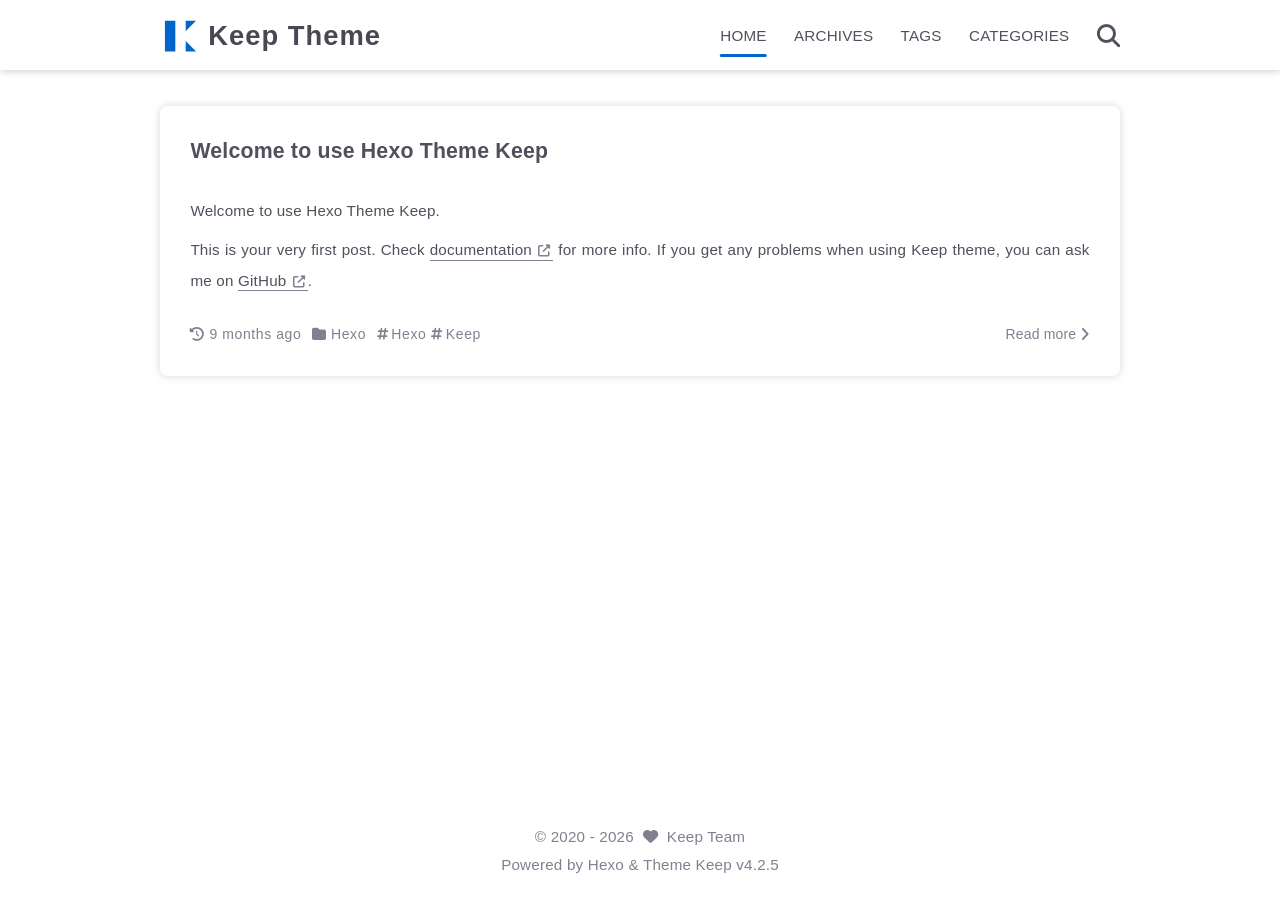
==== index.html @ f921704c "Site updated: 2026-02-25 01:22:33" ====
<!DOCTYPE html>
<html lang="en">
<head>
    <meta charset="utf-8">
    <meta name="viewport" content="width=device-width, initial-scale=1, maximum-scale=1">
    <meta name="keywords" content="Hexo Theme Keep">
    <meta name="description" content="Hexo Theme Keep">
    <meta name="author" content="Keep Team">
    
    <title>
        
        Keep Theme
    </title>
    
<link rel="stylesheet" href="/css/style.css">

    
        <link rel="shortcut icon" href="/images/logo.svg">
    
    
<link rel="stylesheet" href="/font/css/fontawesome.min.css">

    
<link rel="stylesheet" href="/font/css/regular.min.css">

    
<link rel="stylesheet" href="/font/css/solid.min.css">

    
<link rel="stylesheet" href="/font/css/brands.min.css">

    
    <script class="keep-theme-configurations">
    const KEEP = window.KEEP || {}
    KEEP.hexo_config = {"hostname":"example.com","root":"/","language":"en","path":"search.json"}
    KEEP.theme_config = {"base_info":{"primary_color":"#0066cc","title":"Keep Theme","author":"Keep Team","avatar":"/images/avatar.svg","logo":"/images/logo.svg","favicon":"/images/logo.svg"},"menu":{"home":"/","archives":"/archives","tags":"/tags","categories":"/categories"},"first_screen":{"enable":false,"background_img":"/images/bg.svg","background_img_dark":"/images/bg.svg","description":"Keep writing and Keep loving.","hitokoto":false},"social_contact":{"enable":false,"links":{"github":null,"weixin":null,"qq":null,"weibo":null,"zhihu":null,"twitter":null,"x":null,"facebook":null,"email":null}},"scroll":{"progress_bar":false,"percent":true,"hide_header":true},"home":{"announcement":null,"category":true,"tag":true,"post_datetime":"updated"},"post":{"author_badge":{"enable":true,"level_badge":true,"custom_badge":["One","Two","Three"]},"word_count":{"wordcount":true,"min2read":true},"datetime_format":"YYYY-MM-DD HH:mm:ss","copyright_info":true,"share":true,"reward":{"enable":false,"img_link":null,"text":null}},"code_block":{"tools":{"enable":true,"style":"default"},"highlight_theme":"default"},"toc":{"enable":true,"number":false,"expand_all":true,"init_open":true,"layout":"right"},"website_count":{"busuanzi_count":{"enable":true,"site_uv":true,"site_pv":true,"page_pv":true}},"local_search":{"enable":true,"preload":true},"comment":{"enable":false,"use":"valine","valine":{"appid":null,"appkey":null,"server_urls":null,"placeholder":null},"gitalk":{"github_id":null,"github_admins":null,"repository":null,"client_id":null,"client_secret":null,"proxy":null},"twikoo":{"env_id":null,"region":null,"version":"1.6.36"},"waline":{"server_url":null,"reaction":false,"version":"3.2.1"},"giscus":{"repo":null,"repo_id":null,"category":"Announcements","category_id":null,"reactions_enabled":false},"artalk":{"server":null},"disqus":{"shortname":null}},"rss":{"enable":false},"lazyload":{"enable":true},"cdn":{"enable":false,"provider":"cdnjs"},"pjax":{"enable":true},"footer":{"since":2020,"word_count":false,"site_deploy":{"enable":false,"provider":"github","url":null},"record":{"enable":false,"list":[{"code":null,"link":null}]}},"inject":{"enable":false,"css":[null],"js":[null]},"root":"","source_data":{},"version":"4.2.5"}
    KEEP.language_ago = {"second":"%s seconds ago","minute":"%s minutes ago","hour":"%s hours ago","day":"%s days ago","week":"%s weeks ago","month":"%s months ago","year":"%s years ago"}
    KEEP.language_code_block = {"copy":"Copy code","copied":"Copied","fold":"Fold code block","folded":"Folded"}
    KEEP.language_copy_copyright = {"copy":"Copy copyright info","copied":"Copied","title":"Original post title","author":"Original post author","link":"Original post link"}
  </script>
<meta name="generator" content="Hexo 7.3.0"></head>


<body>
<div class="progress-bar-container">
    

    
        <span class="pjax-progress-bar"></span>
        <i class="pjax-progress-icon fas fa-circle-notch fa-spin"></i>
    
</div>



<main class="page-container border-box">
    <!-- home first screen  -->
    

    <!-- page content -->
    <div class="page-main-content border-box is-home">
        <div class="page-main-content-top">
            
<header class="header-wrapper">

    <div class="border-box header-content">
        <div class="left flex-start border-box">
            
                <a class="logo-image border-box" href="/">
                    <img src="/images/logo.svg">
                </a>
            
            <a class="site-name border-box" href="/">
               Keep Theme
            </a>
        </div>

        <div class="right border-box">
            <div class="pc border-box">
                <ul class="menu-list border-box">
                    
                        
                        <li class="menu-item flex-start border-box active">
                            <a class="menu-text-color border-box" href="/">
                                
                                HOME
                                
                            </a>
                            
                        </li>
                    
                        
                        <li class="menu-item flex-start border-box">
                            <a class="menu-text-color border-box" href="/archives">
                                
                                ARCHIVES
                                
                            </a>
                            
                        </li>
                    
                        
                        <li class="menu-item flex-start border-box">
                            <a class="menu-text-color border-box" href="/tags">
                                
                                TAGS
                                
                            </a>
                            
                        </li>
                    
                        
                        <li class="menu-item flex-start border-box">
                            <a class="menu-text-color border-box" href="/categories">
                                
                                CATEGORIES
                                
                            </a>
                            
                        </li>
                    
                    
                        <li class="menu-item search search-popup-trigger">
                            <i class="menu-text-color fas search fa-search"></i>
                        </li>
                    
                </ul>
            </div>
            <div class="mobile border-box flex-start">
                
                    <div class="icon-item search search-popup-trigger"><i class="fas fa-search"></i></div>
                
                <div class="icon-item menu-bar">
                    <div class="menu-bar-middle"></div>
                </div>
            </div>
        </div>
    </div>

    <div class="header-drawer">
        <ul class="drawer-menu-list border-box">
            
                
                <li class="drawer-menu-item border-box not-sub-menu active">
                    <label class="drawer-menu-label border-box">
                        <a class="drawer-menu-text-color left-side flex-start border-box" href="/">
                            
                            HOME
                        </a>
                        
                    </label>
                    
                </li>
            
                
                <li class="drawer-menu-item border-box not-sub-menu">
                    <label class="drawer-menu-label border-box">
                        <a class="drawer-menu-text-color left-side flex-start border-box" href="/archives">
                            
                            ARCHIVES
                        </a>
                        
                    </label>
                    
                </li>
            
                
                <li class="drawer-menu-item border-box not-sub-menu">
                    <label class="drawer-menu-label border-box">
                        <a class="drawer-menu-text-color left-side flex-start border-box" href="/tags">
                            
                            TAGS
                        </a>
                        
                    </label>
                    
                </li>
            
                
                <li class="drawer-menu-item border-box not-sub-menu">
                    <label class="drawer-menu-label border-box">
                        <a class="drawer-menu-text-color left-side flex-start border-box" href="/categories">
                            
                            CATEGORIES
                        </a>
                        
                    </label>
                    
                </li>
            
        </ul>
    </div>

    <div class="window-mask"></div>

</header>


        </div>

        <div class="page-main-content-middle border-box">

            <div class="main-content border-box">
                

                    <div class="home-content-container fade-in-down-animation">
    
    <ul class="home-post-list border-box">
        
            <li class="home-post-item">

                

                <div class="home-post-item-bottom border-box">
                    
                    <h3 class="home-post-title border-box">
                        <a href="/2022/10/25/welcome-to-use-hexo-theme-keep/">
                            Welcome to use Hexo Theme Keep
                        </a>
                    </h3>

                    <div class="home-post-content keep-markdown-body">
                        
                            <p>Welcome to use Hexo Theme Keep.</p>
<p>This is your very first post. Check <a class="link"   target="_blank" rel="noopener" href="https://keep-docs.xpoet.cn/" >documentation<i class="fas fa-external-link-alt"></i></a> for more info. If you get any problems when using Keep theme, you can ask me on <a class="link"   target="_blank" rel="noopener" href="https://github.com/XPoet/hexo-theme-keep/issues" >GitHub<i class="fas fa-external-link-alt"></i></a>.</p>
                        
                    </div>

                    

<div class="post-meta-info-container border-box home">
    <div class="post-meta-info border-box">
        
            <span class="meta-info-item border-box">
                <i class="icon fa-solid fa-history"></i>&nbsp;<span class="home-post-history"
                                                                                data-updated="Wed Feb 25 2026 01:12:30 GMT+0800"
                >2026-02-25 01:12:30</span>
            </span>
        

        

        
            <span class="meta-info-item post-category border-box"><i class="icon fas fa-folder"></i>&nbsp;
                <ul class="post-category-ul">
                    
                            <li class="category-item"><a href="/categories/Hexo/">Hexo</a></li>
                        
                    
                </ul>
            </span>
        

        
            <span class="post-tag meta-info-item border-box">
                <ul class="post-tag-ul">
                    
                            <li class="tag-item"><span class="tag-separator"><i class="icon fas fa-hashtag"></i></span><a href="/tags/Hexo/">Hexo</a></li>
                        
                    
                            <li class="tag-item"><span class="tag-separator"><i class="icon fas fa-hashtag"></i></span><a href="/tags/Keep/">Keep</a></li>
                        
                    
                </ul>
            </span>
        

        
        
        
        
    </div>

    
        <a class="home-read-more" href="/2022/10/25/welcome-to-use-hexo-theme-keep/">Read more&nbsp;<i class="icon fas fa-angle-right"></i></a>
    
</div>

                </div>
            </li>
        
    </ul>
    



</div>


                
            </div>
        </div>

        <div class="page-main-content-bottom border-box">
            
<footer class="footer border-box">
    <div class="copyright-info info-item">
    &copy;&nbsp;<span>2020</span>&nbsp;-&nbsp;2026
    
            &nbsp;<i class="fas fa-heart icon-animate"></i>&nbsp;&nbsp;<a href="/">Keep Team</a>
        
    </div>

    <div class="theme-info info-item">
        Powered by&nbsp;<a target="_blank" href="https://hexo.io">Hexo</a>&nbsp;&&nbsp;Theme&nbsp;<a class="keep-version" target="_blank" href="https://github.com/XPoet/hexo-theme-keep">Keep</a>
    </div>

    

    
        <div class="count-info info-item">
            

            
                <span class="count-item border-box uv">
                    <span class="item-type border-box">Unique Visitor</span>
                    <span class="item-value border-box uv" id="busuanzi_value_site_uv"></span>
                </span>
            

            
                <span class="count-item border-box pv">
                    <span class="item-type border-box">Page View</span>
                    <span class="item-value border-box pv" id="busuanzi_value_site_pv"></span>
                </span>
            
        </div>
    

    
</footer>

        </div>
    </div>

    <!-- post tools -->
    

    <!-- side tools -->
    <div class="side-tools">
        <div class="side-tools-container border-box side-tools-show-handle">
    <ul class="side-tools-list side-tools-show-handle border-box">
        <li class="tools-item tool-font-adjust-plus flex-center">
            <i class="fas fa-search-plus"></i>
        </li>

        <li class="tools-item tool-font-adjust-minus flex-center">
            <i class="fas fa-search-minus"></i>
        </li>

        <!-- toggle mode -->
        
            <li class="tools-item tool-toggle-theme-mode flex-center">
                <i class="fas fa-moon"></i>
            </li>
        

        <!-- rss -->
        

        <!-- to bottom -->
        <li class="tools-item tool-scroll-to-bottom flex-center">
            <i class="fas fa-arrow-down"></i>
        </li>
    </ul>

    <ul class="exposed-tools-list border-box">
        

        

        <li class="tools-item tool-toggle-show flex-center">
            <i class="fas fa-cog fa-spin"></i>
        </li>

        <li class="tools-item tool-scroll-to-top flex-center show-arrow">
            <i class="arrow fas fa-arrow-up"></i>
            <span class="percent"></span>
        </li>
    </ul>
</div>

    </div>

    <!-- image mask -->
    <div class="zoom-in-image-mask">
    <img class="zoom-in-image">
</div>


    <!-- local search -->
    
        <div class="search-pop-overlay">
    <div class="popup search-popup">
        <div class="search-header">
          <span class="search-input-field-pre">
            <i class="fas fa-keyboard"></i>
          </span>
            <div class="search-input-container">
                <input autocomplete="off"
                       autocorrect="off"
                       autocapitalize="off"
                       placeholder="Search..."
                       spellcheck="false"
                       type="search"
                       class="search-input"
                >
            </div>
            <span class="close-popup-btn">
                <i class="fas fa-times"></i>
            </span>
        </div>
        <div id="search-result">
            <div id="no-result">
                <i class="fas fa-spinner fa-pulse fa-5x fa-fw"></i>
            </div>
        </div>
    </div>
</div>

    

    <!-- tablet toc -->
    
</main>






<!-- common js -->

<script src="/js/utils.js"></script>

<script src="/js/header-shrink.js"></script>

<script src="/js/back2top.js"></script>

<script src="/js/toggle-theme.js"></script>

<script src="/js/code-block.js"></script>

<script src="/js/main.js"></script>

<script src="/js/libs/anime.min.js"></script>


<!-- local search -->

    
<script src="/js/local-search.js"></script>



<!-- lazyload -->

    
<script src="/js/lazyload.js"></script>



<div class="pjax">
    <!-- home page -->
    
        
<script src="/js/page/home-page.js"></script>

    

    <!-- post page -->
    

    <!-- categories page -->
    

    <!-- links page -->
    

    <!-- photos page -->
    

    <!-- tools page -->
    
</div>

<!-- mermaid -->


<!-- pjax -->

    
<script src="/js/libs/pjax.min.js"></script>

<script>
    window.addEventListener('DOMContentLoaded', () => {
        window.pjax = new Pjax({
            selectors: [
                'head title',
                '.page-container',
                '.pjax'
            ],
            history: true,
            debug: false,
            cacheBust: false,
            timeout: 0,
            analytics: false,
            currentUrlFullReload: false,
            scrollRestoration: false,
        });

        document.addEventListener('pjax:send', () => {
            KEEP.utils.pjaxProgressBarStart()
        });

        document.addEventListener('pjax:complete', () => {
            KEEP.utils.pjaxProgressBarEnd()
            window.pjax.executeScripts(document.querySelectorAll('script[data-pjax], .pjax script'))
            KEEP.initExecute()
        });
    });
</script>




</body>
</html>
---- css/style.css ----
:root {
  --base-font-size: 15.2px;
  --base-line-height: 22px;
  --base-font-weight: 400;
  --base-font-family: Optima-Regular, Optima, PingFang SC, Microsoft YaHei, sans-serif;
  --page-content-width: 80%;
  --page-content-width-tablet: 88%;
  --page-content-width-mobile: 90%;
  --page-content-max-width: 960px;
  --page-content-max-width-2: calc(var(--page-content-max-width) * 1.2);
  --component-gap: 36px;
  --box-border-radius: 8px;
  --header-height: 70px;
  --header-shrink-height: calc(var(--header-height) * 0.72);
  --header-backdrop-filter-blur: 4px;
  --header-scroll-progress-bar-height: 2px;
  --header-title-font-family: var(--base-font-family);
  --header-title-font-size: 1.8rem;
  --header-menu-icon: inline-flex;
  --first-screen-display: block;
  --first-screen-font-family: var(--base-font-family);
  --first-screen-font-size: 2rem;
  --first-screen-font-color-light: #50505c;
  --first-screen-font-color-dark: #adbac5;
  --first-screen-font-offset: 0;
  --first-screen-icon-size: 1.8rem;
  --first-screen-icon-color-light: #50505c;
  --first-screen-icon-color-dark: #adbac5;
  --first-screen-header-font-color-light: #50505c;
  --first-screen-header-font-color-dark: #adbac5;
  --home-post-hover-scale: 1;
  --post-title-align: left;
  --post-author-avatar: block;
  --post-author-name: flex;
  --post-create-datetime: flex;
  --post-update-datetime: flex;
  --post-img-align: 0 auto 0 0;
}
.fade-in-down-animation {
  animation-name: fade-in-down;
  animation-duration: 1s;
  animation-fill-mode: both;
}
.title-hover-animation {
  position: relative;
  display: inline-block;
  color: var(--text-color-2);
  line-height: 1.3;
  vertical-align: top;
  border-bottom: none;
}
.title-hover-animation::before {
  position: absolute;
  bottom: -4px;
  left: 0;
  width: 100%;
  height: 2px;
  background-color: var(--text-color-2);
  transform: scaleX(0);
  visibility: hidden;
  content: "";
  transition-delay: 0s, 0s, 0s, 0s, 0s, 0s;
  transition-timing-function: ease, ease, ease, ease, ease-in-out, ease-in-out;
  transition-duration: 0.2s, 0.2s, 0.2s, 0.2s, 0.2s, 0.2s;
  transition-property: color, background, box-shadow, border-color, visibility, transform;
}
.title-hover-animation:hover::before {
  transform: scaleX(1);
  visibility: visible;
}
@-moz-keyframes fade-in-down {
  0% {
    transform: translateY(-50px);
    opacity: 0;
  }
  100% {
    transform: translateY(0);
    opacity: 1;
  }
}
@-webkit-keyframes fade-in-down {
  0% {
    transform: translateY(-50px);
    opacity: 0;
  }
  100% {
    transform: translateY(0);
    opacity: 1;
  }
}
@-o-keyframes fade-in-down {
  0% {
    transform: translateY(-50px);
    opacity: 0;
  }
  100% {
    transform: translateY(0);
    opacity: 1;
  }
}
@keyframes fade-in-down {
  0% {
    transform: translateY(-50px);
    opacity: 0;
  }
  100% {
    transform: translateY(0);
    opacity: 1;
  }
}
@-moz-keyframes heartbeat-animate {
  0%, 100% {
    transform: scale(1);
  }
  10%, 30% {
    transform: scale(0.88);
  }
  20%, 40%, 60%, 80% {
    transform: scale(1.08);
  }
  50%, 70% {
    transform: scale(1.08);
  }
}
@-webkit-keyframes heartbeat-animate {
  0%, 100% {
    transform: scale(1);
  }
  10%, 30% {
    transform: scale(0.88);
  }
  20%, 40%, 60%, 80% {
    transform: scale(1.08);
  }
  50%, 70% {
    transform: scale(1.08);
  }
}
@-o-keyframes heartbeat-animate {
  0%, 100% {
    transform: scale(1);
  }
  10%, 30% {
    transform: scale(0.88);
  }
  20%, 40%, 60%, 80% {
    transform: scale(1.08);
  }
  50%, 70% {
    transform: scale(1.08);
  }
}
@keyframes heartbeat-animate {
  0%, 100% {
    transform: scale(1);
  }
  10%, 30% {
    transform: scale(0.88);
  }
  20%, 40%, 60%, 80% {
    transform: scale(1.08);
  }
  50%, 70% {
    transform: scale(1.08);
  }
}
@-moz-keyframes img-loading-animation {
  to {
    transform: rotate(1turn);
  }
}
@-webkit-keyframes img-loading-animation {
  to {
    transform: rotate(1turn);
  }
}
@-o-keyframes img-loading-animation {
  to {
    transform: rotate(1turn);
  }
}
@keyframes img-loading-animation {
  to {
    transform: rotate(1turn);
  }
}
@-moz-keyframes blink-caret {
  from, to {
    opacity: 0;
  }
  50% {
    opacity: 1;
  }
}
@-webkit-keyframes blink-caret {
  from, to {
    opacity: 0;
  }
  50% {
    opacity: 1;
  }
}
@-o-keyframes blink-caret {
  from, to {
    opacity: 0;
  }
  50% {
    opacity: 1;
  }
}
@keyframes blink-caret {
  from, to {
    opacity: 0;
  }
  50% {
    opacity: 1;
  }
}
@-moz-keyframes shake {
  0% {
    transform: rotate(-5deg);
  }
  25% {
    transform: rotate(5deg);
  }
  50% {
    transform: rotate(-5deg);
  }
  75% {
    transform: rotate(5deg);
  }
  100% {
    transform: rotate(-5deg);
  }
}
@-webkit-keyframes shake {
  0% {
    transform: rotate(-5deg);
  }
  25% {
    transform: rotate(5deg);
  }
  50% {
    transform: rotate(-5deg);
  }
  75% {
    transform: rotate(5deg);
  }
  100% {
    transform: rotate(-5deg);
  }
}
@-o-keyframes shake {
  0% {
    transform: rotate(-5deg);
  }
  25% {
    transform: rotate(5deg);
  }
  50% {
    transform: rotate(-5deg);
  }
  75% {
    transform: rotate(5deg);
  }
  100% {
    transform: rotate(-5deg);
  }
}
@keyframes shake {
  0% {
    transform: rotate(-5deg);
  }
  25% {
    transform: rotate(5deg);
  }
  50% {
    transform: rotate(-5deg);
  }
  75% {
    transform: rotate(5deg);
  }
  100% {
    transform: rotate(-5deg);
  }
}
:root {
  --primary-color: #06c;
  --primary-color-light-1: #0075eb;
  --primary-color-light-2: #0a85ff;
  --primary-color-dark-1: #005cb8;
  --primary-color-dark-2: #0052a3;
  --background-color-1: #fff;
  --background-color-1-transparent: rgba(255,255,255,0.6);
  --background-color-2: #f7f7f7;
  --background-color-3: #f0f0f0;
  --content-background-color: #fff;
  --text-color-1: #484853;
  --text-color-2: #4c4c57;
  --text-color-3: #50505c;
  --text-color-4: #808091;
  --text-color-5: #b7b7c0;
  --text-color-6: #ededef;
  --toc-text-color: #6f6f80;
  --badge-color: #f0f0f0;
  --badge-background-color: #9393a1;
  --border-color: #b3b3b3;
  --selection-color: #0075eb;
  --shadow-color: rgba(0,0,0,0.16);
  --shadow-hover-color: rgba(0,0,0,0.22);
  --scrollbar-color: #686877;
  --scrollbar-background-color: #e6e6e6;
  --toc-scrollbar-color: rgba(80,80,92,0.1);
  --copyright-icon-bg-color: rgba(80,80,92,0.12);
  --avatar-background-color: #005cb8;
  --header-transparent-background-1: rgba(255,255,255,0.28);
  --header-transparent-background-2: rgba(255,255,255,0.4);
  --pjax-progress-bar-color: linear-gradient(45deg, #f10006, #ef5b00, #e59c01, #19ca05, #00cab5, #0264c8, #c303c3);
  --post-h-bottom-border-color: rgba(80,80,92,0.15);
  --keep-info-color: rgba(117,117,122,0.8);
  --keep-info-background-color: rgba(117,117,122,0.1);
  --keep-info-border-color: rgba(117,117,122,0.6);
  --keep-primary-color: #0458ab;
  --keep-primary-background-color: rgba(4,88,171,0.1);
  --keep-primary-border-color: rgba(4,88,171,0.6);
  --keep-warning-color: #b78d0f;
  --keep-warning-background-color: rgba(183,141,15,0.1);
  --keep-warning-border-color: rgba(183,141,15,0.6);
  --keep-success-color: #10b981;
  --keep-success-background-color: rgba(16,185,129,0.1);
  --keep-success-border-color: rgba(16,185,129,0.6);
  --keep-danger-color: #f43f5e;
  --keep-danger-background-color: rgba(244,63,94,0.1);
  --keep-danger-border-color: rgba(244,63,94,0.6);
}
@media (prefers-color-scheme: light) {
  :root {
    --primary-color: #06c;
    --primary-color-light-1: #0075eb;
    --primary-color-light-2: #0a85ff;
    --primary-color-dark-1: #005cb8;
    --primary-color-dark-2: #0052a3;
    --background-color-1: #fff;
    --background-color-1-transparent: rgba(255,255,255,0.6);
    --background-color-2: #f7f7f7;
    --background-color-3: #f0f0f0;
    --content-background-color: #fff;
    --text-color-1: #484853;
    --text-color-2: #4c4c57;
    --text-color-3: #50505c;
    --text-color-4: #808091;
    --text-color-5: #b7b7c0;
    --text-color-6: #ededef;
    --toc-text-color: #6f6f80;
    --badge-color: #f0f0f0;
    --badge-background-color: #9393a1;
    --border-color: #b3b3b3;
    --selection-color: #0075eb;
    --shadow-color: rgba(0,0,0,0.16);
    --shadow-hover-color: rgba(0,0,0,0.22);
    --scrollbar-color: #686877;
    --scrollbar-background-color: #e6e6e6;
    --toc-scrollbar-color: rgba(80,80,92,0.1);
    --copyright-icon-bg-color: rgba(80,80,92,0.12);
    --avatar-background-color: #005cb8;
    --header-transparent-background-1: rgba(255,255,255,0.28);
    --header-transparent-background-2: rgba(255,255,255,0.4);
    --pjax-progress-bar-color: linear-gradient(45deg, #f10006, #ef5b00, #e59c01, #19ca05, #00cab5, #0264c8, #c303c3);
    --post-h-bottom-border-color: rgba(80,80,92,0.15);
    --keep-info-color: rgba(117,117,122,0.8);
    --keep-info-background-color: rgba(117,117,122,0.1);
    --keep-info-border-color: rgba(117,117,122,0.6);
    --keep-primary-color: #0458ab;
    --keep-primary-background-color: rgba(4,88,171,0.1);
    --keep-primary-border-color: rgba(4,88,171,0.6);
    --keep-warning-color: #b78d0f;
    --keep-warning-background-color: rgba(183,141,15,0.1);
    --keep-warning-border-color: rgba(183,141,15,0.6);
    --keep-success-color: #10b981;
    --keep-success-background-color: rgba(16,185,129,0.1);
    --keep-success-border-color: rgba(16,185,129,0.6);
    --keep-danger-color: #f43f5e;
    --keep-danger-background-color: rgba(244,63,94,0.1);
    --keep-danger-border-color: rgba(244,63,94,0.6);
  }
}
@media (prefers-color-scheme: dark) {
  :root {
    --primary-color: #06c;
    --primary-color-light-1: #0075eb;
    --primary-color-light-2: #0a85ff;
    --primary-color-dark-1: #005cb8;
    --primary-color-dark-2: #0052a3;
    --background-color-1: #22272e;
    --background-color-1-transparent: rgba(34,39,46,0.6);
    --background-color-2: #292f38;
    --background-color-3: #313842;
    --content-background-color: #21262d;
    --text-color-1: #b7c2cc;
    --text-color-2: #b2bec8;
    --text-color-3: #adbac5;
    --text-color-4: #6c8397;
    --text-color-5: #4d5e6c;
    --text-color-6: #2e3841;
    --toc-text-color: #8296a6;
    --badge-color: #343c47;
    --badge-background-color: #ced6dc;
    --border-color: #596678;
    --selection-color: #005ebc;
    --shadow-color: rgba(120,120,120,0.18);
    --shadow-hover-color: rgba(120,120,120,0.24);
    --scrollbar-color: #505b6c;
    --scrollbar-background-color: #1d2127;
    --toc-scrollbar-color: rgba(173,186,197,0.1);
    --copyright-icon-bg-color: rgba(173,186,197,0.12);
    --avatar-background-color: #004a93;
    --header-transparent-background-1: rgba(34,39,46,0.28);
    --header-transparent-background-2: rgba(34,39,46,0.4);
    --pjax-progress-bar-color: linear-gradient(45deg, #ea404a, #ea722f, #e9a71f, #67e559, #18ecec, #1b85f1, #ee1dee);
    --post-h-bottom-border-color: rgba(173,186,197,0.15);
    --keep-info-color: #9999a2;
    --keep-info-background-color: rgba(153,153,162,0.1);
    --keep-info-border-color: rgba(153,153,162,0.5);
    --keep-primary-color: #268bef;
    --keep-primary-background-color: rgba(38,139,239,0.1);
    --keep-primary-border-color: rgba(38,139,239,0.6);
    --keep-warning-color: #ecc34d;
    --keep-warning-background-color: rgba(236,195,77,0.1);
    --keep-warning-border-color: rgba(236,195,77,0.6);
    --keep-success-color: #10b981;
    --keep-success-background-color: rgba(16,185,129,0.1);
    --keep-success-border-color: rgba(16,185,129,0.6);
    --keep-danger-color: #f43f5e;
    --keep-danger-background-color: rgba(244,63,94,0.1);
    --keep-danger-border-color: rgba(244,63,94,0.6);
  }
}
.light-mode {
  --primary-color: #06c;
  --primary-color-light-1: #0075eb;
  --primary-color-light-2: #0a85ff;
  --primary-color-dark-1: #005cb8;
  --primary-color-dark-2: #0052a3;
  --background-color-1: #fff;
  --background-color-1-transparent: rgba(255,255,255,0.6);
  --background-color-2: #f7f7f7;
  --background-color-3: #f0f0f0;
  --content-background-color: #fff;
  --text-color-1: #484853;
  --text-color-2: #4c4c57;
  --text-color-3: #50505c;
  --text-color-4: #808091;
  --text-color-5: #b7b7c0;
  --text-color-6: #ededef;
  --toc-text-color: #6f6f80;
  --badge-color: #f0f0f0;
  --badge-background-color: #9393a1;
  --border-color: #b3b3b3;
  --selection-color: #0075eb;
  --shadow-color: rgba(0,0,0,0.16);
  --shadow-hover-color: rgba(0,0,0,0.22);
  --scrollbar-color: #686877;
  --scrollbar-background-color: #e6e6e6;
  --toc-scrollbar-color: rgba(80,80,92,0.1);
  --copyright-icon-bg-color: rgba(80,80,92,0.12);
  --avatar-background-color: #005cb8;
  --header-transparent-background-1: rgba(255,255,255,0.28);
  --header-transparent-background-2: rgba(255,255,255,0.4);
  --pjax-progress-bar-color: linear-gradient(45deg, #f10006, #ef5b00, #e59c01, #19ca05, #00cab5, #0264c8, #c303c3);
  --post-h-bottom-border-color: rgba(80,80,92,0.15);
  --keep-info-color: rgba(117,117,122,0.8);
  --keep-info-background-color: rgba(117,117,122,0.1);
  --keep-info-border-color: rgba(117,117,122,0.6);
  --keep-primary-color: #0458ab;
  --keep-primary-background-color: rgba(4,88,171,0.1);
  --keep-primary-border-color: rgba(4,88,171,0.6);
  --keep-warning-color: #b78d0f;
  --keep-warning-background-color: rgba(183,141,15,0.1);
  --keep-warning-border-color: rgba(183,141,15,0.6);
  --keep-success-color: #10b981;
  --keep-success-background-color: rgba(16,185,129,0.1);
  --keep-success-border-color: rgba(16,185,129,0.6);
  --keep-danger-color: #f43f5e;
  --keep-danger-background-color: rgba(244,63,94,0.1);
  --keep-danger-border-color: rgba(244,63,94,0.6);
}
.dark-mode {
  --primary-color: #06c;
  --primary-color-light-1: #0075eb;
  --primary-color-light-2: #0a85ff;
  --primary-color-dark-1: #005cb8;
  --primary-color-dark-2: #0052a3;
  --background-color-1: #22272e;
  --background-color-1-transparent: rgba(34,39,46,0.6);
  --background-color-2: #292f38;
  --background-color-3: #313842;
  --content-background-color: #21262d;
  --text-color-1: #b7c2cc;
  --text-color-2: #b2bec8;
  --text-color-3: #adbac5;
  --text-color-4: #6c8397;
  --text-color-5: #4d5e6c;
  --text-color-6: #2e3841;
  --toc-text-color: #8296a6;
  --badge-color: #343c47;
  --badge-background-color: #ced6dc;
  --border-color: #596678;
  --selection-color: #005ebc;
  --shadow-color: rgba(120,120,120,0.18);
  --shadow-hover-color: rgba(120,120,120,0.24);
  --scrollbar-color: #505b6c;
  --scrollbar-background-color: #1d2127;
  --toc-scrollbar-color: rgba(173,186,197,0.1);
  --copyright-icon-bg-color: rgba(173,186,197,0.12);
  --avatar-background-color: #004a93;
  --header-transparent-background-1: rgba(34,39,46,0.28);
  --header-transparent-background-2: rgba(34,39,46,0.4);
  --pjax-progress-bar-color: linear-gradient(45deg, #ea404a, #ea722f, #e9a71f, #67e559, #18ecec, #1b85f1, #ee1dee);
  --post-h-bottom-border-color: rgba(173,186,197,0.15);
  --keep-info-color: #9999a2;
  --keep-info-background-color: rgba(153,153,162,0.1);
  --keep-info-border-color: rgba(153,153,162,0.5);
  --keep-primary-color: #268bef;
  --keep-primary-background-color: rgba(38,139,239,0.1);
  --keep-primary-border-color: rgba(38,139,239,0.6);
  --keep-warning-color: #ecc34d;
  --keep-warning-background-color: rgba(236,195,77,0.1);
  --keep-warning-border-color: rgba(236,195,77,0.6);
  --keep-success-color: #10b981;
  --keep-success-background-color: rgba(16,185,129,0.1);
  --keep-success-border-color: rgba(16,185,129,0.6);
  --keep-danger-color: #f43f5e;
  --keep-danger-background-color: rgba(244,63,94,0.1);
  --keep-danger-border-color: rgba(244,63,94,0.6);
}
* {
  transition-delay: 0s, 0s, 0s, 0s;
  transition-timing-function: ease, ease, ease, ease;
  transition-duration: 0.2s, 0.2s, 0.2s, 0.2s;
  transition-property: color, background, box-shadow, border-color;
}
*::-webkit-scrollbar {
  width: 0.4rem;
  height: 0.32rem;
  transition: all 0.2s ease;
}
*::-webkit-scrollbar-thumb {
  background: var(--scrollbar-color);
  border-radius: 0.2rem;
}
*::-webkit-scrollbar-track {
  background: var(--scrollbar-background-color);
}
html,
body {
  position: relative;
  width: 100%;
  height: 100%;
  margin: 0;
  padding: 0;
  color: var(--text-color-3);
  font-weight: var(--base-font-weight);
  font-size: var(--base-font-size);
  font-family: var(--base-font-family);
  line-height: var(--base-line-height);
  letter-spacing: 0.2px;
  background: var(--background-color-1);
}
html::-webkit-scrollbar,
body::-webkit-scrollbar {
  width: 0.56rem;
  height: 0.56rem;
}
@media (max-width: 800px) {
  html,
  body {
    font-size: calc(var(--base-font-size) * 0.95) !important;
    line-height: calc(var(--base-line-height) * 0.95) !important;
  }
  html::-webkit-scrollbar,
  body::-webkit-scrollbar {
    width: 0.42rem;
    height: 0.42rem;
  }
}
@media (max-width: 500px) {
  html,
  body {
    font-size: calc(var(--base-font-size) * 0.9) !important;
    line-height: calc(var(--base-line-height) * 0.9) !important;
  }
}
::selection {
  color: #fff;
  background: var(--selection-color);
}
ul,
ol,
li {
  margin: 0;
  padding: 0;
  list-style: none;
}
a {
  color: var(--text-color-3);
  text-decoration: none;
}
a i,
a span {
  color: var(--text-color-3);
}
a:hover,
a:active {
  color: var(--primary-color);
  text-decoration: none !important;
}
a:hover i,
a:active i,
a:hover span,
a:active span {
  color: var(--primary-color);
}
.dark-mode img {
  filter: brightness(0.9);
}
.dark-mode img:hover {
  filter: brightness(1);
}
img[lazyload] {
  position: relative;
  box-sizing: border-box;
  width: 8rem;
  height: 8rem;
  box-shadow: none !important;
  cursor: not-allowed;
  pointer-events: none;
}
img[lazyload]::before {
  position: absolute;
  top: 0;
  left: 0;
  display: block;
  width: 100%;
  height: 100%;
  background: var(--background-color-1);
  content: '';
  transition-delay: 0s, 0s, 0s, 0s, 0s;
  transition-timing-function: ease, ease, ease, ease, ease;
  transition-duration: 0.2s, 0.2s, 0.2s, 0.2s, 0.2s;
  transition-property: color, background, box-shadow, border-color, background;
}
img[lazyload]::after {
  position: absolute;
  top: 0;
  right: 0;
  bottom: 0;
  left: 0;
  display: block;
  width: 2rem;
  height: 2rem;
  margin: auto;
  border: 2px solid var(--text-color-6);
  border-top-color: var(--selection-color);
  border-left-color: var(--selection-color);
  border-radius: 50%;
  animation: img-loading-animation 750ms infinite linear;
  content: '';
  transition-delay: 0s, 0s, 0s, 0s, 0s;
  transition-timing-function: ease, ease, ease, ease, ease;
  transition-duration: 0.2s, 0.2s, 0.2s, 0.2s, 0.2s;
  transition-property: color, background, box-shadow, border-color, border;
}
.flex-center {
  display: flex;
  align-items: center;
  justify-content: center;
}
.flex-start {
  display: flex;
  align-items: center;
  justify-content: flex-start;
}
.flex-end {
  display: flex;
  align-items: center;
  justify-content: flex-end;
}
.border-box {
  position: relative;
  box-sizing: border-box;
}
.text-ellipsis {
  overflow: hidden;
  white-space: nowrap;
  text-overflow: ellipsis;
}
.text-color-2 {
  color: var(--text-color-2);
}
.text-color-3 {
  color: var(--text-color-3);
}
.text-color-4 {
  color: var(--text-color-4);
}
.clear::after {
  display: block;
  clear: both;
  height: 0;
  overflow: hidden;
  visibility: hidden;
  content: '';
}
.tooltip {
  position: relative;
  box-sizing: border-box;
}
.tooltip:hover .tooltip-content {
  display: inline-block;
}
.tooltip.show-img .tooltip-content {
  display: none !important;
}
.tooltip .tooltip-content {
  position: absolute;
  top: -0.4rem;
  left: 50%;
  z-index: 1010;
  display: none;
  box-sizing: border-box;
  padding: 0.2rem 0.6rem;
  color: var(--text-color-6);
  font-size: 0.8rem;
  letter-spacing: 0.8px;
  white-space: nowrap;
  background: var(--text-color-1);
  border-radius: 0.3rem;
  transform: translateX(-50%) translateY(-100%);
  transition-delay: 0s, 0s, 0s, 0s, 0s;
  transition-timing-function: ease, ease, ease, ease, ease;
  transition-duration: 0.2s, 0.2s, 0.2s, 0.2s, 0.2s;
  transition-property: color, background, box-shadow, border-color, display;
  -moz-user-select: none;
  -ms-user-select: none;
  -webkit-user-select: none;
  user-select: none;
}
.tooltip-img {
  position: relative;
  box-sizing: border-box;
}
.tooltip-img.show-img .tooltip-img-box {
  display: flex;
}
.tooltip-img .tooltip-img-box {
  position: absolute;
  top: -0.4rem;
  left: 50%;
  z-index: 1011;
  display: none;
  align-items: center;
  justify-content: center;
  box-sizing: border-box;
  min-height: 6rem;
  overflow: hidden;
  background: var(--background-color-3);
  border: 0.2rem solid var(--text-color-4);
  border-radius: 0.3rem;
  transform: translateX(-50%) translateY(-100%);
  transition-delay: 0s, 0s, 0s, 0s, 0s;
  transition-timing-function: ease, ease, ease, ease, ease;
  transition-duration: 0.2s, 0.2s, 0.2s, 0.2s, 0.2s;
  transition-property: color, background, box-shadow, border-color, display;
  -moz-user-select: none;
  -ms-user-select: none;
  -webkit-user-select: none;
  user-select: none;
}
.tooltip-img .tooltip-img-box.has-tip {
  flex-direction: column;
  justify-content: space-between;
}
.tooltip-img .tooltip-img-box img {
  display: block;
  max-height: 10rem;
}
.tooltip-img .tooltip-img-box .tip {
  position: relative;
  box-sizing: border-box;
  width: 100%;
  padding: 0.3rem 0;
  color: #555;
  font-size: 0.9rem;
  text-align: center;
}
.keep-markdown-body,
.keep-markdown-body > .post {
  font-size: 1rem;
}
.keep-markdown-body blockquote,
.keep-markdown-body > .post blockquote {
  position: relative;
  display: flex;
  flex-direction: column;
  justify-content: flex-start;
  box-sizing: border-box;
  margin: 1.4rem 0;
  padding: 0.8rem;
  color: var(--text-color-3);
  background: var(--background-color-2);
  border-left: 0.4rem solid var(--text-color-4);
  border-top-left-radius: 0.2rem;
  border-bottom-left-radius: 0.2rem;
}
.keep-markdown-body blockquote p,
.keep-markdown-body > .post blockquote p,
.keep-markdown-body blockquote ul,
.keep-markdown-body > .post blockquote ul,
.keep-markdown-body blockquote ol,
.keep-markdown-body > .post blockquote ol,
.keep-markdown-body blockquote footer,
.keep-markdown-body > .post blockquote footer {
  position: relative;
  box-sizing: border-box;
}
.keep-markdown-body blockquote footer,
.keep-markdown-body > .post blockquote footer {
  margin-bottom: 0.6rem;
  font-style: italic;
}
.keep-markdown-body blockquote cite,
.keep-markdown-body > .post blockquote cite {
  position: relative;
  box-sizing: border-box;
  margin-left: 1rem;
  color: var(--text-color-4);
}
.keep-markdown-body blockquote cite::before,
.keep-markdown-body > .post blockquote cite::before {
  content: '— ';
}
.keep-markdown-body p,
.keep-markdown-body > .post p {
  margin: 0.6rem 0;
  color: var(--text-color-3);
  line-height: 2;
}
.keep-markdown-body a,
.keep-markdown-body > .post a {
  position: relative;
  box-sizing: border-box;
  padding-bottom: 0.1rem;
  text-decoration: none;
  overflow-wrap: break-word;
  border-bottom: 0.1rem solid var(--text-color-4);
  outline: 0;
  cursor: pointer;
}
.keep-markdown-body a .fas,
.keep-markdown-body > .post a .fas,
.keep-markdown-body a .far,
.keep-markdown-body > .post a .far,
.keep-markdown-body a .fab,
.keep-markdown-body > .post a .fab {
  position: relative;
  margin: 0 0.2rem 0 0.4rem;
  color: var(--text-color-4);
  font-size: 0.8rem;
}
.keep-markdown-body a:hover,
.keep-markdown-body > .post a:hover {
  text-decoration: underline;
}
.keep-markdown-body a:hover::after,
.keep-markdown-body > .post a:hover::after {
  background: var(--primary-color);
}
.keep-markdown-body strong,
.keep-markdown-body > .post strong {
  color: var(--text-color-3);
}
.keep-markdown-body em,
.keep-markdown-body > .post em {
  color: var(--text-color-3);
}
.keep-markdown-body ul li,
.keep-markdown-body > .post ul li,
.keep-markdown-body ol li,
.keep-markdown-body > .post ol li {
  margin: 0.3rem 0 0.3rem 1rem;
  line-height: 2rem;
}
.keep-markdown-body ul li,
.keep-markdown-body > .post ul li {
  list-style: disc;
}
.keep-markdown-body ul li ul li,
.keep-markdown-body > .post ul li ul li {
  list-style: circle;
}
.keep-markdown-body ul li ul li ul li,
.keep-markdown-body > .post ul li ul li ul li {
  list-style: square;
}
.keep-markdown-body ol li,
.keep-markdown-body > .post ol li {
  list-style: decimal;
}
.keep-markdown-body ol li ol li,
.keep-markdown-body > .post ol li ol li {
  list-style: upper-alpha;
}
.keep-markdown-body ol li ol li ol li,
.keep-markdown-body > .post ol li ol li ol li {
  list-style: upper-roman;
}
.keep-markdown-body li,
.keep-markdown-body > .post li {
  color: var(--text-color-3);
}
.keep-markdown-body h1,
.keep-markdown-body > .post h1,
.keep-markdown-body h2,
.keep-markdown-body > .post h2,
.keep-markdown-body h3,
.keep-markdown-body > .post h3,
.keep-markdown-body h4,
.keep-markdown-body > .post h4,
.keep-markdown-body h5,
.keep-markdown-body > .post h5,
.keep-markdown-body h6,
.keep-markdown-body > .post h6 {
  position: relative;
  display: flex;
  justify-content: space-between;
  order: 0;
  box-sizing: border-box;
  padding-top: 0.4rem;
  padding-bottom: 0.2rem;
  overflow: hidden;
  color: var(--text-color-2);
  line-height: 1.6;
  border-bottom: 1px solid var(--post-h-bottom-border-color);
}
@media (max-width: 800px) {
  .keep-markdown-body h1,
  .keep-markdown-body > .post h1,
  .keep-markdown-body h2,
  .keep-markdown-body > .post h2,
  .keep-markdown-body h3,
  .keep-markdown-body > .post h3,
  .keep-markdown-body h4,
  .keep-markdown-body > .post h4,
  .keep-markdown-body h5,
  .keep-markdown-body > .post h5,
  .keep-markdown-body h6,
  .keep-markdown-body > .post h6 {
    line-height: 1.5;
  }
}
@media (max-width: 500px) {
  .keep-markdown-body h1,
  .keep-markdown-body > .post h1,
  .keep-markdown-body h2,
  .keep-markdown-body > .post h2,
  .keep-markdown-body h3,
  .keep-markdown-body > .post h3,
  .keep-markdown-body h4,
  .keep-markdown-body > .post h4,
  .keep-markdown-body h5,
  .keep-markdown-body > .post h5,
  .keep-markdown-body h6,
  .keep-markdown-body > .post h6 {
    line-height: 1.4;
  }
}
.keep-markdown-body h1:hover a.headerlink,
.keep-markdown-body > .post h1:hover a.headerlink,
.keep-markdown-body h2:hover a.headerlink,
.keep-markdown-body > .post h2:hover a.headerlink,
.keep-markdown-body h3:hover a.headerlink,
.keep-markdown-body > .post h3:hover a.headerlink,
.keep-markdown-body h4:hover a.headerlink,
.keep-markdown-body > .post h4:hover a.headerlink,
.keep-markdown-body h5:hover a.headerlink,
.keep-markdown-body > .post h5:hover a.headerlink,
.keep-markdown-body h6:hover a.headerlink,
.keep-markdown-body > .post h6:hover a.headerlink,
.keep-markdown-body h1:hover a.markdownIt-Anchor,
.keep-markdown-body > .post h1:hover a.markdownIt-Anchor,
.keep-markdown-body h2:hover a.markdownIt-Anchor,
.keep-markdown-body > .post h2:hover a.markdownIt-Anchor,
.keep-markdown-body h3:hover a.markdownIt-Anchor,
.keep-markdown-body > .post h3:hover a.markdownIt-Anchor,
.keep-markdown-body h4:hover a.markdownIt-Anchor,
.keep-markdown-body > .post h4:hover a.markdownIt-Anchor,
.keep-markdown-body h5:hover a.markdownIt-Anchor,
.keep-markdown-body > .post h5:hover a.markdownIt-Anchor,
.keep-markdown-body h6:hover a.markdownIt-Anchor,
.keep-markdown-body > .post h6:hover a.markdownIt-Anchor {
  visibility: visible;
}
.keep-markdown-body h1 a.headerlink,
.keep-markdown-body > .post h1 a.headerlink,
.keep-markdown-body h2 a.headerlink,
.keep-markdown-body > .post h2 a.headerlink,
.keep-markdown-body h3 a.headerlink,
.keep-markdown-body > .post h3 a.headerlink,
.keep-markdown-body h4 a.headerlink,
.keep-markdown-body > .post h4 a.headerlink,
.keep-markdown-body h5 a.headerlink,
.keep-markdown-body > .post h5 a.headerlink,
.keep-markdown-body h6 a.headerlink,
.keep-markdown-body > .post h6 a.headerlink,
.keep-markdown-body h1 a.markdownIt-Anchor,
.keep-markdown-body > .post h1 a.markdownIt-Anchor,
.keep-markdown-body h2 a.markdownIt-Anchor,
.keep-markdown-body > .post h2 a.markdownIt-Anchor,
.keep-markdown-body h3 a.markdownIt-Anchor,
.keep-markdown-body > .post h3 a.markdownIt-Anchor,
.keep-markdown-body h4 a.markdownIt-Anchor,
.keep-markdown-body > .post h4 a.markdownIt-Anchor,
.keep-markdown-body h5 a.markdownIt-Anchor,
.keep-markdown-body > .post h5 a.markdownIt-Anchor,
.keep-markdown-body h6 a.markdownIt-Anchor,
.keep-markdown-body > .post h6 a.markdownIt-Anchor {
  position: relative;
  order: 1;
  box-sizing: border-box;
  margin-left: 0.4rem;
  padding-top: 0.2rem;
  color: var(--text-color-4);
  font-size: 1.2rem;
  text-decoration: none;
  border: none;
  visibility: hidden;
}
.keep-markdown-body h1 a.headerlink:hover,
.keep-markdown-body > .post h1 a.headerlink:hover,
.keep-markdown-body h2 a.headerlink:hover,
.keep-markdown-body > .post h2 a.headerlink:hover,
.keep-markdown-body h3 a.headerlink:hover,
.keep-markdown-body > .post h3 a.headerlink:hover,
.keep-markdown-body h4 a.headerlink:hover,
.keep-markdown-body > .post h4 a.headerlink:hover,
.keep-markdown-body h5 a.headerlink:hover,
.keep-markdown-body > .post h5 a.headerlink:hover,
.keep-markdown-body h6 a.headerlink:hover,
.keep-markdown-body > .post h6 a.headerlink:hover,
.keep-markdown-body h1 a.markdownIt-Anchor:hover,
.keep-markdown-body > .post h1 a.markdownIt-Anchor:hover,
.keep-markdown-body h2 a.markdownIt-Anchor:hover,
.keep-markdown-body > .post h2 a.markdownIt-Anchor:hover,
.keep-markdown-body h3 a.markdownIt-Anchor:hover,
.keep-markdown-body > .post h3 a.markdownIt-Anchor:hover,
.keep-markdown-body h4 a.markdownIt-Anchor:hover,
.keep-markdown-body > .post h4 a.markdownIt-Anchor:hover,
.keep-markdown-body h5 a.markdownIt-Anchor:hover,
.keep-markdown-body > .post h5 a.markdownIt-Anchor:hover,
.keep-markdown-body h6 a.markdownIt-Anchor:hover,
.keep-markdown-body > .post h6 a.markdownIt-Anchor:hover {
  color: var(--text-color-3);
}
.keep-markdown-body h1 a.headerlink::before,
.keep-markdown-body > .post h1 a.headerlink::before,
.keep-markdown-body h2 a.headerlink::before,
.keep-markdown-body > .post h2 a.headerlink::before,
.keep-markdown-body h3 a.headerlink::before,
.keep-markdown-body > .post h3 a.headerlink::before,
.keep-markdown-body h4 a.headerlink::before,
.keep-markdown-body > .post h4 a.headerlink::before,
.keep-markdown-body h5 a.headerlink::before,
.keep-markdown-body > .post h5 a.headerlink::before,
.keep-markdown-body h6 a.headerlink::before,
.keep-markdown-body > .post h6 a.headerlink::before,
.keep-markdown-body h1 a.markdownIt-Anchor::before,
.keep-markdown-body > .post h1 a.markdownIt-Anchor::before,
.keep-markdown-body h2 a.markdownIt-Anchor::before,
.keep-markdown-body > .post h2 a.markdownIt-Anchor::before,
.keep-markdown-body h3 a.markdownIt-Anchor::before,
.keep-markdown-body > .post h3 a.markdownIt-Anchor::before,
.keep-markdown-body h4 a.markdownIt-Anchor::before,
.keep-markdown-body > .post h4 a.markdownIt-Anchor::before,
.keep-markdown-body h5 a.markdownIt-Anchor::before,
.keep-markdown-body > .post h5 a.markdownIt-Anchor::before,
.keep-markdown-body h6 a.markdownIt-Anchor::before,
.keep-markdown-body > .post h6 a.markdownIt-Anchor::before {
  font-weight: 600;
  font-family: 'Font Awesome 6 Free';
  content: '\f0c1';
}
.keep-markdown-body h1,
.keep-markdown-body > .post h1 {
  font-weight: 600;
  font-size: 1.68rem;
}
@media (max-width: 800px) {
  .keep-markdown-body h1,
  .keep-markdown-body > .post h1 {
    font-size: 1.512rem;
  }
}
@media (max-width: 500px) {
  .keep-markdown-body h1,
  .keep-markdown-body > .post h1 {
    font-size: 1.344rem;
  }
}
.keep-markdown-body h1 a.headerlink,
.keep-markdown-body > .post h1 a.headerlink,
.keep-markdown-body h1 a.markdownIt-Anchor,
.keep-markdown-body > .post h1 a.markdownIt-Anchor {
  font-size: 1.344rem;
}
.keep-markdown-body h2,
.keep-markdown-body > .post h2 {
  font-weight: 600;
  font-size: 1.6rem;
}
@media (max-width: 800px) {
  .keep-markdown-body h2,
  .keep-markdown-body > .post h2 {
    font-size: 1.44rem;
  }
}
@media (max-width: 500px) {
  .keep-markdown-body h2,
  .keep-markdown-body > .post h2 {
    font-size: 1.28rem;
  }
}
.keep-markdown-body h2 a.headerlink,
.keep-markdown-body > .post h2 a.headerlink,
.keep-markdown-body h2 a.markdownIt-Anchor,
.keep-markdown-body > .post h2 a.markdownIt-Anchor {
  font-size: 1.28rem;
}
.keep-markdown-body h3,
.keep-markdown-body > .post h3 {
  font-weight: 550;
  font-size: 1.5rem;
}
@media (max-width: 800px) {
  .keep-markdown-body h3,
  .keep-markdown-body > .post h3 {
    font-size: 1.35rem;
  }
}
@media (max-width: 500px) {
  .keep-markdown-body h3,
  .keep-markdown-body > .post h3 {
    font-size: 1.2rem;
  }
}
.keep-markdown-body h3 a.headerlink,
.keep-markdown-body > .post h3 a.headerlink,
.keep-markdown-body h3 a.markdownIt-Anchor,
.keep-markdown-body > .post h3 a.markdownIt-Anchor {
  font-size: 1.2rem;
}
.keep-markdown-body h4,
.keep-markdown-body > .post h4 {
  font-weight: 550;
  font-size: 1.4rem;
}
@media (max-width: 800px) {
  .keep-markdown-body h4,
  .keep-markdown-body > .post h4 {
    font-size: 1.26rem;
  }
}
@media (max-width: 500px) {
  .keep-markdown-body h4,
  .keep-markdown-body > .post h4 {
    font-size: 1.12rem;
  }
}
.keep-markdown-body h4 a.headerlink,
.keep-markdown-body > .post h4 a.headerlink,
.keep-markdown-body h4 a.markdownIt-Anchor,
.keep-markdown-body > .post h4 a.markdownIt-Anchor {
  font-size: 1.12rem;
}
.keep-markdown-body h5,
.keep-markdown-body > .post h5 {
  font-weight: 500;
  font-size: 1.3rem;
}
@media (max-width: 800px) {
  .keep-markdown-body h5,
  .keep-markdown-body > .post h5 {
    font-size: 1.17rem;
  }
}
@media (max-width: 500px) {
  .keep-markdown-body h5,
  .keep-markdown-body > .post h5 {
    font-size: 1.04rem;
  }
}
.keep-markdown-body h5 a.headerlink,
.keep-markdown-body > .post h5 a.headerlink,
.keep-markdown-body h5 a.markdownIt-Anchor,
.keep-markdown-body > .post h5 a.markdownIt-Anchor {
  font-size: 1.04rem;
}
.keep-markdown-body h6,
.keep-markdown-body > .post h6 {
  font-weight: 500;
  font-size: 1.2rem;
}
@media (max-width: 800px) {
  .keep-markdown-body h6,
  .keep-markdown-body > .post h6 {
    font-size: 1.08rem;
  }
}
@media (max-width: 500px) {
  .keep-markdown-body h6,
  .keep-markdown-body > .post h6 {
    font-size: 0.96rem;
  }
}
.keep-markdown-body h6 a.headerlink,
.keep-markdown-body > .post h6 a.headerlink,
.keep-markdown-body h6 a.markdownIt-Anchor,
.keep-markdown-body > .post h6 a.markdownIt-Anchor {
  font-size: 1.2rem;
}
.keep-markdown-body img,
.keep-markdown-body > .post img {
  position: relative;
  display: block;
  box-sizing: border-box;
  max-width: 100%;
  box-shadow: 0 0 0.2rem var(--shadow-color);
  cursor: zoom-in;
  opacity: 1;
}
.keep-markdown-body img.hide,
.keep-markdown-body > .post img.hide {
  opacity: 0;
}
.keep-markdown-body img[lazyload],
.keep-markdown-body > .post img[lazyload] {
  margin: 0.8rem auto 0.2rem;
  zoom: 1 !important;
}
.keep-markdown-body > img,
.keep-markdown-body > .post > img,
.keep-markdown-body p > img,
.keep-markdown-body > .post p > img {
  margin: var(--post-img-align);
}
.keep-markdown-body > .table-container,
.keep-markdown-body > .post > .table-container {
  box-sizing: border-box;
  width: 100%;
  margin: 1.5rem 0;
  overflow: auto;
}
.keep-markdown-body > .table-container table,
.keep-markdown-body > .post > .table-container table {
  box-sizing: border-box;
  width: 100%;
  border-collapse: collapse;
  border-spacing: 0;
}
.keep-markdown-body > .table-container table td,
.keep-markdown-body > .post > .table-container table td,
.keep-markdown-body > .table-container table th,
.keep-markdown-body > .post > .table-container table th {
  padding: 0;
  white-space: nowrap;
}
.keep-markdown-body > .table-container table td,
.keep-markdown-body > .post > .table-container table td {
  color: var(--text-color-3);
}
.keep-markdown-body > .table-container table th,
.keep-markdown-body > .post > .table-container table th {
  color: var(--text-color-2);
  font-weight: 600;
}
.keep-markdown-body > .table-container table td,
.keep-markdown-body > .post > .table-container table td,
.keep-markdown-body > .table-container table th,
.keep-markdown-body > .post > .table-container table th {
  padding: 0.5rem 1rem;
  border: 0.1rem solid var(--border-color);
}
.keep-markdown-body > .table-container table tr,
.keep-markdown-body > .post > .table-container table tr {
  background-color: var(--background-color-1);
  border: 0.1rem solid var(--border-color);
}
.keep-markdown-body > .table-container table tr:nth-child(2n),
.keep-markdown-body > .post > .table-container table tr:nth-child(2n) {
  background-color: var(--background-color-2);
}
.keep-markdown-body .mermaid,
.keep-markdown-body > .post .mermaid {
  background: #f5f5f5 !important;
  border-radius: 0.3rem;
}
:root {
  --toolbar-foreground: #50505c;
  --toolbar-background: #f0f0f0;
  --code-foreground: #585865;
  --code-background: rgba(0,102,204,0.15);
  --code-border-color: #2994ff;
  --highlight-background: #fafafa;
  --highlight-foreground: #535360;
  --highlight-comment: #8e908c;
  --highlight-red: #c82829;
  --highlight-orange: #f5871f;
  --highlight-yellow: #eab700;
  --highlight-green: #718c00;
  --highlight-aqua: #3e999f;
  --highlight-blue: #4271ae;
  --highlight-purple: #8959a8;
  --highlight-deletion: #fdd;
  --highlight-addition: #dfd;
  --highlight-gutter-color: #585865;
  --highlight-gutter-bg-color: #f2f2f2;
  --mac-toolbar-background-color: #21252b;
  --shrink-line-foreground: #808091;
  --shrink-line-background-1: rgba(210,210,210,0.9);
  --shrink-line-background-2: rgba(225,225,225,0.6);
}
@media (prefers-color-scheme: light) {
  :root {
    --toolbar-foreground: #50505c;
    --toolbar-background: #f0f0f0;
    --code-foreground: #585865;
    --code-background: rgba(0,102,204,0.15);
    --code-border-color: #2994ff;
    --highlight-background: #fafafa;
    --highlight-foreground: #535360;
    --highlight-comment: #8e908c;
    --highlight-red: #c82829;
    --highlight-orange: #f5871f;
    --highlight-yellow: #eab700;
    --highlight-green: #718c00;
    --highlight-aqua: #3e999f;
    --highlight-blue: #4271ae;
    --highlight-purple: #8959a8;
    --highlight-deletion: #fdd;
    --highlight-addition: #dfd;
    --highlight-gutter-color: #585865;
    --highlight-gutter-bg-color: #f2f2f2;
    --mac-toolbar-background-color: #21252b;
    --shrink-line-foreground: #808091;
    --shrink-line-background-1: rgba(210,210,210,0.9);
    --shrink-line-background-2: rgba(225,225,225,0.6);
  }
}
@media (prefers-color-scheme: dark) {
  :root {
    --toolbar-foreground: #adbac5;
    --toolbar-background: #313842;
    --code-foreground: #b5c1cb;
    --code-background: rgba(0,102,204,0.15);
    --code-border-color: #003d7a;
    --highlight-background: #1f242a;
    --highlight-foreground: #afbbc6;
    --highlight-comment: #969896;
    --highlight-red: #c66;
    --highlight-orange: #de935f;
    --highlight-yellow: #f0c674;
    --highlight-green: #b5bd68;
    --highlight-aqua: #8abeb7;
    --highlight-blue: #81a2be;
    --highlight-purple: #b294bb;
    --highlight-deletion: #700;
    --highlight-addition: #005f00;
    --highlight-gutter-color: #b1bdc8;
    --highlight-gutter-bg-color: #1f2329;
    --mac-toolbar-background-color: #1f2021;
    --shrink-line-foreground: #6c8397;
    --shrink-line-background-1: rgba(38,38,38,0.9);
    --shrink-line-background-2: rgba(52,52,52,0.6);
  }
}
.light-mode {
  --toolbar-foreground: #50505c;
  --toolbar-background: #f0f0f0;
  --code-foreground: #585865;
  --code-background: rgba(0,102,204,0.15);
  --code-border-color: #2994ff;
  --highlight-background: #fafafa;
  --highlight-foreground: #535360;
  --highlight-comment: #8e908c;
  --highlight-red: #c82829;
  --highlight-orange: #f5871f;
  --highlight-yellow: #eab700;
  --highlight-green: #718c00;
  --highlight-aqua: #3e999f;
  --highlight-blue: #4271ae;
  --highlight-purple: #8959a8;
  --highlight-deletion: #fdd;
  --highlight-addition: #dfd;
  --highlight-gutter-color: #585865;
  --highlight-gutter-bg-color: #f2f2f2;
  --mac-toolbar-background-color: #21252b;
  --shrink-line-foreground: #808091;
  --shrink-line-background-1: rgba(210,210,210,0.9);
  --shrink-line-background-2: rgba(225,225,225,0.6);
}
.dark-mode {
  --toolbar-foreground: #adbac5;
  --toolbar-background: #313842;
  --code-foreground: #b5c1cb;
  --code-background: rgba(0,102,204,0.15);
  --code-border-color: #003d7a;
  --highlight-background: #1f242a;
  --highlight-foreground: #afbbc6;
  --highlight-comment: #969896;
  --highlight-red: #c66;
  --highlight-orange: #de935f;
  --highlight-yellow: #f0c674;
  --highlight-green: #b5bd68;
  --highlight-aqua: #8abeb7;
  --highlight-blue: #81a2be;
  --highlight-purple: #b294bb;
  --highlight-deletion: #700;
  --highlight-addition: #005f00;
  --highlight-gutter-color: #b1bdc8;
  --highlight-gutter-bg-color: #1f2329;
  --mac-toolbar-background-color: #1f2021;
  --shrink-line-foreground: #6c8397;
  --shrink-line-background-1: rgba(38,38,38,0.9);
  --shrink-line-background-2: rgba(52,52,52,0.6);
}
.code-block,
pre,
.highlight {
  margin: 1.5rem 0;
  padding: 0;
  overflow: auto;
  color: var(--highlight-foreground);
  font-size: 0.96rem;
  line-height: 1.5rem;
  background: var(--highlight-background);
  -ms-text-size-adjust: none;
  -moz-text-size-adjust: none;
  -webkit-text-size-adjust: none;
}
pre,
code {
  font-family: "Source Code Pro", consolas, Menlo;
}
code {
  box-sizing: border-box;
  padding: 0.3rem 0.4rem;
  color: var(--code-foreground);
  font-size: 0.88rem;
  word-wrap: break-word;
  background: var(--code-background);
  border: 0.1rem solid var(--code-border-color);
  border-radius: 0.3rem;
}
pre {
  padding: 0.6rem;
}
pre code {
  padding: 0;
  color: var(--highlight-foreground);
  text-shadow: none;
  background: none;
}
.highlight {
  border-bottom-right-radius: 0.1rem;
  border-bottom-left-radius: 0.1rem;
}
.highlight pre {
  margin: 0;
  padding: 0.6rem 0;
  border: none;
}
.highlight table {
  width: auto;
  margin: 0;
  border: none;
  border-spacing: unset;
}
.highlight td {
  padding: 0;
  border: none;
}
.highlight figcaption {
  box-sizing: border-box;
  padding: 0.5rem;
  color: var(--highlight-foreground);
  font-size: 1rem;
  line-height: 1rem;
}
.highlight figcaption a {
  float: right;
  color: var(--highlight-foreground);
  font-size: 0.9rem;
}
.highlight figcaption a:hover {
  border-bottom-color: var(--highlight-foreground);
}
.highlight .gutter pre {
  padding-right: 0.6rem;
  padding-left: 0.6rem;
  color: var(--highlight-gutter-color);
  text-align: center;
  background-color: var(--highlight-gutter-bg-color);
}
.highlight .code pre {
  width: 100%;
  padding-right: 0.6rem;
  padding-left: 0.6rem;
  background-color: var(--highlight-background);
}
.highlight .line {
  height: 1.5rem;
  color: var(--highlight-foreground);
}
.highlight .line .language-javascript {
  color: var(--highlight-foreground);
}
.highlight .line .attr {
  color: var(--highlight-foreground);
}
.highlight .line .string {
  color: var(--highlight-foreground);
}
.gutter {
  -moz-user-select: none;
  -ms-user-select: none;
  -webkit-user-select: none;
  user-select: none;
  color: var(--highlight-gutter-color);
  background: var(--highlight-gutter-bg-color);
}
.gutter .line {
  color: var(--highlight-gutter-color);
}
.gist table {
  width: auto;
}
.gist table td {
  border: none;
}
pre .deletion {
  color: var(--highlight-foreground);
  background: var(--highlight-deletion);
}
pre .addition {
  color: var(--highlight-foreground);
  background: var(--highlight-addition);
}
pre .meta {
  color: var(--highlight-purple);
}
pre .comment {
  color: var(--highlight-comment);
}
pre .variable,
pre .attribute,
pre .tag,
pre .regexp,
pre .ruby .constant,
pre .xml .tag .title,
pre .xml .pi,
pre .xml .doctype,
pre .html .doctype,
pre .css .id,
pre .css .class,
pre .css .pseudo {
  color: var(--highlight-red);
}
pre .property {
  color: var(--highlight-blue);
}
pre .number,
pre .preprocessor,
pre .built_in,
pre .literal,
pre .params,
pre .constant,
pre .command {
  color: var(--highlight-orange);
}
pre .ruby .class .title,
pre .css .rules .attribute,
pre .string,
pre .value,
pre .inheritance,
pre .header,
pre .ruby .symbol,
pre .xml .cdata,
pre .special,
pre .number,
pre .formula {
  color: var(--highlight-green);
}
pre .title,
pre .css .hexcolor {
  color: var(--highlight-aqua);
}
pre .function,
pre .python .decorator,
pre .python .title,
pre .ruby .function .title,
pre .ruby .title .keyword,
pre .perl .sub,
pre .javascript .title,
pre .coffeescript .title {
  color: var(--highlight-blue);
}
pre .keyword,
pre .javascript .function {
  color: var(--highlight-purple);
}
.highlight-container {
  position: relative;
  box-sizing: border-box;
  margin: 1.4rem 0;
}
.highlight-container.mac {
  margin: 1.4rem 0 1.8rem 0;
  box-shadow: 0 0.8rem 2rem 0 rgba(0,0,0,0.4);
}
.highlight-container.mac:hover .code-tools-box .copy {
  opacity: 1;
}
.highlight-container.mac .code-tools-box {
  justify-content: flex-end;
  padding: 0.4rem 0.6rem 0.7rem 0.4rem;
  background: var(--mac-toolbar-background-color);
}
.highlight-container.mac .code-tools-box::before {
  position: absolute;
  left: 0.8rem;
  width: 0.76rem;
  height: 0.76rem;
  background: #fc625d;
  border-radius: 50%;
  box-shadow: 1.3rem 0 #fdbc40, 2.6rem 0 #35cd4b;
  content: '';
}
.highlight-container.mac .code-tools-box.folded {
  border-bottom-right-radius: 0;
  border-bottom-left-radius: 0;
}
.highlight-container.mac .code-tools-box.folded .copy {
  display: none;
}
.highlight-container.mac .code-tools-box .code-lang {
  order: 1;
  color: #bbb;
}
.highlight-container.mac .code-tools-box .fold {
  order: 2;
  padding: 0 0.1rem 0 0.6rem;
}
.highlight-container.mac .code-tools-box .fold i {
  color: #ccc;
}
.highlight-container.mac .code-tools-box .copy {
  position: absolute;
  top: 3rem;
  right: 0.5rem;
  box-sizing: border-box;
  padding: 0 0.1rem;
  opacity: 0;
  transition-delay: 0s, 0s, 0s, 0s, 0s;
  transition-timing-function: ease, ease, ease, ease, ease-in-out;
  transition-duration: 0.2s, 0.2s, 0.2s, 0.2s, 0.2s;
  transition-property: color, background, box-shadow, border-color, opacity;
}
.highlight-container.mac .code-tools-box .copy i {
  font-size: 1rem;
}
.highlight-container .code-tools-box {
  position: relative;
  z-index: 1001;
  display: flex;
  align-items: center;
  justify-content: space-between;
  box-sizing: border-box;
  width: 100%;
  padding: 0.3rem 0.4rem;
  color: var(--toolbar-foreground);
  background: var(--toolbar-background);
  border-top-left-radius: 0.3rem;
  border-top-right-radius: 0.3rem;
}
.highlight-container .code-tools-box.folded {
  border-bottom-right-radius: 0.3rem;
  border-bottom-left-radius: 0.3rem;
}
.highlight-container .code-tools-box .code-lang {
  justify-content: flex-start;
  margin-left: 0.2rem;
  font-weight: 600;
  font-size: 0.9rem;
  font-family: "Source Code Pro", consolas, Menlo;
  color: var(--text-color-3);
}
.highlight-container .code-tools-box .tool {
  -moz-user-select: none;
  -ms-user-select: none;
  -webkit-user-select: none;
  user-select: none;
  cursor: pointer;
}
.highlight-container .code-tools-box .tool i {
  font-size: 0.9rem;
  color: var(--text-color-3);
}
.highlight-container .code-tools-box .fold {
  padding: 0 0.4rem 0 0.2rem;
}
.highlight-container figure.highlight {
  margin: 0;
}
.highlight-container figure.highlight.folded {
  height: 0 !important;
}
figure.highlight {
  position: relative;
  box-sizing: border-box;
  overflow-y: hidden;
  transition-delay: 0s, 0s, 0s, 0s, 0s;
  transition-timing-function: ease, ease, ease, ease, linear;
  transition-duration: 0.2s, 0.2s, 0.2s, 0.2s, 0.2s;
  transition-property: color, background, box-shadow, border-color, height;
}
figure.highlight .shrink-line {
  position: absolute;
  left: 0;
  box-sizing: border-box;
  width: 100%;
  background: linear-gradient(to bottom, var(--shrink-line-background-1), var(--shrink-line-background-2));
  cursor: pointer;
}
figure.highlight .shrink-line::before {
  color: var(--text-color-4);
  font-weight: 600;
  font-size: 1rem;
  font-family: 'Font Awesome 6 Free';
  content: '\f103';
}
figure.highlight .shrink-line:hover::before {
  font-size: 1.1rem;
}
:root {
  --toolbar-foreground: #50505c;
  --toolbar-background: #f0f0f0;
  --code-foreground: #585865;
  --code-background: rgba(0,102,204,0.15);
  --code-border-color: #2994ff;
  --highlight-background: #fafafa;
  --highlight-foreground: #535360;
  --highlight-comment: #8e908c;
  --highlight-red: #c82829;
  --highlight-orange: #f5871f;
  --highlight-yellow: #eab700;
  --highlight-green: #718c00;
  --highlight-aqua: #3e999f;
  --highlight-blue: #4271ae;
  --highlight-purple: #8959a8;
  --highlight-deletion: #fdd;
  --highlight-addition: #dfd;
  --highlight-gutter-color: #585865;
  --highlight-gutter-bg-color: #f2f2f2;
  --mac-toolbar-background-color: #21252b;
  --shrink-line-foreground: #808091;
  --shrink-line-background-1: rgba(210,210,210,0.9);
  --shrink-line-background-2: rgba(225,225,225,0.6);
}
@media (prefers-color-scheme: light) {
  :root {
    --toolbar-foreground: #50505c;
    --toolbar-background: #f0f0f0;
    --code-foreground: #585865;
    --code-background: rgba(0,102,204,0.15);
    --code-border-color: #2994ff;
    --highlight-background: #fafafa;
    --highlight-foreground: #535360;
    --highlight-comment: #8e908c;
    --highlight-red: #c82829;
    --highlight-orange: #f5871f;
    --highlight-yellow: #eab700;
    --highlight-green: #718c00;
    --highlight-aqua: #3e999f;
    --highlight-blue: #4271ae;
    --highlight-purple: #8959a8;
    --highlight-deletion: #fdd;
    --highlight-addition: #dfd;
    --highlight-gutter-color: #585865;
    --highlight-gutter-bg-color: #f2f2f2;
    --mac-toolbar-background-color: #21252b;
    --shrink-line-foreground: #808091;
    --shrink-line-background-1: rgba(210,210,210,0.9);
    --shrink-line-background-2: rgba(225,225,225,0.6);
  }
}
@media (prefers-color-scheme: dark) {
  :root {
    --toolbar-foreground: #adbac5;
    --toolbar-background: #313842;
    --code-foreground: #b5c1cb;
    --code-background: rgba(0,102,204,0.15);
    --code-border-color: #003d7a;
    --highlight-background: #1f242a;
    --highlight-foreground: #afbbc6;
    --highlight-comment: #969896;
    --highlight-red: #c66;
    --highlight-orange: #de935f;
    --highlight-yellow: #f0c674;
    --highlight-green: #b5bd68;
    --highlight-aqua: #8abeb7;
    --highlight-blue: #81a2be;
    --highlight-purple: #b294bb;
    --highlight-deletion: #700;
    --highlight-addition: #005f00;
    --highlight-gutter-color: #b1bdc8;
    --highlight-gutter-bg-color: #1f2329;
    --mac-toolbar-background-color: #1f2021;
    --shrink-line-foreground: #6c8397;
    --shrink-line-background-1: rgba(38,38,38,0.9);
    --shrink-line-background-2: rgba(52,52,52,0.6);
  }
}
.light-mode {
  --toolbar-foreground: #50505c;
  --toolbar-background: #f0f0f0;
  --code-foreground: #585865;
  --code-background: rgba(0,102,204,0.15);
  --code-border-color: #2994ff;
  --highlight-background: #fafafa;
  --highlight-foreground: #535360;
  --highlight-comment: #8e908c;
  --highlight-red: #c82829;
  --highlight-orange: #f5871f;
  --highlight-yellow: #eab700;
  --highlight-green: #718c00;
  --highlight-aqua: #3e999f;
  --highlight-blue: #4271ae;
  --highlight-purple: #8959a8;
  --highlight-deletion: #fdd;
  --highlight-addition: #dfd;
  --highlight-gutter-color: #585865;
  --highlight-gutter-bg-color: #f2f2f2;
  --mac-toolbar-background-color: #21252b;
  --shrink-line-foreground: #808091;
  --shrink-line-background-1: rgba(210,210,210,0.9);
  --shrink-line-background-2: rgba(225,225,225,0.6);
}
.dark-mode {
  --toolbar-foreground: #adbac5;
  --toolbar-background: #313842;
  --code-foreground: #b5c1cb;
  --code-background: rgba(0,102,204,0.15);
  --code-border-color: #003d7a;
  --highlight-background: #1f242a;
  --highlight-foreground: #afbbc6;
  --highlight-comment: #969896;
  --highlight-red: #c66;
  --highlight-orange: #de935f;
  --highlight-yellow: #f0c674;
  --highlight-green: #b5bd68;
  --highlight-aqua: #8abeb7;
  --highlight-blue: #81a2be;
  --highlight-purple: #b294bb;
  --highlight-deletion: #700;
  --highlight-addition: #005f00;
  --highlight-gutter-color: #b1bdc8;
  --highlight-gutter-bg-color: #1f2329;
  --mac-toolbar-background-color: #1f2021;
  --shrink-line-foreground: #6c8397;
  --shrink-line-background-1: rgba(38,38,38,0.9);
  --shrink-line-background-2: rgba(52,52,52,0.6);
}
.keep-note {
  position: relative;
  box-sizing: border-box;
  width: 100%;
  margin-bottom: 2rem;
  padding: 0.8rem 1rem;
  font-size: 0.9rem;
  border-style: solid;
  border-width: 0.1rem;
  border-radius: 0.4rem;
}
.keep-note.info {
  color: var(--keep-info-color);
  background-color: var(--keep-info-background-color);
  border-color: var(--keep-info-border-color);
}
.keep-note.primary {
  color: var(--keep-primary-color);
  background-color: var(--keep-primary-background-color);
  border-color: var(--keep-primary-border-color);
}
.keep-note.success {
  color: var(--keep-success-color);
  background-color: var(--keep-success-background-color);
  border-color: var(--keep-success-border-color);
}
.keep-note.warning {
  color: var(--keep-warning-color);
  background-color: var(--keep-warning-background-color);
  border-color: var(--keep-warning-border-color);
}
.keep-note.danger {
  color: var(--keep-danger-color);
  background-color: var(--keep-danger-background-color);
  border-color: var(--keep-danger-border-color);
}
.keep-note .keep-note-title {
  box-sizing: border-box;
  padding: 0.6rem 0 0 0;
  color: inherit;
  font-weight: 600;
  font-size: 1rem;
}
.keep-note p {
  color: inherit;
}
.keep-button {
  position: relative;
  box-sizing: border-box;
  margin: auto 0.6rem;
  padding: 0.6rem 1rem;
  color: var(--text-color-3);
  font-size: 1rem;
  background: var(--background-color-1);
  border: none;
  border-radius: 0.4rem;
  box-shadow: 0.1rem 0.2rem 0.4rem var(--shadow-color);
  cursor: pointer;
}
.keep-button i {
  color: var(--text-color-3);
}
.keep-button:hover {
  color: var(--background-color-1);
  background: var(--primary-color);
}
.keep-button:hover i {
  color: var(--background-color-1);
}
.keep-button.size-small {
  margin: auto 0.3rem;
  padding: 0.5rem 0.8rem;
  font-size: 0.8rem;
  border-radius: 0.3rem;
  box-shadow: 0.1rem 0.1rem 0.3rem var(--shadow-color);
}
.keep-button.size-large {
  width: 100%;
  margin: 0.6rem 0;
  padding: 1rem;
  font-size: 1.1rem;
  border-radius: 0.5rem;
  box-shadow: 0.1rem 0.2rem 0.5rem var(--shadow-color);
}
.keep-button.color-info {
  color: var(--text-color-3);
  background-color: var(--background-color-1);
}
.keep-button.color-info:hover {
  color: var(--background-color-1);
  background: var(--primary-color);
}
.keep-button.color-primary {
  color: var(--keep-primary-color);
  background-color: var(--keep-primary-background-color);
}
.keep-button.color-primary:hover {
  color: #fff;
  background-color: var(--keep-primary-color);
}
.keep-button.color-success {
  color: var(--keep-success-color);
  background-color: var(--keep-success-background-color);
}
.keep-button.color-success:hover {
  color: #fff;
  background-color: var(--keep-success-color);
}
.keep-button.color-warning {
  color: var(--keep-warning-color);
  background-color: var(--keep-warning-background-color);
}
.keep-button.color-warning:hover {
  color: #fff;
  background-color: var(--keep-warning-color);
}
.keep-button.color-danger {
  color: var(--keep-danger-color);
  background-color: var(--keep-danger-background-color);
}
.keep-button.color-danger:hover {
  color: #fff;
  background-color: var(--keep-danger-color);
}
.keep-tabs {
  position: relative;
  box-sizing: border-box;
  width: 100%;
  height: auto;
  background: var(--background-color);
  border-radius: 0.4rem;
  box-shadow: 0.1rem 0.1rem 0.5rem var(--shadow-color);
}
.keep-tabs .tabs-nav {
  position: relative;
  display: flex;
  justify-content: flex-start;
  box-sizing: border-box;
  list-style: none;
}
.keep-tabs .tabs-nav::before {
  position: absolute;
  bottom: 0;
  left: 0;
  box-sizing: border-box;
  width: 100%;
  height: 2px;
  background: var(--border-color);
  content: '';
}
.keep-tabs .tabs-nav .tab {
  position: relative;
  box-sizing: border-box;
  margin-right: 0.8rem;
  padding: 1rem 0.6rem;
  overflow: hidden;
  color: var(--text-color-3);
  cursor: pointer;
}
.keep-tabs .tabs-nav .tab.active {
  font-weight: 600;
}
.keep-tabs .tabs-nav .tab.active::before {
  position: absolute;
  bottom: 0;
  left: 50%;
  box-sizing: border-box;
  width: 100%;
  height: 2px;
  background: var(--primary-color);
  border-radius: 0.2rem;
  transform: translateX(-50%);
  content: '';
}
.keep-tabs .tabs-content {
  position: relative;
  box-sizing: border-box;
}
.keep-tabs .tabs-content .tab-pane {
  position: relative;
  box-sizing: border-box;
  width: 100%;
  height: auto;
  min-height: 10rem;
  padding: 0.6rem 0.8rem;
}
.keep-tabs .tabs-content .tab-pane:not(.active) {
  display: none;
}
.page-container {
  width: 100%;
  height: auto;
  background: var(--background-color-1);
}
.page-container .page-main-content {
  display: flex;
  flex-direction: column;
  justify-content: space-between;
  min-height: 100vh;
  padding-top: var(--header-height);
}
.page-container .page-main-content.is-home .transparent-1 {
  background: var(--header-transparent-background-1);
  -webkit-backdrop-filter: blur(var(--header-backdrop-filter-blur));
  backdrop-filter: blur(var(--header-backdrop-filter-blur));
}
.page-container .page-main-content.is-home .transparent-2 {
  background: var(--header-transparent-background-2);
  -webkit-backdrop-filter: blur(calc(var(--header-backdrop-filter-blur) * 1.25));
  backdrop-filter: blur(calc(var(--header-backdrop-filter-blur) * 1.25));
}
.header-shrink .page-container .page-main-content {
  padding-top: var(--header-shrink-height);
}
@media (max-width: 800px) {
  .header-shrink .page-container .page-main-content {
    padding-top: calc(var(--header-shrink-height) * 0.9);
  }
}
@media (max-width: 500px) {
  .header-shrink .page-container .page-main-content {
    padding-top: calc(var(--header-shrink-height) * 0.8);
  }
}
@media (max-width: 800px) {
  .page-container .page-main-content {
    padding-top: calc(var(--header-height) * 0.9);
  }
}
@media (max-width: 500px) {
  .page-container .page-main-content {
    padding-top: calc(var(--header-height) * 0.8);
  }
}
.page-container .page-main-content .page-main-content-top {
  position: fixed;
  top: 0;
  right: 0;
  z-index: 1005;
  box-sizing: border-box;
  width: 100%;
  height: var(--header-height);
  transition-delay: 0s, 0s, 0s, 0s, 0s, 0s;
  transition-timing-function: ease, ease, ease, ease, ease-out, ease;
  transition-duration: 0.2s, 0.2s, 0.2s, 0.2s, 0.3s, 0.2s;
  transition-property: color, background, box-shadow, border-color, transform, height;
}
@media (max-width: 800px) {
  .page-container .page-main-content .page-main-content-top {
    height: calc(var(--header-height) * 0.9);
  }
}
@media (max-width: 500px) {
  .page-container .page-main-content .page-main-content-top {
    height: calc(var(--header-height) * 0.8);
  }
}
.page-container .page-main-content .page-main-content-top.hide {
  transform: translateY(-105%);
}
.header-shrink .page-container .page-main-content .page-main-content-top {
  height: var(--header-shrink-height);
}
@media (max-width: 800px) {
  .header-shrink .page-container .page-main-content .page-main-content-top {
    height: calc(var(--header-shrink-height) * 0.9);
  }
}
@media (max-width: 500px) {
  .header-shrink .page-container .page-main-content .page-main-content-top {
    height: calc(var(--header-shrink-height) * 0.8);
  }
}
.page-container .page-main-content .page-main-content-top.reset-color .header-content .site-name {
  color: var(--text-color-1) !important;
}
.page-container .page-main-content .page-main-content-top.reset-color .header-content .menu-item a {
  color: var(--text-color-3) !important;
}
.page-container .page-main-content .page-main-content-top.reset-color .header-content .menu-item a:hover {
  color: var(--primary-color) !important;
}
.page-container .page-main-content .page-main-content-top.reset-color .header-content .menu-item i.search {
  color: var(--text-color-3) !important;
}
.page-container .page-main-content .page-main-content-middle {
  z-index: 1002;
  display: flex;
  justify-content: center;
  width: 100%;
  padding: var(--component-gap) 0;
}
@media (max-width: 800px) {
  .page-container .page-main-content .page-main-content-middle {
    padding: calc(var(--component-gap) * 0.8) 0;
  }
}
@media (max-width: 500px) {
  .page-container .page-main-content .page-main-content-middle {
    padding: calc(var(--component-gap) * 0.6) 0;
  }
}
.page-container .page-main-content .page-main-content-middle .main-content {
  width: var(--page-content-width);
  max-width: var(--page-content-max-width);
  height: 100%;
  transition-delay: 0s, 0s, 0s, 0s, 0s, 0s;
  transition-timing-function: ease, ease, ease, ease, ease, ease;
  transition-duration: 0.2s, 0.2s, 0.2s, 0.2s, 0.1s, 0.1s;
  transition-property: color, background, box-shadow, border-color, max-width, width;
}
.has-toc .page-container .page-main-content .page-main-content-middle .main-content {
  max-width: var(--page-content-max-width-2);
}
@media (max-width: 800px) {
  .page-container .page-main-content .page-main-content-middle .main-content {
    width: var(--page-content-width-tablet);
  }
}
@media (max-width: 500px) {
  .page-container .page-main-content .page-main-content-middle .main-content {
    width: var(--page-content-width-mobile);
  }
}
.page-container .page-main-content .page-main-content-bottom {
  width: 100%;
}
.page-container .post-tools {
  position: fixed;
  top: calc(var(--header-height) + var(--component-gap));
  z-index: 1003;
  box-sizing: border-box;
  opacity: 0;
  transition-delay: 0s, 0s, 0s, 0s, 0s, 0s, 0.2s, 0s;
  transition-timing-function: ease, ease, ease, ease, ease, ease, ease, ease;
  transition-duration: 0.2s, 0.2s, 0.2s, 0.2s, 0.2s, 0.2s, 0.2s, 0.2s;
  transition-property: color, background, box-shadow, border-color, top, transform, opacity, left;
}
.page-container .post-tools.right-toc {
  left: calc((100vw - var(--page-content-max-width) / 2) - 5rem);
}
.page-container .post-tools.left-toc {
  right: calc((100vw - var(--page-content-max-width) / 2) - 5rem);
}
.header-shrink .page-container .post-tools {
  top: calc(var(--header-shrink-height) + var(--component-gap));
}
@media (max-width: 800px) {
  .page-container .post-tools {
    display: none !important;
  }
}
.page-container .side-tools {
  position: fixed;
  right: 0;
  bottom: 1.6rem;
  z-index: 1003;
  box-sizing: border-box;
  padding-right: 1rem;
}
@media (max-width: 800px) {
  .page-container .side-tools {
    padding-right: 0;
  }
}
.page-container .side-tools:hover .side-tools-container {
  transform: translateX(0);
  opacity: 1;
}
.page-container .tablet-post-toc-mask {
  position: fixed;
  top: 0;
  right: 0;
  z-index: 1010;
  box-sizing: border-box;
  width: 100%;
  height: 100%;
  background: rgba(0,0,0,0);
  visibility: hidden;
  transition-delay: 0s, 0s, 0s, 0s, 0s;
  transition-timing-function: ease, ease, ease, ease, ease;
  transition-duration: 0.2s, 0.2s, 0.2s, 0.2s, 0.2s;
  transition-property: color, background, box-shadow, border-color, visibility;
}
.page-container .tablet-post-toc-mask .tablet-post-toc {
  position: absolute;
  top: 0;
  left: 0;
  box-sizing: border-box;
  width: 22rem;
  height: 100%;
  padding: 1.2rem 1rem;
  background: var(--background-color-1);
  transform: translateX(-100%);
  transition-delay: 0s, 0s, 0s, 0s, 0s;
  transition-timing-function: ease, ease, ease, ease, ease;
  transition-duration: 0.2s, 0.2s, 0.2s, 0.2s, 0.4s;
  transition-property: color, background, box-shadow, border-color, transform;
}
@media (max-width: 500px) {
  .page-container .tablet-post-toc-mask .tablet-post-toc {
    width: 70%;
  }
}
.search-pop-overlay {
  position: fixed;
  top: 0;
  left: 0;
  z-index: 1008;
  display: flex;
  width: 100%;
  height: 100%;
  background: rgba(0,0,0,0);
  visibility: hidden;
  transition-delay: 0s, 0s, 0s, 0s, 0s, 0s;
  transition-timing-function: ease, ease, ease, ease, ease, ease;
  transition-duration: 0.2s, 0.2s, 0.2s, 0.2s, 0.3s, 0.3s;
  transition-property: color, background, box-shadow, border-color, visibility, background;
}
.search-pop-overlay.active {
  background: rgba(0,0,0,0.35);
  visibility: visible;
}
.search-pop-overlay.active .search-popup {
  transform: scale(1);
}
.search-pop-overlay .search-popup {
  z-index: 1006;
  width: 70%;
  height: 80%;
  margin: auto;
  background: var(--background-color-1);
  border-radius: 0.4rem;
  transform: scale(0);
  transition-delay: 0s, 0s, 0s, 0s, 0s;
  transition-timing-function: ease, ease, ease, ease, ease;
  transition-duration: 0.2s, 0.2s, 0.2s, 0.2s, 0.3s;
  transition-property: color, background, box-shadow, border-color, transform;
}
@media (max-width: 800px) {
  .search-pop-overlay .search-popup {
    width: 80%;
  }
}
@media (max-width: 500px) {
  .search-pop-overlay .search-popup {
    width: 90%;
  }
}
.search-pop-overlay .search-popup .search-header {
  display: flex;
  align-items: center;
  height: 3rem;
  padding: 0 1rem;
  background: var(--text-color-6);
  border-top-left-radius: 0.2rem;
  border-top-right-radius: 0.2rem;
}
.search-pop-overlay .search-popup .search-header .search-input-field-pre {
  margin-right: 0.2rem;
  color: var(--text-color-3);
  font-size: 1.3rem;
  cursor: pointer;
}
.search-pop-overlay .search-popup .search-header .search-input-container {
  flex-grow: 1;
  padding: 0.2rem;
}
.search-pop-overlay .search-popup .search-header .search-input-container .search-input {
  width: 100%;
  color: var(--text-color-3);
  font-size: 1.2rem;
  background: transparent;
  border: 0;
  outline: 0;
}
.search-pop-overlay .search-popup .search-header .search-input-container .search-input::-webkit-search-cancel-button {
  display: none;
}
.search-pop-overlay .search-popup .search-header .search-input-container .search-input::-webkit-input-placeholder {
  color: var(--text-color-4);
  font-size: 1rem;
}
.search-pop-overlay .search-popup .search-header .close-popup-btn {
  color: var(--text-color-3);
  font-size: 1.2rem;
  cursor: pointer;
}
.search-pop-overlay .search-popup .search-header .close-popup-btn:hover {
  color: var(--text-color-1);
}
.search-pop-overlay .search-popup #search-result {
  position: relative;
  display: flex;
  box-sizing: border-box;
  height: calc(100% - 3rem);
  padding: 0.3rem 1.5rem;
  overflow: auto;
}
.search-pop-overlay .search-popup #search-result .search-result-list {
  width: 100%;
  height: 100%;
  font-size: 1rem;
}
.search-pop-overlay .search-popup #search-result .search-result-list li {
  box-sizing: border-box;
  margin: 0.8rem 0;
  padding: 0.8rem 0;
  border-bottom: 0.1rem dashed var(--border-color);
}
.search-pop-overlay .search-popup #search-result .search-result-list li:last-child {
  border-bottom: none;
}
.search-pop-overlay .search-popup #search-result .search-result-list li .search-result-title {
  position: relative;
  display: flex;
  align-items: center;
  margin-bottom: 0.8rem;
  padding-left: 1rem;
  font-weight: bold;
}
.search-pop-overlay .search-popup #search-result .search-result-list li .search-result-title::after {
  position: absolute;
  top: 50%;
  left: 0;
  width: 0.4rem;
  height: 0.4rem;
  background: var(--text-color-3);
  border-radius: 50%;
  transform: translateY(-50%);
  content: '';
}
.search-pop-overlay .search-popup #search-result .search-result-list li .search-result {
  margin: 0;
  padding-left: 1rem;
  line-height: 2rem;
  word-wrap: break-word;
}
.search-pop-overlay .search-popup #search-result .search-result-list li a:hover {
  color: var(--text-color-3);
}
.search-pop-overlay .search-popup #search-result .search-result-list li .search-keyword {
  color: var(--primary-color);
  font-weight: bold;
  border-bottom: 0.1rem dashed var(--primary-color);
}
.search-pop-overlay .search-popup #search-result #no-result {
  margin: auto;
  color: var(--text-color-4);
}
.post-toc-wrap {
  width: 100%;
  height: 100%;
  overflow-y: auto;
  font-size: 0.92rem;
}
.post-toc-wrap::-webkit-scrollbar-thumb {
  background: var(--toc-scrollbar-color);
  border-radius: 0.3rem;
}
.post-toc-wrap::-webkit-scrollbar-track {
  background: transparent;
}
.post-toc-wrap .post-toc ol {
  position: relative;
  box-sizing: border-box;
  margin: 0;
  text-align: left;
  list-style: none;
}
.post-toc-wrap .post-toc ol a {
  transition-property: all;
}
.post-toc-wrap .post-toc .nav .nav-item {
  position: relative;
  box-sizing: border-box;
  overflow: hidden;
  line-height: 2;
  white-space: nowrap;
  text-overflow: ellipsis;
}
.post-toc-wrap .post-toc .nav .nav-item.active > .nav-child {
  display: block;
}
.post-toc-wrap .post-toc .nav .nav-item .nav-link {
  position: relative;
  box-sizing: border-box;
  padding-left: 0.8rem;
}
.post-toc-wrap .post-toc .nav .nav-item .nav-link:hover .nav-number,
.post-toc-wrap .post-toc .nav .nav-item .nav-link:hover .nav-text {
  color: var(--primary-color);
}
.post-toc-wrap .post-toc .nav .nav-item .nav-link.active-current > .nav-child {
  display: block;
}
.post-toc-wrap .post-toc .nav .nav-item .nav-link.active-current > .nav-child > .nav-item {
  display: block;
}
.post-toc-wrap .post-toc .nav .nav-item .nav-link.active-current::before {
  position: absolute;
  top: 50%;
  left: 0;
  width: 0.2rem;
  height: 1.2rem;
  background: var(--primary-color);
  border-radius: 0.2rem;
  transform: translateY(-50%);
  content: '';
}
.post-toc-wrap .post-toc .nav .nav-item .nav-link.active-current .nav-number,
.post-toc-wrap .post-toc .nav .nav-item .nav-link.active-current .nav-text {
  color: var(--primary-color);
}
.post-toc-wrap .post-toc .nav .nav-item .nav-link .nav-number,
.post-toc-wrap .post-toc .nav .nav-item .nav-link .nav-text {
  color: var(--toc-text-color);
}
.post-toc-wrap .post-toc .nav .nav-item .nav-child {
  padding-left: 1rem;
  display: block;
}
.comments-container {
  display: inline-block;
  width: 100%;
  margin-top: var(--component-gap);
}
.comments-container .comment-area-title {
  width: 100%;
  color: var(--text-color-3);
  font-size: 1.38rem;
  line-height: 2;
}
.comments-container .comment-area-title i {
  color: var(--text-color-3);
}
@media (max-width: 800px) {
  .comments-container .comment-area-title {
    font-size: 1.2rem;
  }
}
.comments-container .configuration-items-error-tip {
  display: flex;
  align-items: center;
  margin-top: 1rem;
  color: var(--text-color-3);
  font-size: 1rem;
}
.comments-container .configuration-items-error-tip i {
  margin-right: 0.3rem;
  color: var(--text-color-3);
  font-size: 1.2rem;
}
.comments-container .comment-plugin-fail {
  display: none;
  flex-direction: column;
  align-items: center;
  justify-content: space-around;
  width: 100%;
  padding: 2rem;
}
.comments-container .comment-plugin-fail .fail-tip {
  color: var(--text-color-3);
  font-size: 1.1rem;
}
.comments-container .comment-plugin-fail .reload {
  margin-top: 1rem;
}
.comments-container .comment-plugin-loading {
  flex-direction: column;
  padding: 1rem;
  color: var(--text-color-3);
}
.comments-container .comment-plugin-loading .loading-icon {
  color: var(--text-color-4);
  font-size: 2rem;
}
.comments-container .comment-plugin-loading .load-tip {
  margin-top: 1rem;
  color: var(--text-color-4);
  font-size: 1.1rem;
}
.progress-bar-container {
  position: fixed;
  top: 0;
  left: 0;
  z-index: 1009;
  width: 100%;
}
.progress-bar-container .pjax-progress-bar {
  position: absolute;
  top: 0;
  left: 0;
  z-index: 1008;
  width: 0;
  height: 2px;
  background: var(--pjax-progress-bar-color);
  visibility: hidden;
  opacity: 0;
  transition-delay: 0s, 0s, 0s, 0s, 0s, 0s;
  transition-timing-function: ease, ease, ease, ease, linear;
  transition-duration: 0.2s, 0.2s, 0.2s, 0.2s, 0.1s, 0.1s;
  transition-property: color, background, box-shadow, border-color, width, opacity;
}
.progress-bar-container .pjax-progress-bar.show {
  visibility: visible;
  opacity: 1;
}
.progress-bar-container .pjax-progress-icon {
  position: absolute;
  top: 0.4rem;
  right: 0.3rem;
  z-index: 1008;
  color: var(--text-color-3);
  font-size: 1.1rem;
  visibility: hidden;
}
@media (max-width: 800px) {
  .progress-bar-container .pjax-progress-icon {
    top: 0.3rem;
    right: 0.2rem;
    font-size: 1rem;
  }
}
.progress-bar-container .pjax-progress-icon.show {
  visibility: visible;
}
.header-wrapper {
  display: flex;
  align-items: center;
  justify-content: center;
  box-sizing: border-box;
  width: 100%;
  height: 100%;
  padding-top: var(--header-scroll-progress-bar-height);
  background: var(--background-color-1);
  box-shadow: 1px 2px 6px var(--shadow-color);
}
.header-wrapper:hover {
  box-shadow: 1px 2px 10px var(--shadow-hover-color);
}
.header-wrapper .header-content {
  z-index: 1005;
  display: flex;
  flex-direction: row;
  align-items: center;
  justify-content: space-between;
  width: var(--page-content-width);
  max-width: var(--page-content-max-width);
  height: 100%;
  transition-delay: 0s, 0s, 0s, 0s, 0s, 0s;
  transition-timing-function: ease, ease, ease, ease, ease, ease;
  transition-duration: 0.2s, 0.2s, 0.2s, 0.2s, 0.1s, 0.1s;
  transition-property: color, background, box-shadow, border-color, max-width, width;
}
.header-wrapper .header-content.has-first-screen {
  max-width: var(--page-content-max-width-2);
}
.has-toc .header-wrapper .header-content {
  max-width: var(--page-content-max-width-2);
}
@media (max-width: 800px) {
  .header-wrapper .header-content {
    width: var(--page-content-width-tablet);
  }
}
@media (max-width: 500px) {
  .header-wrapper .header-content {
    width: var(--page-content-width-mobile);
  }
}
.header-wrapper .header-content .left {
  height: 100%;
  font-size: 2rem;
  transition-delay: 0s, 0s, 0s, 0s, 0s, 0s;
  transition-timing-function: ease, ease, ease, ease, linear, linear;
  transition-duration: 0.2s, 0.2s, 0.2s, 0.2s, 0.2s, 0.2s;
  transition-property: color, background, box-shadow, border-color, transform, transform-origin;
}
.header-shrink .header-wrapper .header-content .left {
  transform: scale(0.78);
  transform-origin: left;
}
.header-wrapper .header-content .left .logo-image {
  flex-shrink: 0;
  width: 2.68rem;
  height: 2.68rem;
  margin-right: 0.5rem;
}
@media (max-width: 800px) {
  .header-wrapper .header-content .left .logo-image {
    width: 2.412rem;
    height: 2.412rem;
  }
}
@media (max-width: 500px) {
  .header-wrapper .header-content .left .logo-image {
    width: 2.144rem;
    height: 2.144rem;
  }
}
.header-wrapper .header-content .left .logo-image img {
  width: 100%;
  border-radius: 0.4rem;
}
.header-wrapper .header-content .left .site-name {
  color: var(--text-color-1);
  font-weight: 600;
  font-size: var(--header-title-font-size);
  font-family: var(--header-title-font-family);
  line-height: 1;
  letter-spacing: 1px;
}
@media (max-width: 800px) {
  .header-wrapper .header-content .left .site-name {
    font-size: calc(var(--header-title-font-size) * 0.9);
  }
}
@media (max-width: 500px) {
  .header-wrapper .header-content .left .site-name {
    font-size: calc(var(--header-title-font-size) * 0.8);
  }
}
.show-header-drawer .header-wrapper .header-content .left .site-name {
  color: var(--text-color-1) !important;
}
.header-wrapper .header-content .right .pc .menu-list {
  display: flex;
  gap: 1.8rem;
  align-items: center;
}
@media (max-width: 800px) {
  .header-wrapper .header-content .right .pc .menu-list {
    display: none;
  }
}
.header-wrapper .header-content .right .pc .menu-list .menu-item {
  font-size: 1rem;
  cursor: pointer;
}
.header-wrapper .header-content .right .pc .menu-list .menu-item.search {
  font-size: 1.5rem;
}
.header-wrapper .header-content .right .pc .menu-list .menu-item.search::before {
  display: none !important;
}
.header-wrapper .header-content .right .pc .menu-list .menu-item .menu-text-color {
  color: var(--text-color-3);
}
.header-wrapper .header-content .right .pc .menu-list .menu-item::before {
  position: absolute;
  bottom: -10px;
  left: 50%;
  box-sizing: border-box;
  width: 0;
  height: 2.6px;
  background: var(--primary-color);
  border-radius: 3px;
  transform: translateX(-50%);
  content: '';
  transition-delay: 0s, 0s, 0s, 0s, 0s, 0s, 0s;
  transition-timing-function: ease, ease, ease, ease, linear, linear, ease;
  transition-duration: 0.2s, 0.2s, 0.2s, 0.2s, 0.2s, 0.2s, 0.2s;
  transition-property: color, background, box-shadow, border-color, transform, bottom, width;
}
.header-shrink .header-wrapper .header-content .right .pc .menu-list .menu-item::before {
  bottom: calc(-1 * calc(var(--header-shrink-height) * 0.5 - 12px));
}
.header-wrapper .header-content .right .pc .menu-list .menu-item:hover::before,
.header-wrapper .header-content .right .pc .menu-list .menu-item.active::before {
  width: 100%;
}
.header-wrapper .header-content .right .pc .menu-list .menu-item .menu-icon {
  display: var(--header-menu-icon);
  margin-right: 0.1rem;
}
.header-wrapper .header-content .right .pc .menu-list .menu-item.has-sub-menu::after {
  position: absolute;
  bottom: 0;
  left: 0;
  box-sizing: border-box;
  width: 100%;
  height: 100%;
  content: '';
}
.header-wrapper .header-content .right .pc .menu-list .menu-item.has-sub-menu:hover::after {
  bottom: -100%;
}
.header-wrapper .header-content .right .pc .menu-list .menu-item.has-sub-menu:hover .collapse-icon {
  transform: rotate(180deg);
}
.header-wrapper .header-content .right .pc .menu-list .menu-item.has-sub-menu:hover .sub-menu-list {
  display: flex;
}
.header-wrapper .header-content .right .pc .menu-list .menu-item .collapse-icon {
  margin-left: 0.1rem;
  transition-delay: 0s, 0s, 0s, 0s, 0s;
  transition-timing-function: ease, ease, ease, ease, ease;
  transition-duration: 0.2s, 0.2s, 0.2s, 0.2s, 0.3s;
  transition-property: color, background, box-shadow, border-color, transform;
}
.header-wrapper .header-content .right .pc .menu-list .sub-menu-list {
  position: absolute;
  bottom: -280%;
  left: 50%;
  display: none;
  gap: 1.8rem;
  justify-content: flex-start;
  box-sizing: border-box;
  padding: 0.8rem 1.6rem;
  background: var(--background-color-1);
  border-radius: 0.6rem;
  box-shadow: 0 0 8px var(--shadow-color);
  transform: translateX(-50%);
}
.header-wrapper .header-content .right .pc .menu-list .sub-menu-list .sub-menu-item {
  white-space: nowrap;
}
.header-wrapper .header-content .right .pc .menu-list .sub-menu-list .sub-menu-item .menu-text-color {
  color: var(--text-color-3) !important;
}
.header-wrapper .header-content .right .pc .menu-list .sub-menu-list .sub-menu-item:hover .menu-text-color,
.header-wrapper .header-content .right .pc .menu-list .sub-menu-list .sub-menu-item.active .menu-text-color {
  color: var(--primary-color) !important;
}
.header-wrapper .header-content .right .pc .menu-list .sub-menu-list .sub-menu-item .sub-menu-icon {
  display: var(--header-menu-icon);
  margin-right: 0.4rem;
}
.header-wrapper .header-content .right .mobile {
  gap: 1rem;
}
.header-wrapper .header-content .right .mobile .icon-item {
  position: relative;
  display: none;
  width: 20px;
  height: 20px;
  color: var(--text-color-3);
  font-size: 1.2rem;
  cursor: pointer;
}
.header-wrapper .header-content .right .mobile .icon-item i {
  color: var(--text-color-3);
}
.show-header-drawer .header-wrapper .header-content .right .mobile .icon-item i {
  color: var(--text-color-3) !important;
}
.reset-color .header-wrapper .header-content .right .mobile .icon-item i {
  color: var(--text-color-3) !important;
}
@media (max-width: 800px) {
  .header-wrapper .header-content .right .mobile .icon-item {
    display: flex;
    align-items: center;
    justify-content: center;
  }
}
.header-wrapper .header-content .right .mobile .menu-bar .menu-bar-middle {
  position: relative;
  width: 18px;
  height: 2.5px;
  background: var(--text-color-3);
}
.header-wrapper .header-content .right .mobile .menu-bar .menu-bar-middle::before,
.header-wrapper .header-content .right .mobile .menu-bar .menu-bar-middle::after {
  position: absolute;
  left: 0;
  width: 100%;
  height: 2.5px;
  background: var(--text-color-3);
  content: '';
  transition-delay: 0s, 0s, 0s, 0s, 0s;
  transition-timing-function: ease, ease, ease, ease, ease;
  transition-duration: 0.2s, 0.2s, 0.2s, 0.2s, 0.38s;
  transition-property: color, background, box-shadow, border-color, transform;
}
.header-wrapper .header-content .right .mobile .menu-bar .menu-bar-middle::before {
  top: -6px;
}
.show-header-drawer .header-wrapper .header-content .right .mobile .menu-bar .menu-bar-middle::before {
  transform: translateY(6px) rotate(45deg);
}
.header-wrapper .header-content .right .mobile .menu-bar .menu-bar-middle::after {
  bottom: -6px;
}
.show-header-drawer .header-wrapper .header-content .right .mobile .menu-bar .menu-bar-middle::after {
  transform: translateY(-6px) rotate(-45deg);
}
.reset-color .header-wrapper .header-content .right .mobile .menu-bar .menu-bar-middle {
  background: var(--text-color-3) !important;
}
.reset-color .header-wrapper .header-content .right .mobile .menu-bar .menu-bar-middle::before,
.reset-color .header-wrapper .header-content .right .mobile .menu-bar .menu-bar-middle::after {
  background: var(--text-color-3) !important;
}
.show-header-drawer .header-wrapper .header-content .right .mobile .menu-bar .menu-bar-middle {
  background: transparent !important;
}
.show-header-drawer .header-wrapper .header-content .right .mobile .menu-bar .menu-bar-middle::before,
.show-header-drawer .header-wrapper .header-content .right .mobile .menu-bar .menu-bar-middle::after {
  background: var(--text-color-3) !important;
}
.header-wrapper .header-drawer {
  position: absolute;
  top: 0;
  left: 0;
  z-index: 1002;
  display: none;
  justify-content: center;
  box-sizing: border-box;
  width: 100%;
  padding: var(--header-height) 0 2rem 0;
  background: var(--background-color-1);
  transform: scaleY(0);
  transform-origin: top;
  transition-delay: 0s, 0s, 0s, 0s, 0s;
  transition-timing-function: ease, ease, ease, ease, ease;
  transition-duration: 0.2s, 0.2s, 0.2s, 0.2s, 0.38s;
  transition-property: color, background, box-shadow, border-color, transform;
}
@media (max-width: 800px) {
  .header-wrapper .header-drawer {
    display: flex;
  }
}
.show-header-drawer .header-wrapper .header-drawer {
  transform: scaleY(1);
}
.header-wrapper .header-drawer .drawer-menu-list {
  display: flex;
  flex-direction: column;
  gap: 1.2rem;
  align-items: flex-start;
  justify-content: flex-start;
  width: var(--page-content-width);
  max-width: var(--page-content-max-width);
  height: 100%;
  margin-top: 1rem;
}
@media (max-width: 800px) {
  .header-wrapper .header-drawer .drawer-menu-list {
    width: var(--page-content-width-tablet);
  }
}
@media (max-width: 500px) {
  .header-wrapper .header-drawer .drawer-menu-list {
    width: var(--page-content-width-mobile);
  }
}
.header-wrapper .header-drawer .drawer-menu-list .drawer-menu-item {
  width: 100%;
  padding: 0.6rem 0;
  font-size: 1.06rem;
  border-bottom: 0.1rem solid var(--background-color-3);
}
.header-wrapper .header-drawer .drawer-menu-list .drawer-menu-item.active .drawer-menu-label .drawer-menu-text-color {
  color: var(--primary-color);
}
.header-wrapper .header-drawer .drawer-menu-list .drawer-menu-item.show-sub-menu .collapse-icon {
  transform: rotate(-90deg);
}
.header-wrapper .header-drawer .drawer-menu-list .drawer-menu-item.show-sub-menu .drawer-sub-menu-list {
  display: flex;
  height: auto;
}
.header-wrapper .header-drawer .drawer-menu-list .drawer-menu-item .drawer-menu-label {
  display: flex;
  align-items: center;
  justify-content: space-between;
  width: 100%;
}
.header-wrapper .header-drawer .drawer-menu-list .drawer-menu-item .drawer-menu-label .left-side {
  width: 100%;
}
.header-wrapper .header-drawer .drawer-menu-list .drawer-menu-item .drawer-menu-label .left-side .menu-icon-wrap {
  display: var(--header-menu-icon);
  width: 1.6rem;
  margin-right: 0.4rem;
}
.header-wrapper .header-drawer .drawer-menu-list .drawer-menu-item .drawer-menu-label .right-side {
  margin-left: 0.4rem;
  cursor: pointer;
  transition-delay: 0s, 0s, 0s, 0s, 0s;
  transition-timing-function: ease, ease, ease, ease, ease;
  transition-duration: 0.2s, 0.2s, 0.2s, 0.2s, 0.2s;
  transition-property: color, background, box-shadow, border-color, transform;
}
.header-wrapper .header-drawer .drawer-menu-list .drawer-sub-menu-list {
  position: relative;
  display: none;
  flex-direction: column;
  justify-content: flex-start;
  box-sizing: border-box;
  width: 100%;
  height: 0;
  padding-top: 0.6rem;
  padding-bottom: 0.6rem;
  padding-left: 1.6rem;
  transition-delay: 0s, 0s, 0s, 0s, 0s, 0s;
  transition-timing-function: ease, ease, ease, ease, linear, linear;
  transition-duration: 0.2s, 0.2s, 0.2s, 0.2s, 0.2s, 0.2s;
  transition-property: color, background, box-shadow, border-color, display, height;
  -moz-user-select: none;
  -ms-user-select: none;
  -webkit-user-select: none;
  user-select: none;
}
.header-wrapper .header-drawer .drawer-menu-list .drawer-sub-menu-list .sub-menu-item {
  margin-top: 1rem;
  padding: 0.6rem 0;
}
.header-wrapper .header-drawer .drawer-menu-list .drawer-sub-menu-list .sub-menu-item.active a,
.header-wrapper .header-drawer .drawer-menu-list .drawer-sub-menu-list .sub-menu-item.active a i {
  color: var(--primary-color);
}
.header-wrapper .header-drawer .drawer-menu-list .drawer-sub-menu-list .sub-menu-item .sub-menu-icon-wrap {
  display: var(--header-menu-icon);
  width: 1.6rem;
  margin-right: 0.4rem;
}
.header-wrapper .window-mask {
  position: absolute;
  top: 0;
  left: 0;
  z-index: 1001;
  display: none;
  box-sizing: border-box;
  width: 100%;
  height: 100vh;
  background: rgba(0,0,0,0.4);
  visibility: hidden;
  opacity: 0;
  transition-delay: 0s, 0s, 0s, 0s, 0s, 0s;
  transition-timing-function: ease, ease, ease, ease, ease, ease;
  transition-duration: 0.2s, 0.2s, 0.2s, 0.2s, 0.38s, 0.38s;
  transition-property: color, background, box-shadow, border-color, transform, opacity;
}
@media (max-width: 800px) {
  .header-wrapper .window-mask {
    display: block;
  }
}
.show-header-drawer .header-wrapper .window-mask {
  visibility: visible;
  opacity: 1;
}
.show-header-drawer {
  overflow: hidden;
}
.post-tools-container {
  padding-top: var(--component-gap);
}
.post-tools-container .post-tools-list li {
  margin-bottom: 0.8rem;
}
.post-tools-container .post-tools-list li:last-child {
  margin-bottom: 0;
}
.post-tools-container .post-tools-list li.tools-item {
  position: relative;
  box-sizing: border-box;
  width: 2.5rem;
  height: 2.5rem;
  color: var(--text-color-3);
  font-size: 1.2rem;
  background: var(--background-color-1);
  border-radius: 50%;
  box-shadow: 2px 2px 5px var(--shadow-color);
  cursor: pointer;
}
.post-tools-container .post-tools-list li.tools-item:hover {
  box-shadow: 2px 2px 8px var(--shadow-hover-color);
}
.post-tools-container .post-tools-list li.tools-item i {
  color: var(--text-color-3);
}
.post-tools-container .post-tools-list li.tools-item:hover {
  color: var(--background-color-1);
  background: var(--primary-color);
}
.post-tools-container .post-tools-list li.tools-item:hover i {
  color: var(--background-color-1) !important;
}
.post-tools-container .post-tools-list li.tools-item.toggle-show-toc {
  display: none;
}
.post-tools-container .post-tools-list li.tools-item.go-to-comments .post-comments-count {
  position: absolute;
  top: 0;
  right: -1rem;
  display: none;
  align-items: center;
  justify-content: center;
  box-sizing: border-box;
  min-width: 1.1rem;
  height: 1.1rem;
  padding: 0 0.2rem;
  color: var(--badge-color);
  font-size: 12px;
  background: var(--badge-background-color);
  border-radius: 0.4rem;
}
@media (max-width: 800px) {
  .post-tools-container .post-tools-list li.tools-item.go-to-comments .post-comments-count {
    display: none !important;
  }
}
.post-tools-container .post-tools-list li.status-item {
  width: 2.5rem;
  height: 2.5rem;
  color: var(--text-color-3);
  font-size: 1.6rem;
  cursor: pointer;
}
.post-tools-container .post-tools-list li.status-item.post-lock {
  cursor: default;
}
.post-tools-container .post-tools-list li.status-item.post-lock .fa-lock-open {
  display: none;
  color: var(--keep-success-color);
}
.post-tools-container .post-tools-list li.status-item.post-lock.decrypt {
  cursor: pointer;
}
.post-tools-container .post-tools-list li.status-item.post-lock.decrypt .fa-lock-open {
  display: block;
}
.post-tools-container .post-tools-list li.status-item.post-lock.decrypt .fa-lock {
  display: none;
}
.side-tools-show-handle {
  transform: translateX(100%);
  opacity: 0;
  transition-delay: 0s, 0s, 0s, 0s, 0s, 0s;
  transition-timing-function: ease, ease, ease, ease, linear, linear;
  transition-duration: 0.2s, 0.2s, 0.2s, 0.2s, 0.26s, 0.26s;
  transition-property: color, background, box-shadow, border-color, transform, opacity;
}
.side-tools-show-handle.show {
  transform: translateX(0);
  opacity: 1;
}
.side-tools-container .tools-item {
  width: 2.2rem;
  height: 2.2rem;
  margin-bottom: 0.25rem;
  color: var(--text-color-3);
  font-size: 1.1rem;
  background: var(--background-color-1);
  border-right: none;
  border-radius: 0.2rem;
  box-shadow: 0.1rem 0.1rem 0.2rem var(--shadow-color);
  cursor: pointer;
}
.side-tools-container .tools-item i {
  color: var(--text-color-3);
}
.side-tools-container .tools-item:hover {
  color: var(--background-color-1);
  background: var(--primary-color);
  box-shadow: 0.2rem 0.2rem 0.4rem var(--shadow-color);
}
.side-tools-container .tools-item:hover i {
  color: var(--background-color-1);
}
@media (max-width: 800px) {
  .side-tools-container .tools-item {
    width: 1.98rem;
    height: 1.98rem;
    font-size: 0.99rem;
  }
  .side-tools-container .tools-item.toggle-show-toc-tablet,
  .side-tools-container .tools-item.go-to-comments-tablet {
    display: flex !important;
  }
}
.side-tools-container .tools-item.rss a {
  width: 100%;
  height: 100%;
  border-radius: 0.2rem;
}
.side-tools-container .tools-item.rss a:hover {
  color: var(--background-color-1);
  background: var(--primary-color);
  box-shadow: 0.2rem 0.2rem 0.4rem var(--shadow-color);
}
.side-tools-container .tools-item.toggle-show-toc-tablet,
.side-tools-container .tools-item.go-to-comments-tablet {
  display: none;
}
.side-tools-container .exposed-tools-list .tool-scroll-to-top {
  display: none;
}
.side-tools-container .exposed-tools-list .tool-scroll-to-top.show {
  display: flex;
}
.side-tools-container .exposed-tools-list .tool-scroll-to-top.show-arrow .percent {
  display: none;
}
.side-tools-container .exposed-tools-list .tool-scroll-to-top.show-arrow .arrow {
  display: flex;
}
.side-tools-container .exposed-tools-list .tool-scroll-to-top.show-percent .percent {
  display: flex;
}
.side-tools-container .exposed-tools-list .tool-scroll-to-top.show-percent .arrow {
  display: none;
}
.side-tools-container .exposed-tools-list .tool-scroll-to-top:hover .percent {
  display: none;
}
.side-tools-container .exposed-tools-list .tool-scroll-to-top:hover .arrow {
  display: flex;
}
.side-tools-container .exposed-tools-list .tool-scroll-to-top .percent {
  font-size: 1rem;
}
.archive-list-container .archive-item {
  margin-bottom: var(--component-gap);
}
.archive-list-container .archive-item:last-child {
  margin-bottom: 0;
}
.archive-list-container .archive-item .archive-item-header {
  margin-bottom: 0.8rem;
}
.archive-list-container .archive-item .archive-item-header .archive-year {
  margin-right: 6px;
  color: var(--text-color-2);
  font-weight: 600;
  font-size: 1.6rem;
}
@media (max-width: 800px) {
  .archive-list-container .archive-item .archive-item-header .archive-year {
    font-size: 1.44rem;
  }
}
.archive-list-container .archive-item .archive-item-body {
  padding-left: 1.2rem;
}
.archive-list-container .archive-item .archive-item-body .post-item {
  display: flex;
  align-items: center;
  justify-content: space-between;
  width: 100%;
  padding: 0.96rem 0 0.96rem 1.92rem;
  font-size: 1rem;
}
.archive-list-container .archive-item .archive-item-body .post-item .starting-point {
  position: absolute;
  top: 0;
  left: 0;
  width: 1rem;
  height: 100%;
}
.archive-list-container .archive-item .archive-item-body .post-item .starting-point::after {
  position: absolute;
  top: 0;
  left: 50%;
  z-index: 1001;
  box-sizing: border-box;
  width: 0;
  height: 100%;
  border-left: 1px dashed var(--text-color-5);
  transform: translateX(-50%);
  content: '';
}
.archive-list-container .archive-item .archive-item-body .post-item .starting-point::before {
  top: 50%;
  left: 0;
  z-index: 1002;
  box-sizing: border-box;
  width: 0.5rem;
  height: 0.5rem;
  background: var(--text-color-5);
  border-radius: 50%;
  content: '';
  transition-delay: 0s, 0s, 0s, 0s, 0s;
  transition-timing-function: ease, ease, ease, ease, ease;
  transition-duration: 0.2s, 0.2s, 0.2s, 0.2s, 0.2s;
  transition-property: color, background, box-shadow, border-color, height;
}
.archive-list-container .archive-item .archive-item-body .post-item:hover .starting-point::before {
  width: 0.6rem;
  height: 0.6rem;
  background: var(--text-color-4);
}
.archive-list-container .archive-item .archive-item-body .post-item:hover a.post-title {
  color: var(--primary-color);
}
.archive-list-container .archive-item .archive-item-body .post-item .post-date {
  width: 3.6rem;
  margin-right: 1.2rem;
  color: var(--text-color-3);
  font-size: 1rem;
}
.archive-list-container .archive-item .archive-item-body .post-item a.post-title {
  width: calc(100% - 3.6rem);
  color: var(--text-color-3);
}
.footer {
  display: flex;
  flex-direction: column;
  align-items: center;
  justify-content: center;
  padding: 1rem 0;
  color: var(--text-color-4);
  font-size: 1rem;
}
.footer a {
  color: var(--text-color-4);
}
.footer a:hover {
  color: var(--primary-color);
}
.footer a.no-pointer {
  pointer-events: none;
}
.footer .info-item {
  position: relative;
  display: flex;
  flex-wrap: wrap;
  align-items: center;
  justify-content: center;
  box-sizing: border-box;
  margin: 0.2rem 0;
  color: var(--text-color-4);
}
.footer .info-item.count-info {
  display: flex;
}
.footer .info-item.count-info .count-item.uv,
.footer .info-item.count-info .count-item.pv {
  display: none;
}
.footer .info-item.deploy-info {
  display: flex;
}
.footer .info-item.deploy-info a,
.footer .info-item.deploy-info .tooltip {
  display: flex;
  align-items: center;
}
.footer .info-item.deploy-info img {
  height: 1.08rem;
  margin: 0 0.4rem;
}
.footer .info-item.count-info .count-item,
.footer .info-item.record-info .count-item,
.footer .info-item.count-info .record-item,
.footer .info-item.record-info .record-item {
  margin-right: 15px;
}
.footer .info-item.count-info .count-item::before,
.footer .info-item.record-info .count-item::before,
.footer .info-item.count-info .record-item::before,
.footer .info-item.record-info .record-item::before {
  position: absolute;
  top: 50%;
  left: -10px;
  box-sizing: border-box;
  transform: translateY(-56%);
  content: '|';
}
.footer .info-item.count-info .count-item:first-child::before,
.footer .info-item.record-info .count-item:first-child::before,
.footer .info-item.count-info .record-item:first-child::before,
.footer .info-item.record-info .record-item:first-child::before {
  display: none;
}
.footer .info-item.count-info .count-item:last-child,
.footer .info-item.record-info .count-item:last-child,
.footer .info-item.count-info .record-item:last-child,
.footer .info-item.record-info .record-item:last-child {
  margin-right: 0;
}
.footer .info-item.count-info .count-item .item-type,
.footer .info-item.record-info .count-item .item-type,
.footer .info-item.count-info .record-item .item-type,
.footer .info-item.record-info .record-item .item-type {
  margin-right: 4px;
}
.footer .icon-animate {
  animation: heartbeat-animate 1.2s ease-in-out infinite;
}
.paginator {
  gap: 1rem;
  margin-top: $page-container-gap;
  user-select: none;
}
.paginator .paginator-btn {
  cursor: not-allowed;
}
.paginator .paginator-btn a {
  padding: 0.3rem 0.6rem;
  pointer-events: none;
}
.paginator .paginator-btn a i {
  color: var(--text-color-4);
  font-size: 1rem;
}
.paginator .paginator-btn.allowed {
  cursor: pointer;
}
.paginator .paginator-btn.allowed a {
  pointer-events: auto;
}
.paginator .paginator-btn.allowed a i {
  color: var(--text-color-3);
}
.paginator .paginator-btn.allowed:hover a i {
  color: var(--primary-color);
}
.paginator .base-style {
  color: var(--text-color-4);
  font-size: 1.1rem;
}
.paginator .page-number-box {
  margin: 0 0.2rem;
}
.paginator .page-number-box .page-number-input {
  width: 2.8rem;
  height: 2rem;
  margin: 0;
  padding: 0;
  font-weight: 400 !important;
  font-size: 1rem;
  text-align: center;
  background: none;
  border: 0.1rem solid var(--border-color);
  border-radius: 0.3rem;
  outline: none;
  -webkit-appearance: none;
  transition-delay: 0s, 0s, 0s, 0s, 0s, 0s;
  transition-timing-function: ease, ease, ease, ease, ease, ease;
  transition-duration: 0.2s, 0.2s, 0.2s, 0.2s, 0.2s, 0.2s;
  transition-property: color, background, box-shadow, border-color, width, border-color;
}
.paginator .page-number-box .page-number-input::-webkit-outer-spin-button,
.paginator .page-number-box .page-number-input::-webkit-inner-spin-button {
  -webkit-appearance: none !important;
}
.paginator .page-number-box .page-number-input:hover,
.paginator .page-number-box .page-number-input:focus {
  width: 3.8rem;
  border-color: var(--primary-color);
}
.paginator .page-number-box .delimiter {
  margin: 0 0.6rem;
}
.first-screen-container {
  width: 100%;
  height: 100vh;
  overflow: hidden;
  background-image: url("/images/bg.svg");
  background-position-x: center;
  background-position-y: center;
  background-size: cover;
  background-repeat-x: no-repeat;
  background-repeat-y: no-repeat;
}
.dark-mode .first-screen-container {
  background-image: url("/images/bg.svg");
}
.first-screen-container .first-screen-content {
  display: flex;
  flex-direction: column;
  align-items: center;
  justify-content: space-between;
  width: 80%;
  height: 90%;
  padding-top: calc(var(--header-height) * 0.5);
}
@media (max-width: 800px) {
  .first-screen-container .first-screen-content {
    padding-top: calc(var(--header-height) * 0.5 * 0.9);
  }
}
@media (max-width: 500px) {
  .first-screen-container .first-screen-content {
    padding-top: calc(var(--header-height) * 0.5 * 0.8);
  }
}
.first-screen-container .first-screen-content .description {
  display: var(--first-screen-display);
  color: var(--first-screen-font-color-light);
  font-weight: bold;
  font-size: var(--first-screen-font-size);
  font-family: var(--first-screen-font-family);
  line-height: 1.8;
  text-align: center;
  transform: translateY(var(--first-screen-font-offset));
  opacity: 0;
}
.dark-mode .first-screen-container .first-screen-content .description {
  color: var(--first-screen-font-color-dark);
}
.dark-mode .first-screen-container .first-screen-content .description .desc-item .desc,
.dark-mode .first-screen-container .first-screen-content .description .desc-item .cursor {
  color: var(--first-screen-font-color-dark);
}
.first-screen-container .first-screen-content .description .desc-item .desc {
  color: var(--first-screen-font-color-light);
}
.first-screen-container .first-screen-content .description .desc-item .cursor {
  color: var(--first-screen-font-color-light);
  animation: blink-caret 0.8s step-end infinite;
}
@media (max-width: 800px) {
  .first-screen-container .first-screen-content .description {
    font-size: calc(var(--first-screen-font-size) * 0.9);
  }
}
.first-screen-container .first-screen-content .bottom-placeholder {
  width: 100%;
}
.first-screen-container .first-screen-content .bottom-placeholder .sc-icon-list {
  display: flex;
  justify-content: center;
}
.first-screen-container .first-screen-content .bottom-placeholder .sc-icon-list .sc-icon-item {
  display: flex;
  align-items: center;
  margin: 0 1rem;
  cursor: pointer;
}
.first-screen-container .first-screen-content .bottom-placeholder .sc-icon-list .sc-icon-item i {
  color: var(--first-screen-icon-color-light);
  font-size: var(--first-screen-icon-size);
}
.first-screen-container .first-screen-content .bottom-placeholder .sc-icon-list .sc-icon-item svg {
  width: var(--first-screen-icon-size);
  height: var(--first-screen-icon-size);
}
.first-screen-container .first-screen-content .bottom-placeholder .sc-icon-list .sc-icon-item svg path {
  fill: var(--first-screen-icon-color-light);
}
.dark-mode .first-screen-container .first-screen-content .bottom-placeholder .sc-icon-list .sc-icon-item i {
  color: var(--first-screen-icon-color-dark);
}
.dark-mode .first-screen-container .first-screen-content .bottom-placeholder .sc-icon-list .sc-icon-item svg path {
  fill: var(--first-screen-icon-color-dark);
}
@media (max-width: 800px) {
  .first-screen-container .first-screen-content .bottom-placeholder .sc-icon-list .sc-icon-item i {
    font-size: calc(var(--first-screen-icon-size) * 0.9);
  }
  .first-screen-container .first-screen-content .bottom-placeholder .sc-icon-list .sc-icon-item svg {
    width: calc(var(--first-screen-icon-size) * 0.9);
    height: calc(var(--first-screen-icon-size) * 0.9);
  }
}
.first-screen-container .first-screen-content .bottom-placeholder .sc-icon-list .sc-icon-item a {
  display: flex !important;
  align-items: center !important;
}
.zoom-in-image-mask {
  position: fixed;
  top: 0;
  right: 0;
  bottom: 0;
  left: 0;
  z-index: 1008;
  display: flex;
  align-items: center;
  justify-content: center;
  box-sizing: border-box;
  background: rgba(0,0,0,0);
  visibility: hidden;
  transition-delay: 0s, 0s, 0s, 0s, 0s, 0s;
  transition-timing-function: ease, ease, ease, ease, linear, linear;
  transition-duration: 0.2s, 0.2s, 0.2s, 0.2s, 0.3s, 0.3s;
  transition-property: color, background, box-shadow, border-color, visibility, background;
}
.zoom-in-image-mask.show {
  background: rgba(0,0,0,0.5);
  visibility: visible;
}
.zoom-in-image-mask.show .zoom-in-image {
  cursor: zoom-out;
}
.zoom-in-image-mask .zoom-in-image {
  position: absolute;
  z-index: 1009;
  transform-origin: center center;
  will-change: transform;
  transition-delay: 0s, 0s, 0s, 0s, 0s;
  transition-timing-function: ease, ease, ease, ease, linear;
  transition-duration: 0.2s, 0.2s, 0.2s, 0.2s, 0.3s;
  transition-property: color, background, box-shadow, border-color, transform;
}
.post-meta-info-container {
  color: var(--text-color-4);
}
.post-meta-info-container.post {
  font-size: 0.86rem;
}
.post-meta-info-container.post i.icon,
.post-meta-info-container.post i.fas {
  font-size: 0.86rem;
}
.post-meta-info-container.home {
  display: flex;
  align-items: center;
  justify-content: space-between;
  font-size: 0.92rem;
}
.post-meta-info-container.home i.icon,
.post-meta-info-container.home i.fas {
  font-size: 0.92rem;
}
.post-meta-info-container a {
  color: var(--text-color-4);
}
.post-meta-info-container a:hover {
  color: var(--primary-color);
}
.post-meta-info-container .post-meta-info {
  display: flex;
  flex-wrap: wrap;
  justify-content: flex-start;
  letter-spacing: 0.6px;
}
.post-meta-info-container .post-meta-info .meta-info-item {
  display: flex;
  align-items: center;
  justify-content: flex-start;
  box-sizing: border-box;
  margin-right: 0.7rem;
}
.post-meta-info-container .post-meta-info .meta-info-item:last-child {
  margin-right: 0;
}
.post-meta-info-container .post-meta-info .meta-info-item ul,
.post-meta-info-container .post-meta-info .meta-info-item li {
  display: inline;
}
.post-meta-info-container .post-meta-info .post-create-date {
  display: var(--post-create-datetime);
}
.post-meta-info-container .post-meta-info .post-update-date {
  display: var(--post-update-datetime);
}
.post-meta-info-container .post-meta-info .post-category {
  word-spacing: 0;
}
.post-meta-info-container .post-meta-info .post-category .category-item i.icon {
  font-size: 0.644rem;
}
@media (max-width: 500px) {
  .post-meta-info-container .post-meta-info .post-category {
    display: none !important;
  }
}
.post-meta-info-container .post-meta-info .post-tag {
  word-spacing: 0;
}
.post-meta-info-container .post-meta-info .post-tag .tag-item {
  margin-right: 0.32rem;
}
.post-meta-info-container .post-meta-info .post-tag .tag-item:last-child {
  margin-right: 0;
}
.post-meta-info-container .post-meta-info .post-tag .tag-item .tag-separator {
  margin-right: 0.2rem;
}
.post-meta-info-container .post-meta-info .post-tag .tag-item .tag-separator i.icon {
  font-size: 0.8464rem;
}
@media (max-width: 800px) {
  .post-meta-info-container .post-meta-info .post-tag {
    display: none !important;
  }
}
.post-meta-info-container .post-meta-info .post-pv {
  display: none;
}
.post-meta-info-container .home-read-more {
  display: flex;
  align-items: center;
  justify-content: space-between;
  font-size: 0.92rem;
}
.post-meta-info-container .home-read-more i.fas {
  color: var(--text-color-4);
  font-size: 1.012rem;
}
.post-copyright-info-container {
  width: 100%;
  margin-top: 1rem;
  background: var(--background-color-2);
  border-radius: calc(var(--box-border-radius) * 0.6);
}
.post-copyright-info-container .copyright-info-content {
  width: 100%;
  padding: 1.3rem;
  overflow: hidden;
  font-size: 1rem;
}
.post-copyright-info-container .copyright-info-content .copyright-info-top {
  width: 100%;
}
.post-copyright-info-container .copyright-info-content .copyright-info-top .copyright-post-title {
  width: 100%;
  color: var(--text-color-3);
  font-size: 1.1rem;
}
.post-copyright-info-container .copyright-info-content .copyright-info-top .copyright-post-link {
  width: 100%;
  margin-top: 0.2rem;
  color: var(--text-color-4);
}
.post-copyright-info-container .copyright-info-content .copyright-info-bottom {
  display: flex;
  justify-content: flex-start;
  margin-top: 1rem;
}
.post-copyright-info-container .copyright-info-content .copyright-info-bottom .bottom-item {
  z-index: 1010;
  margin-right: 1.2rem;
}
.post-copyright-info-container .copyright-info-content .copyright-info-bottom .bottom-item .type {
  color: var(--text-color-4);
}
.post-copyright-info-container .copyright-info-content .copyright-info-bottom .bottom-item .content {
  margin-top: 0.2rem;
  color: var(--text-color-3);
}
.post-copyright-info-container .copyright-info-content .copyright-info-bottom .post-license .content i {
  font-size: 1.1rem;
}
.post-copyright-info-container .copyright-info-content .copyright-bg {
  position: absolute;
  top: 50%;
  right: 2rem;
  color: var(--copyright-icon-bg-color);
  font-size: 14rem;
  transform: translateY(-50%);
}
@media (max-width: 500px) {
  .post-copyright-info-container .copyright-info-content .copyright-bg {
    font-size: 12rem;
  }
}
.post-copyright-info-container .copy-copyright-info {
  position: absolute;
  top: 0.5rem;
  right: 0.5rem;
  box-sizing: border-box;
  padding: 0.3rem;
  cursor: pointer;
}
.post-copyright-info-container .copy-copyright-info i {
  color: var(--text-color-3);
}
.home-content-container {
  background: var(--background-color-1);
}
.home-content-container .home-post-list .home-post-item {
  position: relative;
  box-sizing: border-box;
  margin-bottom: 2.8rem;
  padding: 0;
  background: var(--content-background-color);
  border-radius: var(--box-border-radius);
  box-shadow: 0 0 8px var(--shadow-color);
  transition-delay: 0s, 0s, 0s, 0s, 0s;
  transition-timing-function: ease, ease, ease, ease, linear;
  transition-duration: 0.2s, 0.2s, 0.2s, 0.2s, 0.2s;
  transition-property: color, background, box-shadow, border-color, transform;
}
.home-content-container .home-post-list .home-post-item:hover {
  transform: scale(var(--home-post-hover-scale));
  box-shadow: 0 0 12px var(--shadow-hover-color);
}
@media (max-width: 800px) {
  .home-content-container .home-post-list .home-post-item {
    margin-bottom: 2.24rem;
    padding: 0;
    border-radius: calc(var(--box-border-radius) * 0.8);
  }
}
@media (max-width: 500px) {
  .home-content-container .home-post-list .home-post-item {
    margin-bottom: 1.68rem;
    padding: 0;
    border-radius: calc(var(--box-border-radius) * 0.6);
  }
}
.home-content-container .home-post-list .home-post-item .post-sticky-box {
  position: absolute;
  z-index: 1001;
  display: flex;
  align-items: center;
  box-sizing: border-box;
  padding: 0.1rem 0.4rem;
  color: var(--text-color-4);
  font-size: 12px;
  letter-spacing: 1px;
  background: var(--background-color-3);
  border-radius: 0.3rem;
  transform: scale(0.86);
  cursor: default;
  -moz-user-select: none;
  -ms-user-select: none;
  -webkit-user-select: none;
  user-select: none;
}
.home-content-container .home-post-list .home-post-item .post-sticky-box.cover-offset {
  top: 0.6rem;
  right: 0.6rem;
}
.home-content-container .home-post-list .home-post-item .post-sticky-box.card-offset {
  top: 0.8rem;
  right: 0.8rem;
}
@media (max-width: 500px) {
  .home-content-container .home-post-list .home-post-item .post-sticky-box {
    padding: 0;
    background: none;
    transform: rotate(45deg);
  }
  .home-content-container .home-post-list .home-post-item .post-sticky-box .sticky-name {
    display: none;
  }
}
.home-content-container .home-post-list .home-post-item .home-post-item-top {
  width: 100%;
  overflow: hidden;
  background-color: var(--background-color-2);
  border-top-left-radius: var(--box-border-radius);
  border-top-right-radius: var(--box-border-radius);
}
@media (max-width: 500px) {
  .home-content-container .home-post-list .home-post-item .home-post-item-top {
    height: 8rem !important;
  }
}
.home-content-container .home-post-list .home-post-item .home-post-item-top .home-cover {
  width: 100%;
  height: 100%;
  object-fit: cover;
  transform-origin: center center;
  transition-delay: 0s, 0s, 0s, 0s, 0s;
  transition-timing-function: ease, ease, ease, ease, linear;
  transition-duration: 0.2s, 0.2s, 0.2s, 0.2s, 1s;
  transition-property: color, background, box-shadow, border-color, transform;
}
.home-content-container .home-post-list .home-post-item .home-post-item-top .home-cover:hover {
  transform: scale(1.03);
}
.home-content-container .home-post-list .home-post-item .home-post-item-bottom {
  padding: 2rem;
}
.home-content-container .home-post-list .home-post-item .home-post-item-bottom .sticky-icon {
  position: absolute;
  top: 1.2rem;
  right: 1.2rem;
  color: var(--text-color-4);
  font-size: 1.2rem;
  transform: rotate(45deg);
}
.home-content-container .home-post-list .home-post-item .home-post-item-bottom .home-post-title {
  margin: 0;
  color: var(--text-color-2);
  font-weight: 600;
  font-size: 1.4rem;
  line-height: 1.5;
}
@media (max-width: 800px) {
  .home-content-container .home-post-list .home-post-item .home-post-item-bottom .home-post-title {
    font-size: 1.3rem;
  }
}
@media (max-width: 500px) {
  .home-content-container .home-post-list .home-post-item .home-post-item-bottom .home-post-title {
    font-size: 1.2rem;
  }
}
.home-content-container .home-post-list .home-post-item .home-post-item-bottom .home-post-content {
  margin: 1.8rem 0;
  color: var(--text-color-3);
  text-align: justify;
  word-wrap: break-word;
}
.archives-container {
  box-sizing: border-box;
  margin-bottom: 2rem;
  padding: 2rem;
  background: var(--content-background-color);
  border-radius: var(--box-border-radius);
  box-shadow: 0 0 8px var(--shadow-color);
}
.archives-container:hover {
  box-shadow: 0 0 12px var(--shadow-hover-color);
}
@media (max-width: 800px) {
  .archives-container {
    margin-bottom: 1.6rem;
    padding: 1.6rem;
    border-radius: calc(var(--box-border-radius) * 0.8);
  }
}
@media (max-width: 500px) {
  .archives-container {
    margin-bottom: 1.2rem;
    padding: 1.2rem;
    border-radius: calc(var(--box-border-radius) * 0.6);
  }
}
.post-page-container {
  display: flex;
  justify-content: space-between;
  width: 100%;
  height: 100%;
}
.post-page-container.show-toc .pc-post-toc {
  display: block;
}
.post-page-container.show-toc .post-content-container {
  width: calc(100% - 15rem);
}
.post-page-container.encrypt .post-aging-tips {
  display: none !important;
}
@media (max-width: 800px) {
  .post-page-container .pc-post-toc {
    display: none !important;
  }
  .post-page-container .post-content-container {
    width: 100% !important;
  }
}
.post-page-container .post-content-container {
  order: 0;
  width: 100%;
  height: 100%;
  box-sizing: border-box;
  margin-bottom: 2rem;
  padding: 0;
  background: var(--content-background-color);
  border-radius: var(--box-border-radius);
  box-shadow: 0 0 8px var(--shadow-color);
}
.post-page-container .post-content-container:hover {
  box-shadow: 0 0 12px var(--shadow-hover-color);
}
@media (max-width: 800px) {
  .post-page-container .post-content-container {
    margin-bottom: 1.6rem;
    padding: 0;
    border-radius: calc(var(--box-border-radius) * 0.8);
  }
}
@media (max-width: 500px) {
  .post-page-container .post-content-container {
    margin-bottom: 1.2rem;
    padding: 0;
    border-radius: calc(var(--box-border-radius) * 0.6);
  }
}
@media (max-width: 500px) {
  .post-page-container .post-content-container {
    padding: 0 0.2rem !important;
    box-shadow: none !important;
  }
  .post-page-container .post-content-container:hover {
    box-shadow: none !important;
  }
}
.post-page-container .post-content-container .post-content-top {
  display: flex;
  align-items: flex-end;
  width: 100%;
  padding-top: 2rem;
  padding-right: 2rem;
  overflow: hidden;
  background-color: var(--background-color-2);
  border-top-left-radius: var(--box-border-radius);
  border-top-right-radius: var(--box-border-radius);
}
@media (max-width: 800px) {
  .post-page-container .post-content-container .post-content-top {
    height: 12.8rem;
    padding-top: 1.6rem;
    padding-right: 1.6rem;
  }
  .post-page-container .post-content-container .post-content-top .cover-post-title {
    padding: 0.8rem 1.6rem !important;
    font-size: 1.44rem !important;
    line-height: 1.5 !important;
  }
}
@media (max-width: 500px) {
  .post-page-container .post-content-container .post-content-top {
    height: 11.8rem;
    padding-top: 1.2rem;
    padding-right: 1.2rem;
  }
  .post-page-container .post-content-container .post-content-top .cover-post-title {
    padding: 0.6rem 1.2rem !important;
    font-size: 1.28rem !important;
    line-height: 1.4 !important;
  }
}
.post-page-container .post-content-container .post-content-top .cover-post-title {
  position: relative;
  z-index: 1001;
  box-sizing: border-box;
  max-width: 100%;
  max-height: 100%;
  padding: 1rem 2rem;
  overflow-y: auto;
  color: var(--text-color-2);
  font-weight: 600;
  font-size: 1.6rem;
  line-height: 1.6;
  background: var(--background-color-1-transparent);
  border-top-right-radius: var(--box-border-radius);
  -webkit-backdrop-filter: blur(2px);
  backdrop-filter: blur(2px);
}
.post-page-container .post-content-container .post-content-top .post-cover {
  position: absolute;
  top: 0;
  left: 0;
  box-sizing: border-box;
  width: 100%;
  height: 100%;
  object-fit: cover;
}
.post-page-container .post-content-container .post-content-bottom {
  padding: 2rem;
}
.post-page-container .post-content-container .post-content-bottom.has-cover {
  padding-top: 1rem;
}
@media (max-width: 500px) {
  .post-page-container .post-content-container .post-content-bottom {
    padding: 1rem 0 !important;
  }
}
.post-page-container .post-content-container .post-content-bottom .post-title {
  color: var(--text-color-2);
  font-weight: 600;
  font-size: 1.6rem;
  line-height: 1.6;
  text-align: var(--post-title-align);
}
@media (max-width: 800px) {
  .post-page-container .post-content-container .post-content-bottom .post-title {
    font-size: 1.44rem;
  }
}
@media (max-width: 500px) {
  .post-page-container .post-content-container .post-content-bottom .post-title {
    font-size: 1.28rem;
  }
}
.post-page-container .post-content-container .post-content-bottom .post-header {
  display: flex;
  justify-content: flex-start;
  width: 100%;
  margin-top: 1rem;
}
@media (max-width: 800px) {
  .post-page-container .post-content-container .post-content-bottom .post-header {
    margin-top: 0.9rem;
    transform: scale(0.9);
    transform-origin: left top;
  }
}
.post-page-container .post-content-container .post-content-bottom .post-header .avatar-box {
  display: var(--post-author-avatar);
  flex-shrink: 0;
  width: 3.2rem;
  height: 3.2rem;
  margin-right: 0.8rem;
  padding: 0.1rem;
  border: 1px solid var(--border-color);
  border-radius: 50%;
}
.post-page-container .post-content-container .post-content-bottom .post-header .avatar-box img {
  width: 100%;
  height: 100%;
  background: var(--avatar-background-color);
  border-radius: 50%;
}
.post-page-container .post-content-container .post-content-bottom .post-header .info-box {
  display: flex;
  flex-direction: column;
  justify-content: space-between;
  box-sizing: border-box;
  width: 100%;
  height: 100%;
  padding: 0.2rem 0;
}
.post-page-container .post-content-container .post-content-bottom .post-header .info-box .author {
  display: var(--post-author-name);
  align-items: center;
  font-weight: 600;
  font-size: 1.18rem;
}
.post-page-container .post-content-container .post-content-bottom .post-header .info-box .author .name {
  color: var(--text-color-3);
}
.post-page-container .post-content-container .post-content-bottom .post-header .info-box .author .author-badge {
  margin-left: 0.8rem;
  padding: 0 0.4rem;
  color: #fff;
  font-weight: 500;
  font-size: 0.8rem;
  background: var(--primary-color);
  border-radius: 0.4rem;
}
.post-page-container .post-content-container .post-content-bottom .post-header .info-box .meta-info {
  margin-top: 0.1rem;
}
.post-page-container .post-content-container .post-content-bottom .post-content {
  margin-top: calc(var(--component-gap) * 0.8);
  padding-bottom: calc(var(--component-gap) * 0.8);
  color: var(--text-color-3);
  text-align: justify;
  word-wrap: break-word;
  border-bottom: 2px dashed var(--border-color);
}
@media (max-width: 800px) {
  .post-page-container .post-content-container .post-content-bottom .post-content {
    margin-top: calc(var(--component-gap) * 0.6);
    padding-bottom: calc(var(--component-gap) * 0.6);
  }
}
.post-page-container .post-content-container .post-content-bottom .post-content .post-aging-tips {
  position: relative;
  display: none;
  box-sizing: border-box;
  margin-bottom: 1.8rem;
  padding: 1rem;
  color: var(--keep-warning-color);
  line-height: 1.6;
  background: var(--keep-warning-background-color);
  border: 0.1rem solid var(--keep-warning-border-color);
  border-radius: 0.4rem;
}
.post-page-container .post-content-container .post-content-bottom .post-content .post-aging-tips i {
  margin-right: 0.4rem;
  color: var(--keep-warning-color);
}
.post-page-container .post-content-container .post-content-bottom .post-content .post-aging-tips .days {
  color: var(--keep-warning-color);
}
.post-page-container .post-content-container .post-content-bottom .post-content .post-encrypt-box {
  margin-left: 4rem;
  padding: 1rem 0;
}
.post-page-container .post-content-container .post-content-bottom .post-content .post-encrypt-box .password-input {
  width: 60%;
  margin: 0;
  padding: 0.8rem 1.2rem;
  color: var(--text-color-3);
  font-weight: 400 !important;
  font-size: 1.2rem;
  letter-spacing: 2px;
  background: none;
  border: none;
  border-bottom: 0.2rem solid var(--border-color);
  outline: none;
}
@media (max-width: 800px) {
  .post-page-container .post-content-container .post-content-bottom .post-content .post-encrypt-box .password-input {
    width: 80%;
  }
}
.post-page-container .post-content-container .post-content-bottom .post-content .post-encrypt-box .password-input.error {
  border: 0.2rem solid var(--keep-danger-color);
}
.post-page-container .post-content-container .post-content-bottom .post-content .post-encrypt-box .password-input::placeholder {
  color: var(--text-color-4);
  font-size: 1.1rem;
  letter-spacing: 1px;
}
.post-page-container .post-content-container .post-content-bottom .post-content .post-encrypt-box .password-input:hover,
.post-page-container .post-content-container .post-content-bottom .post-content .post-encrypt-box .password-input:focus {
  background: var(--background-color-2);
}
.post-page-container .post-content-container .post-content-bottom .post-bottom-tags-and-share {
  display: flex;
  justify-content: space-between;
  width: 100%;
  margin-top: 1rem;
}
.post-page-container .post-content-container .post-content-bottom .post-bottom-tags-and-share .post-tags-box {
  display: flex;
  flex-wrap: wrap;
  align-items: center;
  justify-content: flex-start;
  width: 100%;
  font-size: 0.96rem;
}
.post-page-container .post-content-container .post-content-bottom .post-bottom-tags-and-share .post-tags-box .tag-item {
  margin-right: 0.4rem;
  line-height: 2;
}
.post-page-container .post-content-container .post-content-bottom .post-bottom-tags-and-share .post-tags-box .tag-item .icon {
  color: var(--text-color-3);
  font-size: 0.88rem;
}
.post-page-container .post-content-container .post-content-bottom .post-nav {
  height: 2.8rem;
  margin-top: var(--component-gap);
}
.post-page-container .post-content-container .post-content-bottom .post-nav .prev-post,
.post-page-container .post-content-container .post-content-bottom .post-nav .next-post {
  box-sizing: border-box;
  max-width: 14rem;
  height: 100%;
  box-sizing: border-box;
  margin-bottom: 0;
  padding: 0.8rem;
  background: var(--content-background-color);
  border-radius: var(--box-border-radius);
  box-shadow: 0 0 8px var(--shadow-color);
  border-radius: 0.32rem;
}
.post-page-container .post-content-container .post-content-bottom .post-nav .prev-post:hover,
.post-page-container .post-content-container .post-content-bottom .post-nav .next-post:hover {
  box-shadow: 0 0 12px var(--shadow-hover-color);
}
@media (max-width: 800px) {
  .post-page-container .post-content-container .post-content-bottom .post-nav .prev-post,
  .post-page-container .post-content-container .post-content-bottom .post-nav .next-post {
    margin-bottom: 0;
    padding: 0.64rem;
    border-radius: calc(var(--box-border-radius) * 0.8);
  }
}
@media (max-width: 500px) {
  .post-page-container .post-content-container .post-content-bottom .post-nav .prev-post,
  .post-page-container .post-content-container .post-content-bottom .post-nav .next-post {
    margin-bottom: 0;
    padding: 0.48rem;
    border-radius: calc(var(--box-border-radius) * 0.6);
  }
}
.post-page-container .post-content-container .post-content-bottom .post-nav .prev-post a,
.post-page-container .post-content-container .post-content-bottom .post-nav .next-post a {
  position: relative;
  display: block;
  box-sizing: border-box;
  width: 100%;
  height: 100%;
}
.post-page-container .post-content-container .post-content-bottom .post-nav .prev-post a.prev,
.post-page-container .post-content-container .post-content-bottom .post-nav .next-post a.prev {
  padding-left: 1rem;
}
.post-page-container .post-content-container .post-content-bottom .post-nav .prev-post a.next,
.post-page-container .post-content-container .post-content-bottom .post-nav .next-post a.next {
  padding-right: 1rem;
}
.post-page-container .post-content-container .post-content-bottom .post-nav .prev-post a .arrow-icon,
.post-page-container .post-content-container .post-content-bottom .post-nav .next-post a .arrow-icon {
  position: absolute;
  top: 0;
  width: 1rem;
  height: 100%;
}
.post-page-container .post-content-container .post-content-bottom .post-nav .prev-post a .arrow-icon.left,
.post-page-container .post-content-container .post-content-bottom .post-nav .next-post a .arrow-icon.left {
  left: 0;
}
.post-page-container .post-content-container .post-content-bottom .post-nav .prev-post a .arrow-icon.right,
.post-page-container .post-content-container .post-content-bottom .post-nav .next-post a .arrow-icon.right {
  right: 0;
}
.post-page-container .post-content-container .post-content-bottom .post-nav .prev-post a .title,
.post-page-container .post-content-container .post-content-bottom .post-nav .next-post a .title {
  width: 100%;
  height: 100%;
}
.post-page-container .post-content-container .post-content-bottom .post-nav .prev-post {
  float: left;
}
.post-page-container .post-content-container .post-content-bottom .post-nav .next-post {
  float: right;
}
.post-page-container .post-content-container .post-content-bottom .post-nav .post-nav-item {
  display: none;
}
@media (max-width: 800px) {
  .post-page-container .post-content-container .post-content-bottom .post-nav .post-nav-item {
    display: inline-block;
  }
}
@media (max-width: 800px) {
  .post-page-container .post-content-container .post-content-bottom .post-nav .post-nav-title-item {
    display: none;
  }
}
.post-page-container .pc-post-toc {
  position: sticky;
  top: calc(var(--header-height) + var(--component-gap));
  display: none;
  flex-shrink: 0;
  box-sizing: border-box;
  width: 15rem;
  max-height: calc(100vh - calc(var(--header-height) + var(--component-gap)));
  transition-delay: 0s, 0s, 0s, 0s, 0s, 0s, 0s;
  transition-timing-function: ease, ease, ease, ease, ease, ease, ease;
  transition-duration: 0.2s, 0.2s, 0.2s, 0.2s, 0.2s, 0.1s, 0.2s;
  transition-property: color, background, box-shadow, border-color, top, display, max-height;
}
.post-page-container .pc-post-toc.right-toc {
  order: 1;
  padding: 2rem 0 2rem 1.8rem;
}
.post-page-container .pc-post-toc.left-toc {
  order: -1;
  padding: 2rem 1.8rem 2rem 0;
}
.header-shrink .post-page-container .pc-post-toc {
  top: calc(var(--header-shrink-height) + var(--component-gap));
  max-height: calc(100vh - calc(var(--header-shrink-height) + var(--component-gap)));
}
.category-page-container {
  box-sizing: border-box;
  margin-bottom: 0;
  padding: 2rem;
  background: var(--content-background-color);
  border-radius: var(--box-border-radius);
  box-shadow: 0 0 8px var(--shadow-color);
  padding-top: 1.2rem;
  padding-bottom: 1.2rem;
}
.category-page-container:hover {
  box-shadow: 0 0 12px var(--shadow-hover-color);
}
@media (max-width: 800px) {
  .category-page-container {
    margin-bottom: 0;
    padding: 1.6rem;
    border-radius: calc(var(--box-border-radius) * 0.8);
  }
}
@media (max-width: 500px) {
  .category-page-container {
    margin-bottom: 0;
    padding: 1.2rem;
    border-radius: calc(var(--box-border-radius) * 0.6);
  }
}
.category-page-container .category-list-content ul.site-all-category-list {
  user-select: none;
}
.category-page-container .category-list-content ul.site-all-category-list > li.site-all-category-list-item {
  position: relative;
  box-sizing: border-box;
  margin-bottom: 0.8rem;
  font-size: 1rem;
}
.category-page-container .category-list-content ul.site-all-category-list > li.site-all-category-list-item:last-child {
  margin-bottom: 0;
}
.category-page-container .category-list-content ul.site-all-category-list > li.site-all-category-list-item .self-category-info {
  display: flex;
  align-items: center;
  justify-content: space-between;
  height: 2.6rem;
}
.category-page-container .category-list-content ul.site-all-category-list > li.site-all-category-list-item .self-category-info .left {
  display: flex;
  align-items: center;
  justify-content: flex-start;
  width: 100%;
  height: 100%;
}
.category-page-container .category-list-content ul.site-all-category-list > li.site-all-category-list-item .self-category-info .left .icon {
  display: flex;
  flex-shrink: 0;
  align-items: center;
  justify-content: flex-start;
  width: 1.6rem;
  height: 100%;
  color: var(--text-color-3);
  font-size: 1.06rem;
  cursor: pointer;
}
.category-page-container .category-list-content ul.site-all-category-list > li.site-all-category-list-item .self-category-info .left .site-all-category-list-link {
  position: relative;
  display: flex;
  align-items: center;
  justify-content: flex-start;
  box-sizing: border-box;
  width: 100%;
  height: 100%;
  font-size: 1.02rem;
}
.category-page-container .category-list-content ul.site-all-category-list > li.site-all-category-list-item .self-category-info .right {
  display: flex;
  flex-shrink: 0;
  align-items: center;
  justify-content: flex-end;
  width: 1.6rem;
  height: 100%;
}
.category-page-container .category-list-content ul.site-all-category-list > li.site-all-category-list-item .self-category-info .right .site-all-category-list-count {
  color: var(--text-color-3);
  font-size: 1.08rem;
}
.category-page-container .category-list-content ul.site-all-category-list > li.site-all-category-list-item .site-all-category-list-child {
  position: relative;
  box-sizing: border-box;
  height: 0;
  margin-left: 1.6rem;
  overflow: hidden;
  visibility: hidden;
}
.category-archive-container {
  box-sizing: border-box;
  margin-bottom: 2rem;
  padding: 2rem;
  background: var(--content-background-color);
  border-radius: var(--box-border-radius);
  box-shadow: 0 0 8px var(--shadow-color);
}
.category-archive-container:hover {
  box-shadow: 0 0 12px var(--shadow-hover-color);
}
@media (max-width: 800px) {
  .category-archive-container {
    margin-bottom: 1.6rem;
    padding: 1.6rem;
    border-radius: calc(var(--box-border-radius) * 0.8);
  }
}
@media (max-width: 500px) {
  .category-archive-container {
    margin-bottom: 1.2rem;
    padding: 1.2rem;
    border-radius: calc(var(--box-border-radius) * 0.6);
  }
}
.category-archive-container .category-name {
  margin-bottom: var(--component-gap);
  color: var(--text-color-2);
  font-weight: 600;
  font-size: 1.5rem;
}
.category-archive-container .category-name i {
  color: var(--text-color-2);
}
@media (max-width: 800px) {
  .category-archive-container .category-name {
    font-size: 1.35rem;
  }
}
@media (max-width: 500px) {
  .category-archive-container .category-name {
    font-size: 1.2rem;
  }
}
.tag-page-container {
  box-sizing: border-box;
  margin-bottom: 0;
  padding: 2rem;
  background: var(--content-background-color);
  border-radius: var(--box-border-radius);
  box-shadow: 0 0 8px var(--shadow-color);
}
.tag-page-container:hover {
  box-shadow: 0 0 12px var(--shadow-hover-color);
}
@media (max-width: 800px) {
  .tag-page-container {
    margin-bottom: 0;
    padding: 1.6rem;
    border-radius: calc(var(--box-border-radius) * 0.8);
  }
}
@media (max-width: 500px) {
  .tag-page-container {
    margin-bottom: 0;
    padding: 1.2rem;
    border-radius: calc(var(--box-border-radius) * 0.6);
  }
}
.tag-page-container .tagcloud-content {
  text-align: justify;
}
.tag-page-container .tagcloud-content a {
  display: inline-block;
  box-sizing: border-box;
  padding: 0.68rem 0.5rem;
}
.tag-page-container .tag-list-content .tag-list {
  position: relative;
  display: flex;
  flex-wrap: wrap;
  gap: 0.82rem;
  justify-content: flex-start;
  box-sizing: border-box;
}
.tag-page-container .tag-list-content .tag-list .tag-list-item {
  position: relative;
  box-sizing: border-box;
  overflow: hidden;
  border-radius: 0.3rem;
}
.tag-page-container .tag-list-content .tag-list .tag-list-item .tag-list-link {
  display: inline-block;
  padding: 0.4rem 0.6rem;
  color: var(--text-color-3);
  background: var(--background-color-2);
}
.tag-page-container .tag-list-content .tag-list .tag-list-item .tag-list-link:hover {
  color: var(--primary-color);
}
.tag-page-container .tag-list-content .tag-list .tag-list-item .tag-list-count {
  display: inline-block;
  padding: 0.4rem 0.6rem;
  color: var(--text-color-3);
  background: var(--background-color-3);
}
.tag-archive-container {
  box-sizing: border-box;
  margin-bottom: 2rem;
  padding: 2rem;
  background: var(--content-background-color);
  border-radius: var(--box-border-radius);
  box-shadow: 0 0 8px var(--shadow-color);
}
.tag-archive-container:hover {
  box-shadow: 0 0 12px var(--shadow-hover-color);
}
@media (max-width: 800px) {
  .tag-archive-container {
    margin-bottom: 1.6rem;
    padding: 1.6rem;
    border-radius: calc(var(--box-border-radius) * 0.8);
  }
}
@media (max-width: 500px) {
  .tag-archive-container {
    margin-bottom: 1.2rem;
    padding: 1.2rem;
    border-radius: calc(var(--box-border-radius) * 0.6);
  }
}
.tag-archive-container .tag-name {
  margin-bottom: var(--component-gap);
  color: var(--text-color-2);
  font-weight: 600;
  font-size: 1.5rem;
}
.tag-archive-container .tag-name i {
  color: var(--text-color-2);
}
@media (max-width: 800px) {
  .tag-archive-container .tag-name {
    font-size: 1.35rem;
  }
}
@media (max-width: 500px) {
  .tag-archive-container .tag-name {
    font-size: 1.2rem;
  }
}
.error-404-container {
  -moz-user-select: none;
  -ms-user-select: none;
  -webkit-user-select: none;
  user-select: none;
}
.error-404-container .text-1 {
  width: 100%;
  height: 8rem;
  color: var(--text-color-3);
  font-weight: 600;
  font-size: 8rem;
}
.error-404-container .text-2 {
  width: 100%;
  height: 3rem;
  color: var(--text-color-4);
  font-size: 2rem;
  letter-spacing: 1.2px;
}
.error-404-container .text-3 {
  width: 100%;
  height: 4rem;
}
.error-404-container .text-3 .go-home {
  position: relative;
  box-sizing: border-box;
  padding: 0.3rem 0.8rem;
  color: var(--text-color-3);
  font-size: 1rem;
  background: transparent;
  border-color: var(--text-color-3);
  border-style: solid;
  border-width: 0.1rem;
  border-radius: 0.6rem;
  cursor: pointer;
}
.error-404-container .text-3 .go-home:hover {
  color: var(--primary-color);
  border-color: var(--primary-color);
}
.page-template-container.keep-container {
  box-sizing: border-box;
  margin-bottom: 2rem;
  padding: 0;
  background: var(--content-background-color);
  border-radius: var(--box-border-radius);
  box-shadow: 0 0 8px var(--shadow-color);
}
.page-template-container.keep-container:hover {
  box-shadow: 0 0 12px var(--shadow-hover-color);
}
@media (max-width: 800px) {
  .page-template-container.keep-container {
    margin-bottom: 1.6rem;
    padding: 0;
    border-radius: calc(var(--box-border-radius) * 0.8);
  }
}
@media (max-width: 500px) {
  .page-template-container.keep-container {
    margin-bottom: 1.2rem;
    padding: 0;
    border-radius: calc(var(--box-border-radius) * 0.6);
  }
}
.page-template-container.keep-container .page-template-bottom {
  padding: 2rem;
}
.page-template-container.has-page-cover .page-template-bottom {
  padding-top: 2rem;
  padding-bottom: 2rem;
}
.page-template-container .page-template-top {
  width: 100%;
  overflow: hidden;
  background-color: var(--background-color-2);
  border-top-left-radius: var(--box-border-radius);
  border-top-right-radius: var(--box-border-radius);
}
.page-template-container .page-template-top .page-cover {
  position: absolute;
  top: 0;
  left: 0;
  box-sizing: border-box;
  width: 100%;
  height: 100%;
  object-fit: cover;
}
.page-template-container .page-template-top .page-cover-title {
  position: absolute;
  bottom: 1rem;
  left: 1rem;
  box-sizing: border-box;
  padding: 1rem 1.6rem;
  overflow-y: auto;
  color: var(--text-color-3);
  font-weight: 600;
  font-size: 1.6rem;
  line-height: 1.6;
  background: var(--background-color-1-transparent);
  border-radius: var(--box-border-radius);
  -webkit-backdrop-filter: blur(1px);
  backdrop-filter: blur(1px);
}
.page-template-container .page-template-bottom {
  width: 100%;
}
.page-template-container .page-template-bottom .page-content {
  color: var(--text-color-3);
}
.page-template-container .page-template-bottom .page-content.has-data {
  margin-top: 2rem;
}
.page-template-container .page-template-bottom .page-content h1:first-child,
.page-template-container .page-template-bottom .page-content h2:first-child,
.page-template-container .page-template-bottom .page-content h3:first-child,
.page-template-container .page-template-bottom .page-content h4:first-child,
.page-template-container .page-template-bottom .page-content h5:first-child,
.page-template-container .page-template-bottom .page-content h6:first-child {
  margin-top: 0;
}
.empty-content-box {
  display: flex;
  justify-content: center;
  width: 100%;
  padding: 4rem 0;
}
.empty-content-box i.fa-solid {
  color: var(--text-color-4);
}
.post-share-container {
  flex-shrink: 0;
}
.post-share-container .share-list-wrap {
  display: flex;
  justify-content: flex-end;
}
.post-share-container .share-list-wrap .share-item {
  width: 1.8rem;
  height: 1.8rem;
  margin-left: 0.5rem;
  padding: 0.4rem;
  border-style: solid;
  border-width: 0.1rem;
  border-radius: 50%;
  cursor: pointer;
  transition-delay: 0s, 0s, 0s, 0s, 0s;
  transition-timing-function: ease, ease, ease, ease, ease;
  transition-duration: 0.2s, 0.2s, 0.2s, 0.2s, 0.3s;
  transition-property: color, background, box-shadow, border-color, background;
}
.post-share-container .share-list-wrap .share-item i {
  color: inherit;
  font-size: 1rem;
}
.post-share-container .share-list-wrap .share-item.qq {
  color: var(--keep-primary-color);
  border-color: var(--keep-primary-color);
}
.post-share-container .share-list-wrap .share-item.qq:hover {
  color: var(--background-color-1);
  background: var(--keep-primary-color);
}
.post-share-container .share-list-wrap .share-item.wechat {
  color: var(--keep-success-color);
  border-color: var(--keep-success-color);
}
.post-share-container .share-list-wrap .share-item.wechat img {
  filter: brightness(1) !important;
}
.post-share-container .share-list-wrap .share-item.wechat img[lazyload]::before {
  background: #fff !important;
}
.post-share-container .share-list-wrap .share-item.wechat:hover {
  color: var(--background-color-1);
  background: var(--keep-success-color);
}
.post-share-container .share-list-wrap .share-item.weibo {
  color: var(--keep-danger-color);
  border-color: var(--keep-danger-color);
}
.post-share-container .share-list-wrap .share-item.weibo:hover {
  color: var(--background-color-1);
  background: var(--keep-danger-color);
}
.reward-author-container {
  margin-top: 1.6rem;
}
.reward-author-container .tooltip-img .tooltip-img-box img {
  max-height: 13rem;
}
.reward-author-container .reward-btn {
  padding: 0.6rem 1rem;
  color: var(--text-color-3);
  font-size: 1rem;
  background: -webkit-linear-gradient(0deg, var(--keep-primary-color) 15%, var(--keep-danger-color), var(--keep-warning-color), var(--keep-success-color), var(--keep-primary-color));
  -webkit-background-clip: text;
  background-clip: text;
  border-radius: 0.8rem;
  box-shadow: 0 0 0.4rem var(--shadow-color);
  cursor: pointer;
}
.reward-author-container .reward-btn:hover {
  font-weight: bold;
  -webkit-text-fill-color: transparent;
}
.reward-author-container .reward-btn i {
  color: var(--text-color-3);
}
---- font/css/regular.min.css ----
/*!
 * Font Awesome Free 6.4.2 by @fontawesome - https://fontawesome.com
 * License - https://fontawesome.com/license/free (Icons: CC BY 4.0, Fonts: SIL OFL 1.1, Code: MIT License)
 * Copyright 2023 Fonticons, Inc.
 */
:host,:root{--fa-style-family-classic:"Font Awesome 6 Free";--fa-font-regular:normal 400 1em/1 "Font Awesome 6 Free"}@font-face{font-family:"Font Awesome 6 Free";font-style:normal;font-weight:400;font-display:block;src:url(../webfonts/fa-regular-400.woff2) format("woff2"),url(../webfonts/fa-regular-400.ttf) format("truetype")}.fa-regular,.far{font-weight:400}
---- font/css/solid.min.css ----
/*!
 * Font Awesome Free 6.4.2 by @fontawesome - https://fontawesome.com
 * License - https://fontawesome.com/license/free (Icons: CC BY 4.0, Fonts: SIL OFL 1.1, Code: MIT License)
 * Copyright 2023 Fonticons, Inc.
 */
:host,:root{--fa-style-family-classic:"Font Awesome 6 Free";--fa-font-solid:normal 900 1em/1 "Font Awesome 6 Free"}@font-face{font-family:"Font Awesome 6 Free";font-style:normal;font-weight:900;font-display:block;src:url(../webfonts/fa-solid-900.woff2) format("woff2"),url(../webfonts/fa-solid-900.ttf) format("truetype")}.fa-solid,.fas{font-weight:900}
---- font/css/brands.min.css ----
/*!
 * Font Awesome Free 6.4.2 by @fontawesome - https://fontawesome.com
 * License - https://fontawesome.com/license/free (Icons: CC BY 4.0, Fonts: SIL OFL 1.1, Code: MIT License)
 * Copyright 2023 Fonticons, Inc.
 */
:host,:root{--fa-style-family-brands:"Font Awesome 6 Brands";--fa-font-brands:normal 400 1em/1 "Font Awesome 6 Brands"}@font-face{font-family:"Font Awesome 6 Brands";font-style:normal;font-weight:400;font-display:block;src:url(../webfonts/fa-brands-400.woff2) format("woff2"),url(../webfonts/fa-brands-400.ttf) format("truetype")}.fa-brands,.fab{font-weight:400}.fa-monero:before{content:"\f3d0"}.fa-hooli:before{content:"\f427"}.fa-yelp:before{content:"\f1e9"}.fa-cc-visa:before{content:"\f1f0"}.fa-lastfm:before{content:"\f202"}.fa-shopware:before{content:"\f5b5"}.fa-creative-commons-nc:before{content:"\f4e8"}.fa-aws:before{content:"\f375"}.fa-redhat:before{content:"\f7bc"}.fa-yoast:before{content:"\f2b1"}.fa-cloudflare:before{content:"\e07d"}.fa-ups:before{content:"\f7e0"}.fa-wpexplorer:before{content:"\f2de"}.fa-dyalog:before{content:"\f399"}.fa-bity:before{content:"\f37a"}.fa-stackpath:before{content:"\f842"}.fa-buysellads:before{content:"\f20d"}.fa-first-order:before{content:"\f2b0"}.fa-modx:before{content:"\f285"}.fa-guilded:before{content:"\e07e"}.fa-vnv:before{content:"\f40b"}.fa-js-square:before,.fa-square-js:before{content:"\f3b9"}.fa-microsoft:before{content:"\f3ca"}.fa-qq:before{content:"\f1d6"}.fa-orcid:before{content:"\f8d2"}.fa-java:before{content:"\f4e4"}.fa-invision:before{content:"\f7b0"}.fa-creative-commons-pd-alt:before{content:"\f4ed"}.fa-centercode:before{content:"\f380"}.fa-glide-g:before{content:"\f2a6"}.fa-drupal:before{content:"\f1a9"}.fa-hire-a-helper:before{content:"\f3b0"}.fa-creative-commons-by:before{content:"\f4e7"}.fa-unity:before{content:"\e049"}.fa-whmcs:before{content:"\f40d"}.fa-rocketchat:before{content:"\f3e8"}.fa-vk:before{content:"\f189"}.fa-untappd:before{content:"\f405"}.fa-mailchimp:before{content:"\f59e"}.fa-css3-alt:before{content:"\f38b"}.fa-reddit-square:before,.fa-square-reddit:before{content:"\f1a2"}.fa-vimeo-v:before{content:"\f27d"}.fa-contao:before{content:"\f26d"}.fa-square-font-awesome:before{content:"\e5ad"}.fa-deskpro:before{content:"\f38f"}.fa-sistrix:before{content:"\f3ee"}.fa-instagram-square:before,.fa-square-instagram:before{content:"\e055"}.fa-battle-net:before{content:"\f835"}.fa-the-red-yeti:before{content:"\f69d"}.fa-hacker-news-square:before,.fa-square-hacker-news:before{content:"\f3af"}.fa-edge:before{content:"\f282"}.fa-threads:before{content:"\e618"}.fa-napster:before{content:"\f3d2"}.fa-snapchat-square:before,.fa-square-snapchat:before{content:"\f2ad"}.fa-google-plus-g:before{content:"\f0d5"}.fa-artstation:before{content:"\f77a"}.fa-markdown:before{content:"\f60f"}.fa-sourcetree:before{content:"\f7d3"}.fa-google-plus:before{content:"\f2b3"}.fa-diaspora:before{content:"\f791"}.fa-foursquare:before{content:"\f180"}.fa-stack-overflow:before{content:"\f16c"}.fa-github-alt:before{content:"\f113"}.fa-phoenix-squadron:before{content:"\f511"}.fa-pagelines:before{content:"\f18c"}.fa-algolia:before{content:"\f36c"}.fa-red-river:before{content:"\f3e3"}.fa-creative-commons-sa:before{content:"\f4ef"}.fa-safari:before{content:"\f267"}.fa-google:before{content:"\f1a0"}.fa-font-awesome-alt:before,.fa-square-font-awesome-stroke:before{content:"\f35c"}.fa-atlassian:before{content:"\f77b"}.fa-linkedin-in:before{content:"\f0e1"}.fa-digital-ocean:before{content:"\f391"}.fa-nimblr:before{content:"\f5a8"}.fa-chromecast:before{content:"\f838"}.fa-evernote:before{content:"\f839"}.fa-hacker-news:before{content:"\f1d4"}.fa-creative-commons-sampling:before{content:"\f4f0"}.fa-adversal:before{content:"\f36a"}.fa-creative-commons:before{content:"\f25e"}.fa-watchman-monitoring:before{content:"\e087"}.fa-fonticons:before{content:"\f280"}.fa-weixin:before{content:"\f1d7"}.fa-shirtsinbulk:before{content:"\f214"}.fa-codepen:before{content:"\f1cb"}.fa-git-alt:before{content:"\f841"}.fa-lyft:before{content:"\f3c3"}.fa-rev:before{content:"\f5b2"}.fa-windows:before{content:"\f17a"}.fa-wizards-of-the-coast:before{content:"\f730"}.fa-square-viadeo:before,.fa-viadeo-square:before{content:"\f2aa"}.fa-meetup:before{content:"\f2e0"}.fa-centos:before{content:"\f789"}.fa-adn:before{content:"\f170"}.fa-cloudsmith:before{content:"\f384"}.fa-pied-piper-alt:before{content:"\f1a8"}.fa-dribbble-square:before,.fa-square-dribbble:before{content:"\f397"}.fa-codiepie:before{content:"\f284"}.fa-node:before{content:"\f419"}.fa-mix:before{content:"\f3cb"}.fa-steam:before{content:"\f1b6"}.fa-cc-apple-pay:before{content:"\f416"}.fa-scribd:before{content:"\f28a"}.fa-debian:before{content:"\e60b"}.fa-openid:before{content:"\f19b"}.fa-instalod:before{content:"\e081"}.fa-expeditedssl:before{content:"\f23e"}.fa-sellcast:before{content:"\f2da"}.fa-square-twitter:before,.fa-twitter-square:before{content:"\f081"}.fa-r-project:before{content:"\f4f7"}.fa-delicious:before{content:"\f1a5"}.fa-freebsd:before{content:"\f3a4"}.fa-vuejs:before{content:"\f41f"}.fa-accusoft:before{content:"\f369"}.fa-ioxhost:before{content:"\f208"}.fa-fonticons-fi:before{content:"\f3a2"}.fa-app-store:before{content:"\f36f"}.fa-cc-mastercard:before{content:"\f1f1"}.fa-itunes-note:before{content:"\f3b5"}.fa-golang:before{content:"\e40f"}.fa-kickstarter:before{content:"\f3bb"}.fa-grav:before{content:"\f2d6"}.fa-weibo:before{content:"\f18a"}.fa-uncharted:before{content:"\e084"}.fa-firstdraft:before{content:"\f3a1"}.fa-square-youtube:before,.fa-youtube-square:before{content:"\f431"}.fa-wikipedia-w:before{content:"\f266"}.fa-rendact:before,.fa-wpressr:before{content:"\f3e4"}.fa-angellist:before{content:"\f209"}.fa-galactic-republic:before{content:"\f50c"}.fa-nfc-directional:before{content:"\e530"}.fa-skype:before{content:"\f17e"}.fa-joget:before{content:"\f3b7"}.fa-fedora:before{content:"\f798"}.fa-stripe-s:before{content:"\f42a"}.fa-meta:before{content:"\e49b"}.fa-laravel:before{content:"\f3bd"}.fa-hotjar:before{content:"\f3b1"}.fa-bluetooth-b:before{content:"\f294"}.fa-sticker-mule:before{content:"\f3f7"}.fa-creative-commons-zero:before{content:"\f4f3"}.fa-hips:before{content:"\f452"}.fa-behance:before{content:"\f1b4"}.fa-reddit:before{content:"\f1a1"}.fa-discord:before{content:"\f392"}.fa-chrome:before{content:"\f268"}.fa-app-store-ios:before{content:"\f370"}.fa-cc-discover:before{content:"\f1f2"}.fa-wpbeginner:before{content:"\f297"}.fa-confluence:before{content:"\f78d"}.fa-mdb:before{content:"\f8ca"}.fa-dochub:before{content:"\f394"}.fa-accessible-icon:before{content:"\f368"}.fa-ebay:before{content:"\f4f4"}.fa-amazon:before{content:"\f270"}.fa-unsplash:before{content:"\e07c"}.fa-yarn:before{content:"\f7e3"}.fa-square-steam:before,.fa-steam-square:before{content:"\f1b7"}.fa-500px:before{content:"\f26e"}.fa-square-vimeo:before,.fa-vimeo-square:before{content:"\f194"}.fa-asymmetrik:before{content:"\f372"}.fa-font-awesome-flag:before,.fa-font-awesome-logo-full:before,.fa-font-awesome:before{content:"\f2b4"}.fa-gratipay:before{content:"\f184"}.fa-apple:before{content:"\f179"}.fa-hive:before{content:"\e07f"}.fa-gitkraken:before{content:"\f3a6"}.fa-keybase:before{content:"\f4f5"}.fa-apple-pay:before{content:"\f415"}.fa-padlet:before{content:"\e4a0"}.fa-amazon-pay:before{content:"\f42c"}.fa-github-square:before,.fa-square-github:before{content:"\f092"}.fa-stumbleupon:before{content:"\f1a4"}.fa-fedex:before{content:"\f797"}.fa-phoenix-framework:before{content:"\f3dc"}.fa-shopify:before{content:"\e057"}.fa-neos:before{content:"\f612"}.fa-square-threads:before{content:"\e619"}.fa-hackerrank:before{content:"\f5f7"}.fa-researchgate:before{content:"\f4f8"}.fa-swift:before{content:"\f8e1"}.fa-angular:before{content:"\f420"}.fa-speakap:before{content:"\f3f3"}.fa-angrycreative:before{content:"\f36e"}.fa-y-combinator:before{content:"\f23b"}.fa-empire:before{content:"\f1d1"}.fa-envira:before{content:"\f299"}.fa-gitlab-square:before,.fa-square-gitlab:before{content:"\e5ae"}.fa-studiovinari:before{content:"\f3f8"}.fa-pied-piper:before{content:"\f2ae"}.fa-wordpress:before{content:"\f19a"}.fa-product-hunt:before{content:"\f288"}.fa-firefox:before{content:"\f269"}.fa-linode:before{content:"\f2b8"}.fa-goodreads:before{content:"\f3a8"}.fa-odnoklassniki-square:before,.fa-square-odnoklassniki:before{content:"\f264"}.fa-jsfiddle:before{content:"\f1cc"}.fa-sith:before{content:"\f512"}.fa-themeisle:before{content:"\f2b2"}.fa-page4:before{content:"\f3d7"}.fa-hashnode:before{content:"\e499"}.fa-react:before{content:"\f41b"}.fa-cc-paypal:before{content:"\f1f4"}.fa-squarespace:before{content:"\f5be"}.fa-cc-stripe:before{content:"\f1f5"}.fa-creative-commons-share:before{content:"\f4f2"}.fa-bitcoin:before{content:"\f379"}.fa-keycdn:before{content:"\f3ba"}.fa-opera:before{content:"\f26a"}.fa-itch-io:before{content:"\f83a"}.fa-umbraco:before{content:"\f8e8"}.fa-galactic-senate:before{content:"\f50d"}.fa-ubuntu:before{content:"\f7df"}.fa-draft2digital:before{content:"\f396"}.fa-stripe:before{content:"\f429"}.fa-houzz:before{content:"\f27c"}.fa-gg:before{content:"\f260"}.fa-dhl:before{content:"\f790"}.fa-pinterest-square:before,.fa-square-pinterest:before{content:"\f0d3"}.fa-xing:before{content:"\f168"}.fa-blackberry:before{content:"\f37b"}.fa-creative-commons-pd:before{content:"\f4ec"}.fa-playstation:before{content:"\f3df"}.fa-quinscape:before{content:"\f459"}.fa-less:before{content:"\f41d"}.fa-blogger-b:before{content:"\f37d"}.fa-opencart:before{content:"\f23d"}.fa-vine:before{content:"\f1ca"}.fa-paypal:before{content:"\f1ed"}.fa-gitlab:before{content:"\f296"}.fa-typo3:before{content:"\f42b"}.fa-reddit-alien:before{content:"\f281"}.fa-yahoo:before{content:"\f19e"}.fa-dailymotion:before{content:"\e052"}.fa-affiliatetheme:before{content:"\f36b"}.fa-pied-piper-pp:before{content:"\f1a7"}.fa-bootstrap:before{content:"\f836"}.fa-odnoklassniki:before{content:"\f263"}.fa-nfc-symbol:before{content:"\e531"}.fa-ethereum:before{content:"\f42e"}.fa-speaker-deck:before{content:"\f83c"}.fa-creative-commons-nc-eu:before{content:"\f4e9"}.fa-patreon:before{content:"\f3d9"}.fa-avianex:before{content:"\f374"}.fa-ello:before{content:"\f5f1"}.fa-gofore:before{content:"\f3a7"}.fa-bimobject:before{content:"\f378"}.fa-facebook-f:before{content:"\f39e"}.fa-google-plus-square:before,.fa-square-google-plus:before{content:"\f0d4"}.fa-mandalorian:before{content:"\f50f"}.fa-first-order-alt:before{content:"\f50a"}.fa-osi:before{content:"\f41a"}.fa-google-wallet:before{content:"\f1ee"}.fa-d-and-d-beyond:before{content:"\f6ca"}.fa-periscope:before{content:"\f3da"}.fa-fulcrum:before{content:"\f50b"}.fa-cloudscale:before{content:"\f383"}.fa-forumbee:before{content:"\f211"}.fa-mizuni:before{content:"\f3cc"}.fa-schlix:before{content:"\f3ea"}.fa-square-xing:before,.fa-xing-square:before{content:"\f169"}.fa-bandcamp:before{content:"\f2d5"}.fa-wpforms:before{content:"\f298"}.fa-cloudversify:before{content:"\f385"}.fa-usps:before{content:"\f7e1"}.fa-megaport:before{content:"\f5a3"}.fa-magento:before{content:"\f3c4"}.fa-spotify:before{content:"\f1bc"}.fa-optin-monster:before{content:"\f23c"}.fa-fly:before{content:"\f417"}.fa-aviato:before{content:"\f421"}.fa-itunes:before{content:"\f3b4"}.fa-cuttlefish:before{content:"\f38c"}.fa-blogger:before{content:"\f37c"}.fa-flickr:before{content:"\f16e"}.fa-viber:before{content:"\f409"}.fa-soundcloud:before{content:"\f1be"}.fa-digg:before{content:"\f1a6"}.fa-tencent-weibo:before{content:"\f1d5"}.fa-symfony:before{content:"\f83d"}.fa-maxcdn:before{content:"\f136"}.fa-etsy:before{content:"\f2d7"}.fa-facebook-messenger:before{content:"\f39f"}.fa-audible:before{content:"\f373"}.fa-think-peaks:before{content:"\f731"}.fa-bilibili:before{content:"\e3d9"}.fa-erlang:before{content:"\f39d"}.fa-x-twitter:before{content:"\e61b"}.fa-cotton-bureau:before{content:"\f89e"}.fa-dashcube:before{content:"\f210"}.fa-42-group:before,.fa-innosoft:before{content:"\e080"}.fa-stack-exchange:before{content:"\f18d"}.fa-elementor:before{content:"\f430"}.fa-pied-piper-square:before,.fa-square-pied-piper:before{content:"\e01e"}.fa-creative-commons-nd:before{content:"\f4eb"}.fa-palfed:before{content:"\f3d8"}.fa-superpowers:before{content:"\f2dd"}.fa-resolving:before{content:"\f3e7"}.fa-xbox:before{content:"\f412"}.fa-searchengin:before{content:"\f3eb"}.fa-tiktok:before{content:"\e07b"}.fa-facebook-square:before,.fa-square-facebook:before{content:"\f082"}.fa-renren:before{content:"\f18b"}.fa-linux:before{content:"\f17c"}.fa-glide:before{content:"\f2a5"}.fa-linkedin:before{content:"\f08c"}.fa-hubspot:before{content:"\f3b2"}.fa-deploydog:before{content:"\f38e"}.fa-twitch:before{content:"\f1e8"}.fa-ravelry:before{content:"\f2d9"}.fa-mixer:before{content:"\e056"}.fa-lastfm-square:before,.fa-square-lastfm:before{content:"\f203"}.fa-vimeo:before{content:"\f40a"}.fa-mendeley:before{content:"\f7b3"}.fa-uniregistry:before{content:"\f404"}.fa-figma:before{content:"\f799"}.fa-creative-commons-remix:before{content:"\f4ee"}.fa-cc-amazon-pay:before{content:"\f42d"}.fa-dropbox:before{content:"\f16b"}.fa-instagram:before{content:"\f16d"}.fa-cmplid:before{content:"\e360"}.fa-facebook:before{content:"\f09a"}.fa-gripfire:before{content:"\f3ac"}.fa-jedi-order:before{content:"\f50e"}.fa-uikit:before{content:"\f403"}.fa-fort-awesome-alt:before{content:"\f3a3"}.fa-phabricator:before{content:"\f3db"}.fa-ussunnah:before{content:"\f407"}.fa-earlybirds:before{content:"\f39a"}.fa-trade-federation:before{content:"\f513"}.fa-autoprefixer:before{content:"\f41c"}.fa-whatsapp:before{content:"\f232"}.fa-slideshare:before{content:"\f1e7"}.fa-google-play:before{content:"\f3ab"}.fa-viadeo:before{content:"\f2a9"}.fa-line:before{content:"\f3c0"}.fa-google-drive:before{content:"\f3aa"}.fa-servicestack:before{content:"\f3ec"}.fa-simplybuilt:before{content:"\f215"}.fa-bitbucket:before{content:"\f171"}.fa-imdb:before{content:"\f2d8"}.fa-deezer:before{content:"\e077"}.fa-raspberry-pi:before{content:"\f7bb"}.fa-jira:before{content:"\f7b1"}.fa-docker:before{content:"\f395"}.fa-screenpal:before{content:"\e570"}.fa-bluetooth:before{content:"\f293"}.fa-gitter:before{content:"\f426"}.fa-d-and-d:before{content:"\f38d"}.fa-microblog:before{content:"\e01a"}.fa-cc-diners-club:before{content:"\f24c"}.fa-gg-circle:before{content:"\f261"}.fa-pied-piper-hat:before{content:"\f4e5"}.fa-kickstarter-k:before{content:"\f3bc"}.fa-yandex:before{content:"\f413"}.fa-readme:before{content:"\f4d5"}.fa-html5:before{content:"\f13b"}.fa-sellsy:before{content:"\f213"}.fa-sass:before{content:"\f41e"}.fa-wirsindhandwerk:before,.fa-wsh:before{content:"\e2d0"}.fa-buromobelexperte:before{content:"\f37f"}.fa-salesforce:before{content:"\f83b"}.fa-octopus-deploy:before{content:"\e082"}.fa-medapps:before{content:"\f3c6"}.fa-ns8:before{content:"\f3d5"}.fa-pinterest-p:before{content:"\f231"}.fa-apper:before{content:"\f371"}.fa-fort-awesome:before{content:"\f286"}.fa-waze:before{content:"\f83f"}.fa-cc-jcb:before{content:"\f24b"}.fa-snapchat-ghost:before,.fa-snapchat:before{content:"\f2ab"}.fa-fantasy-flight-games:before{content:"\f6dc"}.fa-rust:before{content:"\e07a"}.fa-wix:before{content:"\f5cf"}.fa-behance-square:before,.fa-square-behance:before{content:"\f1b5"}.fa-supple:before{content:"\f3f9"}.fa-rebel:before{content:"\f1d0"}.fa-css3:before{content:"\f13c"}.fa-staylinked:before{content:"\f3f5"}.fa-kaggle:before{content:"\f5fa"}.fa-space-awesome:before{content:"\e5ac"}.fa-deviantart:before{content:"\f1bd"}.fa-cpanel:before{content:"\f388"}.fa-goodreads-g:before{content:"\f3a9"}.fa-git-square:before,.fa-square-git:before{content:"\f1d2"}.fa-square-tumblr:before,.fa-tumblr-square:before{content:"\f174"}.fa-trello:before{content:"\f181"}.fa-creative-commons-nc-jp:before{content:"\f4ea"}.fa-get-pocket:before{content:"\f265"}.fa-perbyte:before{content:"\e083"}.fa-grunt:before{content:"\f3ad"}.fa-weebly:before{content:"\f5cc"}.fa-connectdevelop:before{content:"\f20e"}.fa-leanpub:before{content:"\f212"}.fa-black-tie:before{content:"\f27e"}.fa-themeco:before{content:"\f5c6"}.fa-python:before{content:"\f3e2"}.fa-android:before{content:"\f17b"}.fa-bots:before{content:"\e340"}.fa-free-code-camp:before{content:"\f2c5"}.fa-hornbill:before{content:"\f592"}.fa-js:before{content:"\f3b8"}.fa-ideal:before{content:"\e013"}.fa-git:before{content:"\f1d3"}.fa-dev:before{content:"\f6cc"}.fa-sketch:before{content:"\f7c6"}.fa-yandex-international:before{content:"\f414"}.fa-cc-amex:before{content:"\f1f3"}.fa-uber:before{content:"\f402"}.fa-github:before{content:"\f09b"}.fa-php:before{content:"\f457"}.fa-alipay:before{content:"\f642"}.fa-youtube:before{content:"\f167"}.fa-skyatlas:before{content:"\f216"}.fa-firefox-browser:before{content:"\e007"}.fa-replyd:before{content:"\f3e6"}.fa-suse:before{content:"\f7d6"}.fa-jenkins:before{content:"\f3b6"}.fa-twitter:before{content:"\f099"}.fa-rockrms:before{content:"\f3e9"}.fa-pinterest:before{content:"\f0d2"}.fa-buffer:before{content:"\f837"}.fa-npm:before{content:"\f3d4"}.fa-yammer:before{content:"\f840"}.fa-btc:before{content:"\f15a"}.fa-dribbble:before{content:"\f17d"}.fa-stumbleupon-circle:before{content:"\f1a3"}.fa-internet-explorer:before{content:"\f26b"}.fa-stubber:before{content:"\e5c7"}.fa-telegram-plane:before,.fa-telegram:before{content:"\f2c6"}.fa-old-republic:before{content:"\f510"}.fa-odysee:before{content:"\e5c6"}.fa-square-whatsapp:before,.fa-whatsapp-square:before{content:"\f40c"}.fa-node-js:before{content:"\f3d3"}.fa-edge-legacy:before{content:"\e078"}.fa-slack-hash:before,.fa-slack:before{content:"\f198"}.fa-medrt:before{content:"\f3c8"}.fa-usb:before{content:"\f287"}.fa-tumblr:before{content:"\f173"}.fa-vaadin:before{content:"\f408"}.fa-quora:before{content:"\f2c4"}.fa-square-x-twitter:before{content:"\e61a"}.fa-reacteurope:before{content:"\f75d"}.fa-medium-m:before,.fa-medium:before{content:"\f23a"}.fa-amilia:before{content:"\f36d"}.fa-mixcloud:before{content:"\f289"}.fa-flipboard:before{content:"\f44d"}.fa-viacoin:before{content:"\f237"}.fa-critical-role:before{content:"\f6c9"}.fa-sitrox:before{content:"\e44a"}.fa-discourse:before{content:"\f393"}.fa-joomla:before{content:"\f1aa"}.fa-mastodon:before{content:"\f4f6"}.fa-airbnb:before{content:"\f834"}.fa-wolf-pack-battalion:before{content:"\f514"}.fa-buy-n-large:before{content:"\f8a6"}.fa-gulp:before{content:"\f3ae"}.fa-creative-commons-sampling-plus:before{content:"\f4f1"}.fa-strava:before{content:"\f428"}.fa-ember:before{content:"\f423"}.fa-canadian-maple-leaf:before{content:"\f785"}.fa-teamspeak:before{content:"\f4f9"}.fa-pushed:before{content:"\f3e1"}.fa-wordpress-simple:before{content:"\f411"}.fa-nutritionix:before{content:"\f3d6"}.fa-wodu:before{content:"\e088"}.fa-google-pay:before{content:"\e079"}.fa-intercom:before{content:"\f7af"}.fa-zhihu:before{content:"\f63f"}.fa-korvue:before{content:"\f42f"}.fa-pix:before{content:"\e43a"}.fa-steam-symbol:before{content:"\f3f6"}
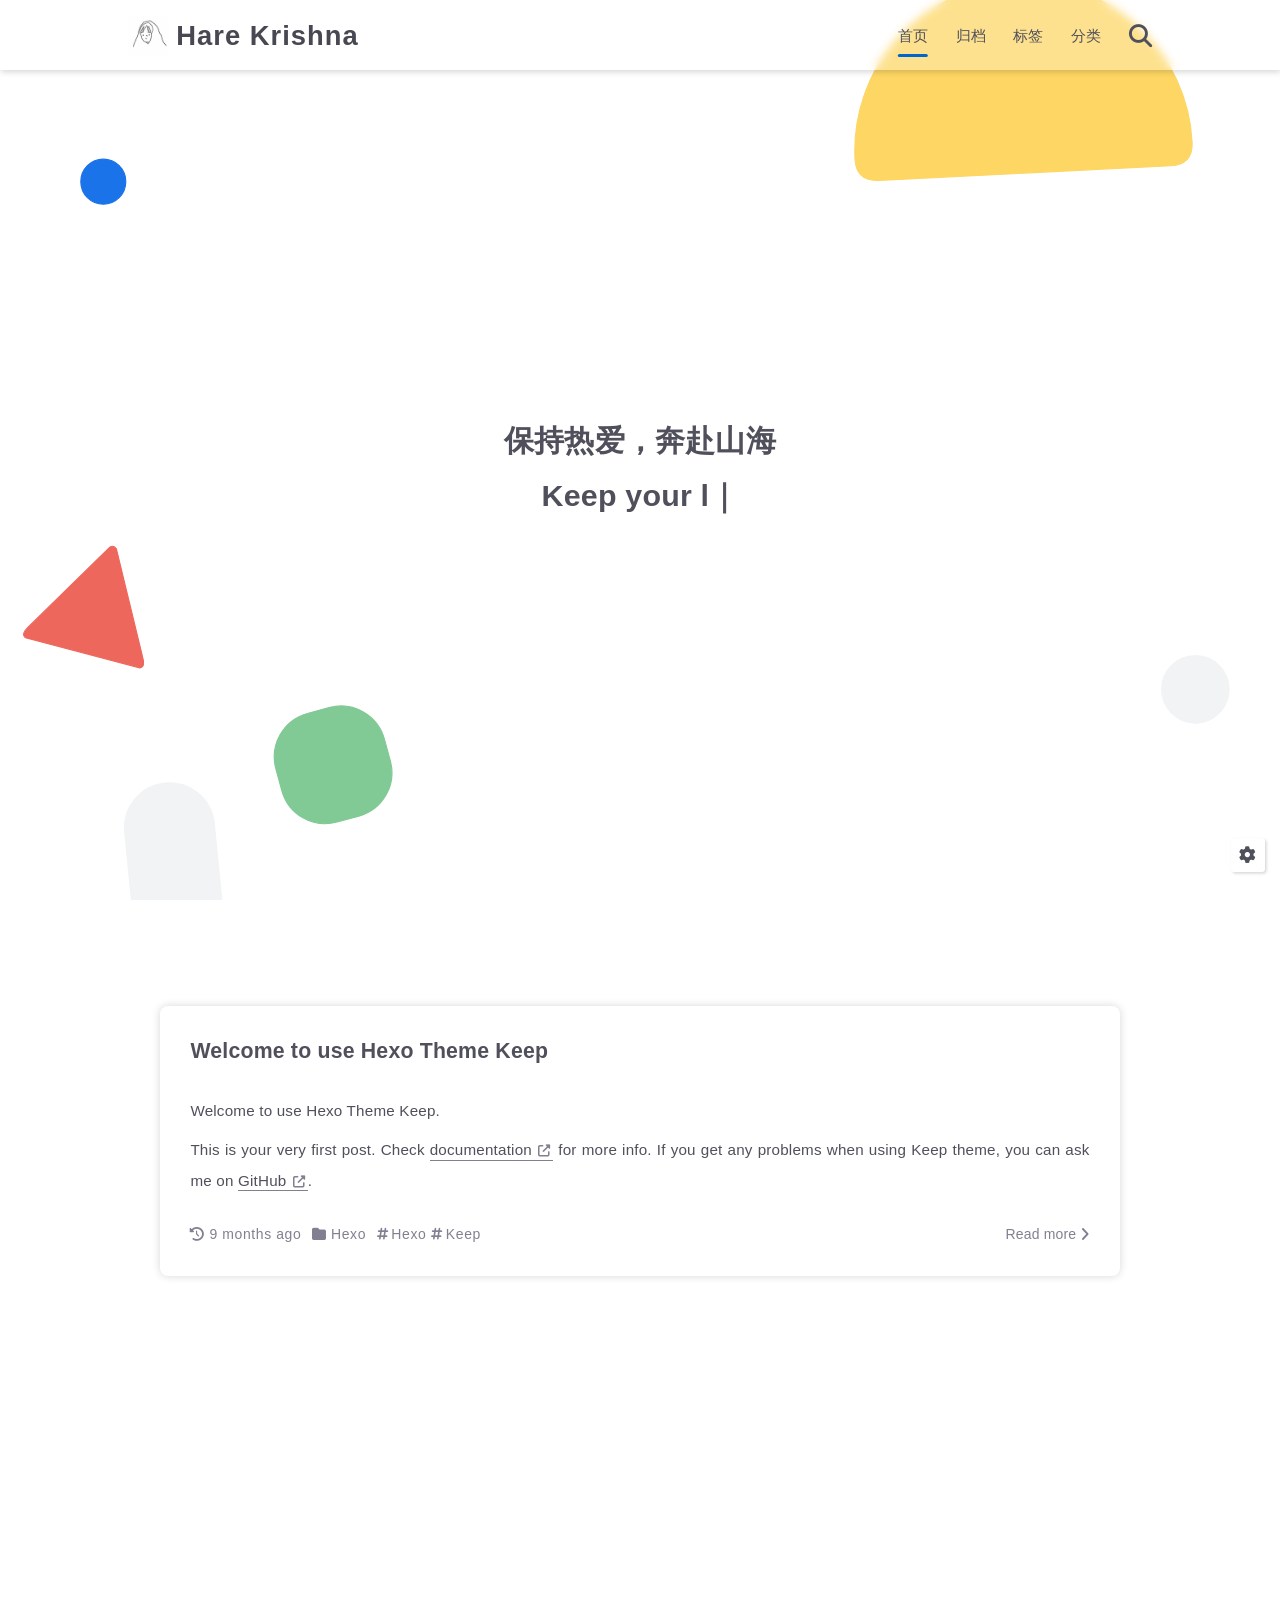
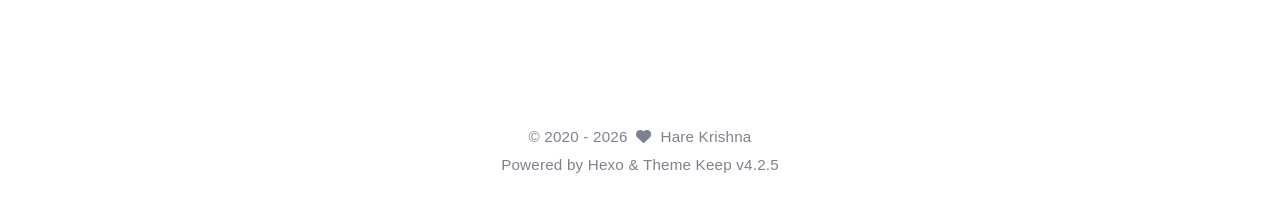
==== commit 53e85327: "Site updated: 2026-02-25 02:24:16" ====
--- a/index.html
+++ b/index.html
@@ -5,17 +5,17 @@
     <meta name="viewport" content="width=device-width, initial-scale=1, maximum-scale=1">
     <meta name="keywords" content="Hexo Theme Keep">
     <meta name="description" content="Hexo Theme Keep">
-    <meta name="author" content="Keep Team">
+    <meta name="author" content="Hare Krishna">
     
     <title>
         
-        Keep Theme
+        Hare Krishna
     </title>
     
 <link rel="stylesheet" href="/css/style.css">
 
     
-        <link rel="shortcut icon" href="/images/logo.svg">
+        <link rel="shortcut icon" href="/images/avatar.jpeg">
     
     
 <link rel="stylesheet" href="/font/css/fontawesome.min.css">
@@ -33,7 +33,7 @@
     <script class="keep-theme-configurations">
     const KEEP = window.KEEP || {}
     KEEP.hexo_config = {"hostname":"example.com","root":"/","language":"en","path":"search.json"}
-    KEEP.theme_config = {"base_info":{"primary_color":"#0066cc","title":"Keep Theme","author":"Keep Team","avatar":"/images/avatar.svg","logo":"/images/logo.svg","favicon":"/images/logo.svg"},"menu":{"home":"/","archives":"/archives","tags":"/tags","categories":"/categories"},"first_screen":{"enable":false,"background_img":"/images/bg.svg","background_img_dark":"/images/bg.svg","description":"Keep writing and Keep loving.","hitokoto":false},"social_contact":{"enable":false,"links":{"github":null,"weixin":null,"qq":null,"weibo":null,"zhihu":null,"twitter":null,"x":null,"facebook":null,"email":null}},"scroll":{"progress_bar":false,"percent":true,"hide_header":true},"home":{"announcement":null,"category":true,"tag":true,"post_datetime":"updated"},"post":{"author_badge":{"enable":true,"level_badge":true,"custom_badge":["One","Two","Three"]},"word_count":{"wordcount":true,"min2read":true},"datetime_format":"YYYY-MM-DD HH:mm:ss","copyright_info":true,"share":true,"reward":{"enable":false,"img_link":null,"text":null}},"code_block":{"tools":{"enable":true,"style":"default"},"highlight_theme":"default"},"toc":{"enable":true,"number":false,"expand_all":true,"init_open":true,"layout":"right"},"website_count":{"busuanzi_count":{"enable":true,"site_uv":true,"site_pv":true,"page_pv":true}},"local_search":{"enable":true,"preload":true},"comment":{"enable":false,"use":"valine","valine":{"appid":null,"appkey":null,"server_urls":null,"placeholder":null},"gitalk":{"github_id":null,"github_admins":null,"repository":null,"client_id":null,"client_secret":null,"proxy":null},"twikoo":{"env_id":null,"region":null,"version":"1.6.36"},"waline":{"server_url":null,"reaction":false,"version":"3.2.1"},"giscus":{"repo":null,"repo_id":null,"category":"Announcements","category_id":null,"reactions_enabled":false},"artalk":{"server":null},"disqus":{"shortname":null}},"rss":{"enable":false},"lazyload":{"enable":true},"cdn":{"enable":false,"provider":"cdnjs"},"pjax":{"enable":true},"footer":{"since":2020,"word_count":false,"site_deploy":{"enable":false,"provider":"github","url":null},"record":{"enable":false,"list":[{"code":null,"link":null}]}},"inject":{"enable":false,"css":[null],"js":[null]},"root":"","source_data":{},"version":"4.2.5"}
+    KEEP.theme_config = {"base_info":{"primary_color":"#0066cc","title":"Hare Krishna","author":"Hare Krishna","avatar":"/images/avatar.jpeg","logo":"/images/avatar.jpeg","favicon":"/images/avatar.jpeg"},"menu":{"首页":"/","归档":"/archives","标签":"/tags","分类":"/categories"},"first_screen":{"enable":true,"background_img":"/images/bg.jpg","background_img_dark":"/images/bg.jpg","description":"保持热爱，奔赴山海 || Keep your love, and go to the mountains and seas","hitokoto":false},"social_contact":{"enable":false,"links":{"github":null,"weixin":null,"qq":null,"weibo":null,"zhihu":null,"twitter":null,"x":null,"facebook":null,"email":null}},"scroll":{"progress_bar":true,"percent":false,"hide_header":true},"home":{"announcement":null,"category":true,"tag":true,"post_datetime":"updated"},"post":{"author_badge":{"enable":true,"level_badge":true,"custom_badge":["One","Two","Three"]},"word_count":{"wordcount":true,"min2read":true},"datetime_format":"YYYY-MM-DD HH:mm:ss","copyright_info":true,"share":true,"reward":{"enable":false,"img_link":null,"text":null}},"code_block":{"tools":{"enable":true,"style":"default"},"highlight_theme":"default"},"toc":{"enable":true,"number":false,"expand_all":true,"init_open":true,"layout":"right"},"website_count":{"busuanzi_count":{"enable":true,"site_uv":true,"site_pv":true,"page_pv":true}},"local_search":{"enable":true,"preload":true},"comment":{"enable":false,"use":"valine","valine":{"appid":null,"appkey":null,"server_urls":null,"placeholder":null},"gitalk":{"github_id":null,"github_admins":null,"repository":null,"client_id":null,"client_secret":null,"proxy":null},"twikoo":{"env_id":null,"region":null,"version":"1.6.36"},"waline":{"server_url":null,"reaction":false,"version":"3.2.1"},"giscus":{"repo":null,"repo_id":null,"category":"Announcements","category_id":null,"reactions_enabled":false},"artalk":{"server":null},"disqus":{"shortname":null}},"rss":{"enable":false},"lazyload":{"enable":true},"cdn":{"enable":false,"provider":"cdnjs"},"pjax":{"enable":true},"footer":{"since":2020,"word_count":false,"site_deploy":{"enable":false,"provider":"github","url":null},"record":{"enable":false,"list":[{"code":null,"link":null}]}},"inject":{"enable":false,"css":[null],"js":[null]},"root":"","source_data":{},"version":"4.2.5"}
     KEEP.language_ago = {"second":"%s seconds ago","minute":"%s minutes ago","hour":"%s hours ago","day":"%s days ago","week":"%s weeks ago","month":"%s months ago","year":"%s years ago"}
     KEEP.language_code_block = {"copy":"Copy code","copied":"Copied","fold":"Fold code block","folded":"Folded"}
     KEEP.language_copy_copyright = {"copy":"Copy copyright info","copied":"Copied","title":"Original post title","author":"Original post author","link":"Original post link"}
@@ -44,6 +44,8 @@
 <body>
 <div class="progress-bar-container">
     
+        <span class="scroll-progress-bar"></span>
+    
 
     
         <span class="pjax-progress-bar"></span>
@@ -55,23 +57,55 @@
 
 <main class="page-container border-box">
     <!-- home first screen  -->
+    
+        
+<div class="first-screen-container border-box flex-center fade-in-down-animation">
+    <div class="first-screen-content border-box">
+        <div class="top-placeholder border-box"></div>
+
+        <div class="middle-placeholder border-box">
+            
+                <div class="description border-box">
+                    
+                        
+                            
+                                <div class="desc-item border-box"><span class="desc">保持热爱，奔赴山海</span><span class="cursor">｜</span></div>
+                            
+                        
+                            
+                                <div class="desc-item border-box"><span class="desc">Keep your love, and go to the mountains and seas</span><span class="cursor">｜</span></div>
+                            
+                        
+                    
+                </div>
+            
+
+            
+        </div>
+
+        <div class="bottom-placeholder border-box">
+            
+        </div>
+    </div>
+</div>
+
     
 
     <!-- page content -->
     <div class="page-main-content border-box is-home">
         <div class="page-main-content-top">
             
-<header class="header-wrapper">
-
-    <div class="border-box header-content">
+<header class="header-wrapper transparent-1">
+
+    <div class="border-box header-content has-first-screen">
         <div class="left flex-start border-box">
             
                 <a class="logo-image border-box" href="/">
-                    <img src="/images/logo.svg">
+                    <img src="/images/avatar.jpeg">
                 </a>
             
             <a class="site-name border-box" href="/">
-               Keep Theme
+               Hare Krishna
             </a>
         </div>
 
@@ -83,7 +117,7 @@
                         <li class="menu-item flex-start border-box active">
                             <a class="menu-text-color border-box" href="/">
                                 
-                                HOME
+                                首页
                                 
                             </a>
                             
@@ -93,7 +127,7 @@
                         <li class="menu-item flex-start border-box">
                             <a class="menu-text-color border-box" href="/archives">
                                 
-                                ARCHIVES
+                                归档
                                 
                             </a>
                             
@@ -103,7 +137,7 @@
                         <li class="menu-item flex-start border-box">
                             <a class="menu-text-color border-box" href="/tags">
                                 
-                                TAGS
+                                标签
                                 
                             </a>
                             
@@ -113,7 +147,7 @@
                         <li class="menu-item flex-start border-box">
                             <a class="menu-text-color border-box" href="/categories">
                                 
-                                CATEGORIES
+                                分类
                                 
                             </a>
                             
@@ -145,7 +179,7 @@
                     <label class="drawer-menu-label border-box">
                         <a class="drawer-menu-text-color left-side flex-start border-box" href="/">
                             
-                            HOME
+                            首页
                         </a>
                         
                     </label>
@@ -157,7 +191,7 @@
                     <label class="drawer-menu-label border-box">
                         <a class="drawer-menu-text-color left-side flex-start border-box" href="/archives">
                             
-                            ARCHIVES
+                            归档
                         </a>
                         
                     </label>
@@ -169,7 +203,7 @@
                     <label class="drawer-menu-label border-box">
                         <a class="drawer-menu-text-color left-side flex-start border-box" href="/tags">
                             
-                            TAGS
+                            标签
                         </a>
                         
                     </label>
@@ -181,7 +215,7 @@
                     <label class="drawer-menu-label border-box">
                         <a class="drawer-menu-text-color left-side flex-start border-box" href="/categories">
                             
-                            CATEGORIES
+                            分类
                         </a>
                         
                     </label>
@@ -297,7 +331,7 @@
     <div class="copyright-info info-item">
     &copy;&nbsp;<span>2020</span>&nbsp;-&nbsp;2026
     
-            &nbsp;<i class="fas fa-heart icon-animate"></i>&nbsp;&nbsp;<a href="/">Keep Team</a>
+            &nbsp;<i class="fas fa-heart icon-animate"></i>&nbsp;&nbsp;<a href="/">Hare Krishna</a>
         
     </div>
 
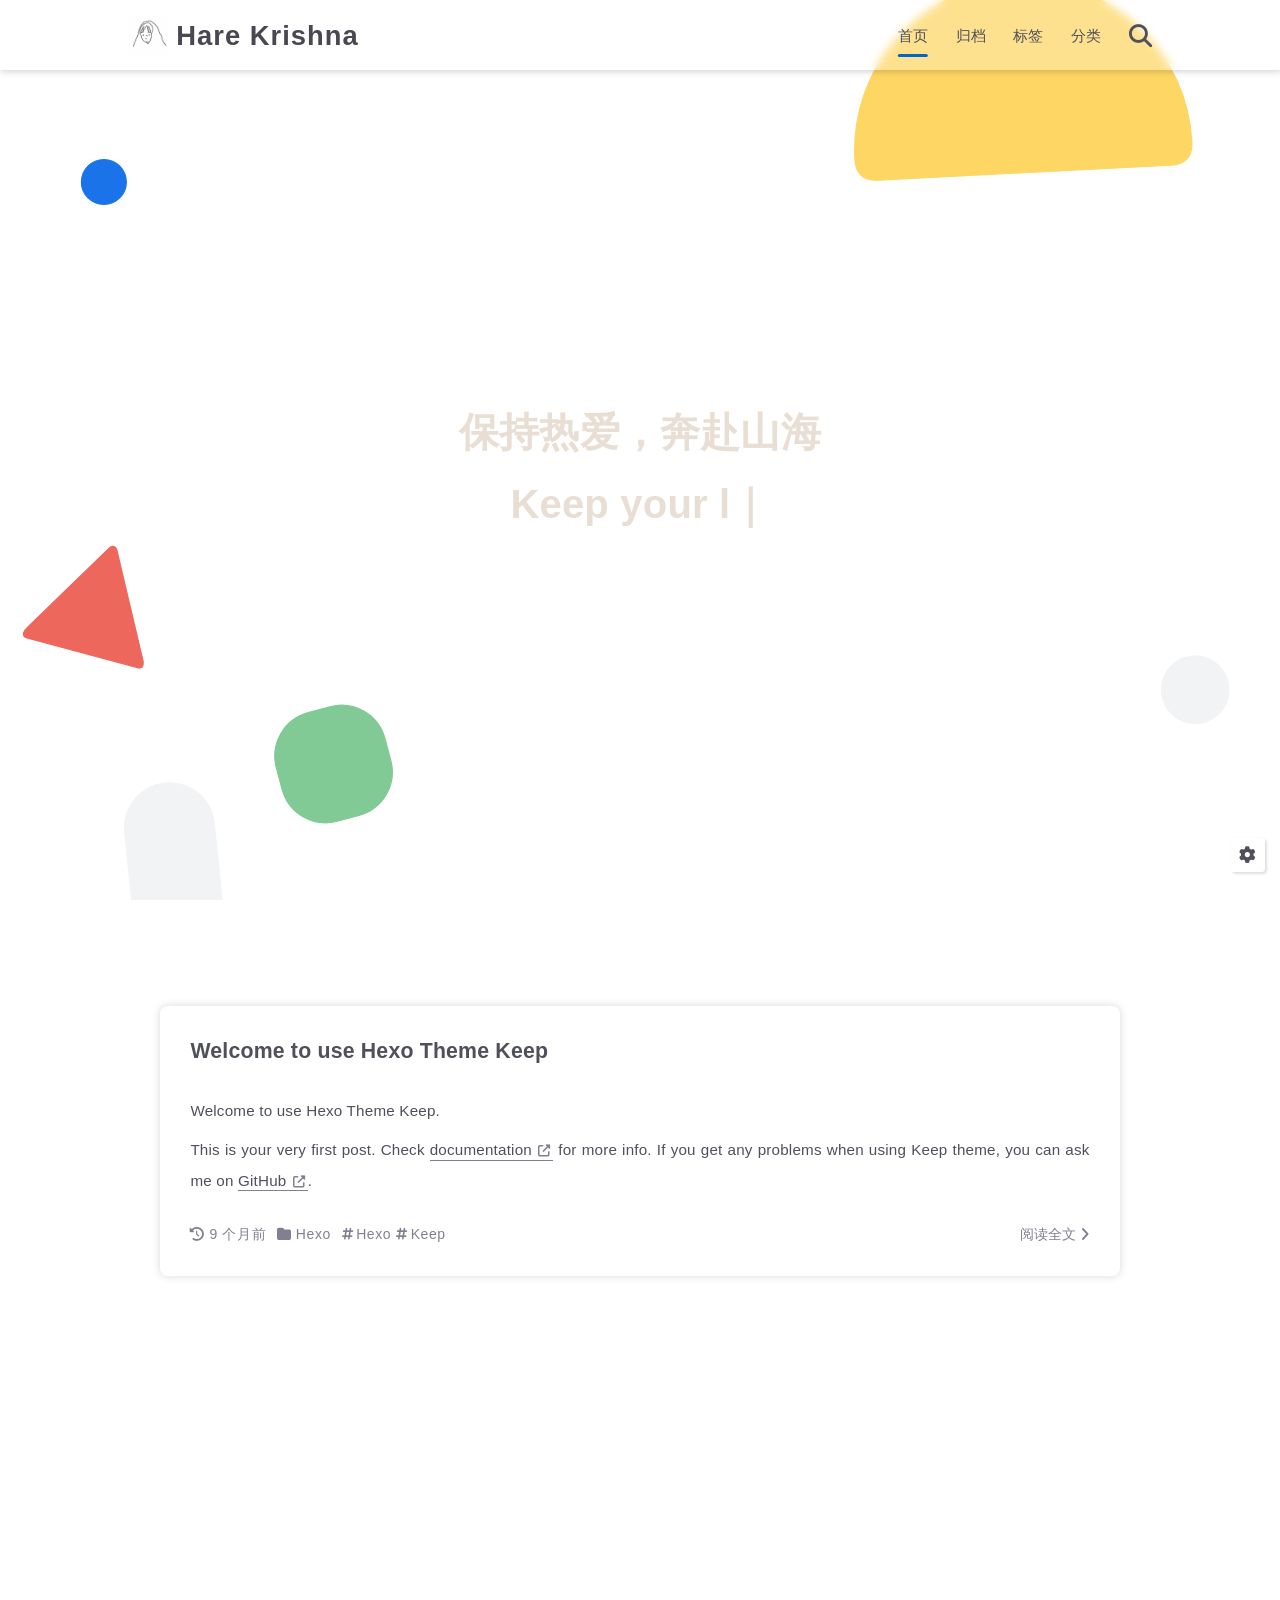
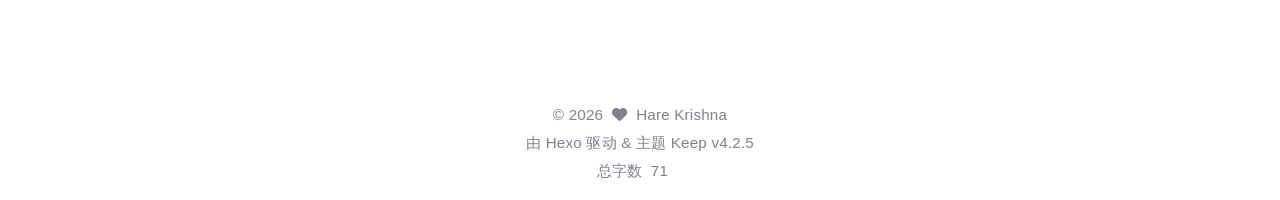
==== commit 446143ca: "Site updated: 2026-02-26 00:13:20" ====
--- a/index.html
+++ b/index.html
@@ -1,5 +1,5 @@
 <!DOCTYPE html>
-<html lang="en">
+<html lang="zh-CN">
 <head>
     <meta charset="utf-8">
     <meta name="viewport" content="width=device-width, initial-scale=1, maximum-scale=1">
@@ -30,13 +30,21 @@
 <link rel="stylesheet" href="/font/css/brands.min.css">
 
     
+        
+            
+                
+<link rel="stylesheet" href="/css/custom.css">
+
+            
+        
+    
     <script class="keep-theme-configurations">
     const KEEP = window.KEEP || {}
-    KEEP.hexo_config = {"hostname":"example.com","root":"/","language":"en","path":"search.json"}
-    KEEP.theme_config = {"base_info":{"primary_color":"#0066cc","title":"Hare Krishna","author":"Hare Krishna","avatar":"/images/avatar.jpeg","logo":"/images/avatar.jpeg","favicon":"/images/avatar.jpeg"},"menu":{"首页":"/","归档":"/archives","标签":"/tags","分类":"/categories"},"first_screen":{"enable":true,"background_img":"/images/bg.jpg","background_img_dark":"/images/bg.jpg","description":"保持热爱，奔赴山海 || Keep your love, and go to the mountains and seas","hitokoto":false},"social_contact":{"enable":false,"links":{"github":null,"weixin":null,"qq":null,"weibo":null,"zhihu":null,"twitter":null,"x":null,"facebook":null,"email":null}},"scroll":{"progress_bar":true,"percent":false,"hide_header":true},"home":{"announcement":null,"category":true,"tag":true,"post_datetime":"updated"},"post":{"author_badge":{"enable":true,"level_badge":true,"custom_badge":["One","Two","Three"]},"word_count":{"wordcount":true,"min2read":true},"datetime_format":"YYYY-MM-DD HH:mm:ss","copyright_info":true,"share":true,"reward":{"enable":false,"img_link":null,"text":null}},"code_block":{"tools":{"enable":true,"style":"default"},"highlight_theme":"default"},"toc":{"enable":true,"number":false,"expand_all":true,"init_open":true,"layout":"right"},"website_count":{"busuanzi_count":{"enable":true,"site_uv":true,"site_pv":true,"page_pv":true}},"local_search":{"enable":true,"preload":true},"comment":{"enable":false,"use":"valine","valine":{"appid":null,"appkey":null,"server_urls":null,"placeholder":null},"gitalk":{"github_id":null,"github_admins":null,"repository":null,"client_id":null,"client_secret":null,"proxy":null},"twikoo":{"env_id":null,"region":null,"version":"1.6.36"},"waline":{"server_url":null,"reaction":false,"version":"3.2.1"},"giscus":{"repo":null,"repo_id":null,"category":"Announcements","category_id":null,"reactions_enabled":false},"artalk":{"server":null},"disqus":{"shortname":null}},"rss":{"enable":false},"lazyload":{"enable":true},"cdn":{"enable":false,"provider":"cdnjs"},"pjax":{"enable":true},"footer":{"since":2020,"word_count":false,"site_deploy":{"enable":false,"provider":"github","url":null},"record":{"enable":false,"list":[{"code":null,"link":null}]}},"inject":{"enable":false,"css":[null],"js":[null]},"root":"","source_data":{},"version":"4.2.5"}
-    KEEP.language_ago = {"second":"%s seconds ago","minute":"%s minutes ago","hour":"%s hours ago","day":"%s days ago","week":"%s weeks ago","month":"%s months ago","year":"%s years ago"}
-    KEEP.language_code_block = {"copy":"Copy code","copied":"Copied","fold":"Fold code block","folded":"Folded"}
-    KEEP.language_copy_copyright = {"copy":"Copy copyright info","copied":"Copied","title":"Original post title","author":"Original post author","link":"Original post link"}
+    KEEP.hexo_config = {"hostname":"example.com","root":"/","language":"zh-CN","path":"search.json"}
+    KEEP.theme_config = {"base_info":{"primary_color":"#0066cc","title":"Hare Krishna","author":"Hare Krishna","avatar":"/images/avatar.jpeg","logo":"/images/avatar.jpeg","favicon":"/images/avatar.jpeg"},"menu":{"首页":"/","归档":"/archives","标签":"/tags","分类":"/categories"},"first_screen":{"enable":true,"background_img":"/images/bg.jpg","background_img_dark":"/images/bg.jpg","description":"保持热爱，奔赴山海 || Keep your love, and go to the mountains and seas","hitokoto":false},"social_contact":{"enable":false,"links":{"github":null,"weixin":null,"qq":null,"weibo":null,"zhihu":null,"twitter":null,"x":null,"facebook":null,"email":null}},"scroll":{"progress_bar":true,"percent":false,"hide_header":true},"home":{"announcement":null,"category":true,"tag":true,"post_datetime":"updated"},"post":{"author_badge":{"enable":false,"level_badge":true,"custom_badge":["One","Two","Three"]},"word_count":{"wordcount":true,"min2read":true},"datetime_format":"YYYY-MM-DD HH:mm:ss","copyright_info":true,"share":true,"reward":{"enable":false,"img_link":null,"text":null}},"code_block":{"tools":{"enable":true,"style":"default"},"highlight_theme":"default"},"toc":{"enable":true,"number":false,"expand_all":true,"init_open":true,"layout":"right"},"website_count":{"busuanzi_count":{"enable":true,"site_uv":true,"site_pv":true,"page_pv":true}},"local_search":{"enable":true,"preload":true},"comment":{"enable":false,"use":"giscus","valine":{"appid":null,"appkey":null,"server_urls":null,"placeholder":null},"gitalk":{"github_id":null,"github_admins":null,"repository":null,"client_id":null,"client_secret":null,"proxy":null},"twikoo":{"env_id":null,"region":null,"version":"1.6.36"},"waline":{"server_url":null,"reaction":false,"version":"3.2.1"},"giscus":{"repo":null,"repo_id":null,"category":"Announcements","category_id":null,"reactions_enabled":false},"artalk":{"server":null},"disqus":{"shortname":null}},"rss":{"enable":false},"lazyload":{"enable":true},"cdn":{"enable":false,"provider":"cdnjs"},"pjax":{"enable":true},"footer":{"since":2026,"word_count":true,"site_deploy":{"enable":false,"provider":"github","url":null},"record":{"enable":false,"list":[{"code":null,"link":null}]}},"inject":{"enable":true,"css":["/css/custom.css"],"js":[null]},"root":"","source_data":{},"version":"4.2.5"}
+    KEEP.language_ago = {"second":"%s 秒前","minute":"%s 分钟前","hour":"%s 小时前","day":"%s 天前","week":"%s 周前","month":"%s 个月前","year":"%s 年前"}
+    KEEP.language_code_block = {"copy":"复制代码","copied":"已复制","fold":"折叠代码块","folded":"已折叠"}
+    KEEP.language_copy_copyright = {"copy":"复制版权信息","copied":"已复制","title":"原文标题","author":"原文作者","link":"原文链接"}
   </script>
 <meta name="generator" content="Hexo 7.3.0"></head>
 
@@ -306,7 +314,7 @@
     </div>
 
     
-        <a class="home-read-more" href="/2022/10/25/welcome-to-use-hexo-theme-keep/">Read more&nbsp;<i class="icon fas fa-angle-right"></i></a>
+        <a class="home-read-more" href="/2022/10/25/welcome-to-use-hexo-theme-keep/">阅读全文&nbsp;<i class="icon fas fa-angle-right"></i></a>
     
 </div>
 
@@ -329,14 +337,14 @@
             
 <footer class="footer border-box">
     <div class="copyright-info info-item">
-    &copy;&nbsp;<span>2020</span>&nbsp;-&nbsp;2026
+    &copy;&nbsp;2026
     
             &nbsp;<i class="fas fa-heart icon-animate"></i>&nbsp;&nbsp;<a href="/">Hare Krishna</a>
         
     </div>
 
     <div class="theme-info info-item">
-        Powered by&nbsp;<a target="_blank" href="https://hexo.io">Hexo</a>&nbsp;&&nbsp;Theme&nbsp;<a class="keep-version" target="_blank" href="https://github.com/XPoet/hexo-theme-keep">Keep</a>
+        由&nbsp;<a target="_blank" href="https://hexo.io">Hexo</a>&nbsp;驱动&nbsp;&&nbsp;主题&nbsp;<a class="keep-version" target="_blank" href="https://github.com/XPoet/hexo-theme-keep">Keep</a>
     </div>
 
     
@@ -344,17 +352,22 @@
     
         <div class="count-info info-item">
             
+                <span class="count-item border-box word">
+                    <span class="item-type border-box">总字数</span>
+                    <span class="item-value border-box word">71</span>
+                </span>
+            
 
             
                 <span class="count-item border-box uv">
-                    <span class="item-type border-box">Unique Visitor</span>
+                    <span class="item-type border-box">访客数</span>
                     <span class="item-value border-box uv" id="busuanzi_value_site_uv"></span>
                 </span>
             
 
             
                 <span class="count-item border-box pv">
-                    <span class="item-type border-box">Page View</span>
+                    <span class="item-type border-box">访问量</span>
                     <span class="item-value border-box pv" id="busuanzi_value_site_pv"></span>
                 </span>
             
@@ -434,7 +447,7 @@
                 <input autocomplete="off"
                        autocorrect="off"
                        autocapitalize="off"
-                       placeholder="Search..."
+                       placeholder="搜索..."
                        spellcheck="false"
                        type="search"
                        class="search-input"
@@ -558,5 +571,9 @@
 
 
 
+    
+        
+    
+
 </body>
 </html>
--- a/css/custom.css
+++ b/css/custom.css
@@ -0,0 +1,5 @@
+:root {
+  --first-screen-font-size: 40px;
+  --first-screen-font-color-light: rgba(229, 218, 206, 0.9);
+  --first-screen-font-color-dark: rgba(229, 218, 206, 0.9);
+}
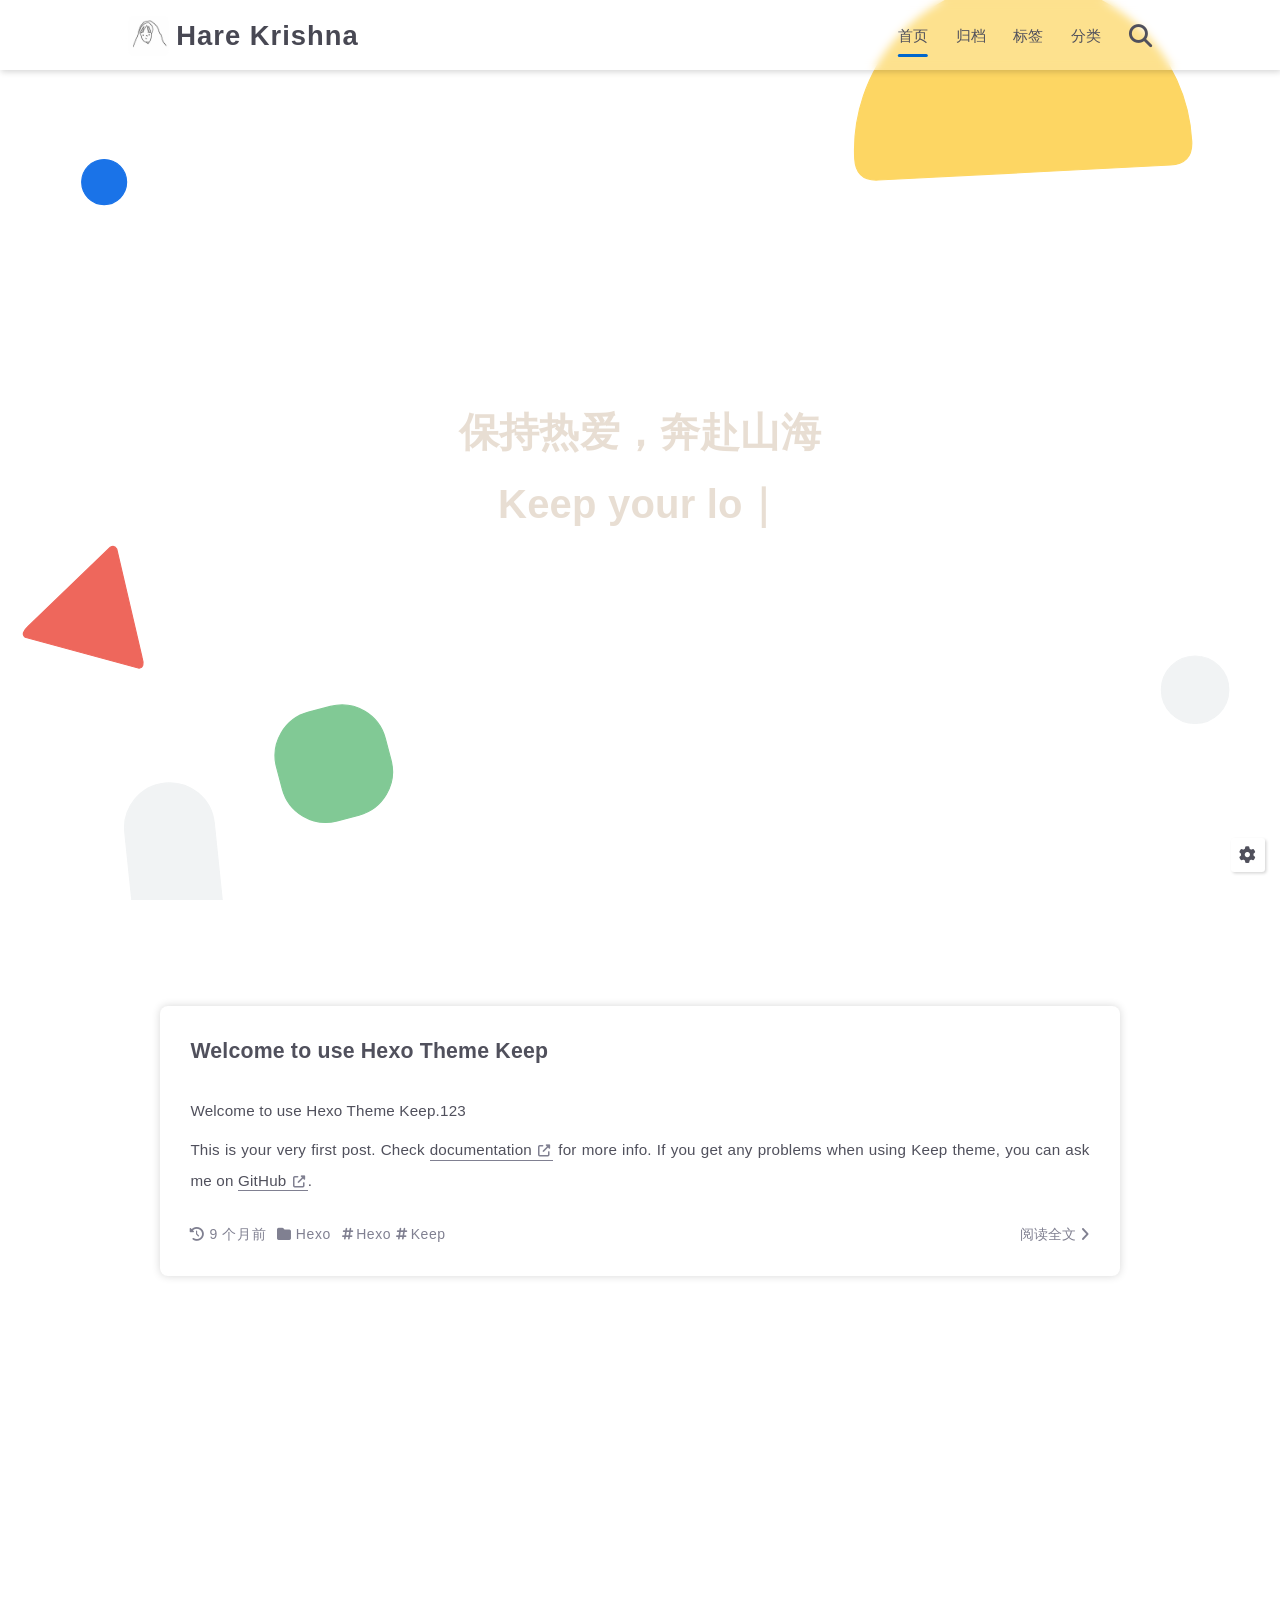
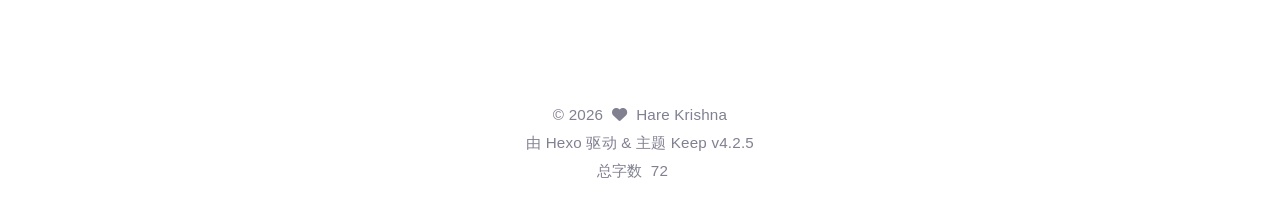
==== commit db7452b3: "Site updated: 2026-02-26 00:14:25" ====
--- a/index.html
+++ b/index.html
@@ -263,7 +263,7 @@
 
                     <div class="home-post-content keep-markdown-body">
                         
-                            <p>Welcome to use Hexo Theme Keep.</p>
+                            <p>Welcome to use Hexo Theme Keep.123</p>
 <p>This is your very first post. Check <a class="link"   target="_blank" rel="noopener" href="https://keep-docs.xpoet.cn/" >documentation<i class="fas fa-external-link-alt"></i></a> for more info. If you get any problems when using Keep theme, you can ask me on <a class="link"   target="_blank" rel="noopener" href="https://github.com/XPoet/hexo-theme-keep/issues" >GitHub<i class="fas fa-external-link-alt"></i></a>.</p>
                         
                     </div>
@@ -275,8 +275,8 @@
         
             <span class="meta-info-item border-box">
                 <i class="icon fa-solid fa-history"></i>&nbsp;<span class="home-post-history"
-                                                                                data-updated="Wed Feb 25 2026 01:12:30 GMT+0800"
-                >2026-02-25 01:12:30</span>
+                                                                                data-updated="Thu Feb 26 2026 00:14:22 GMT+0800"
+                >2026-02-26 00:14:22</span>
             </span>
         
 
@@ -354,7 +354,7 @@
             
                 <span class="count-item border-box word">
                     <span class="item-type border-box">总字数</span>
-                    <span class="item-value border-box word">71</span>
+                    <span class="item-value border-box word">72</span>
                 </span>
             
 
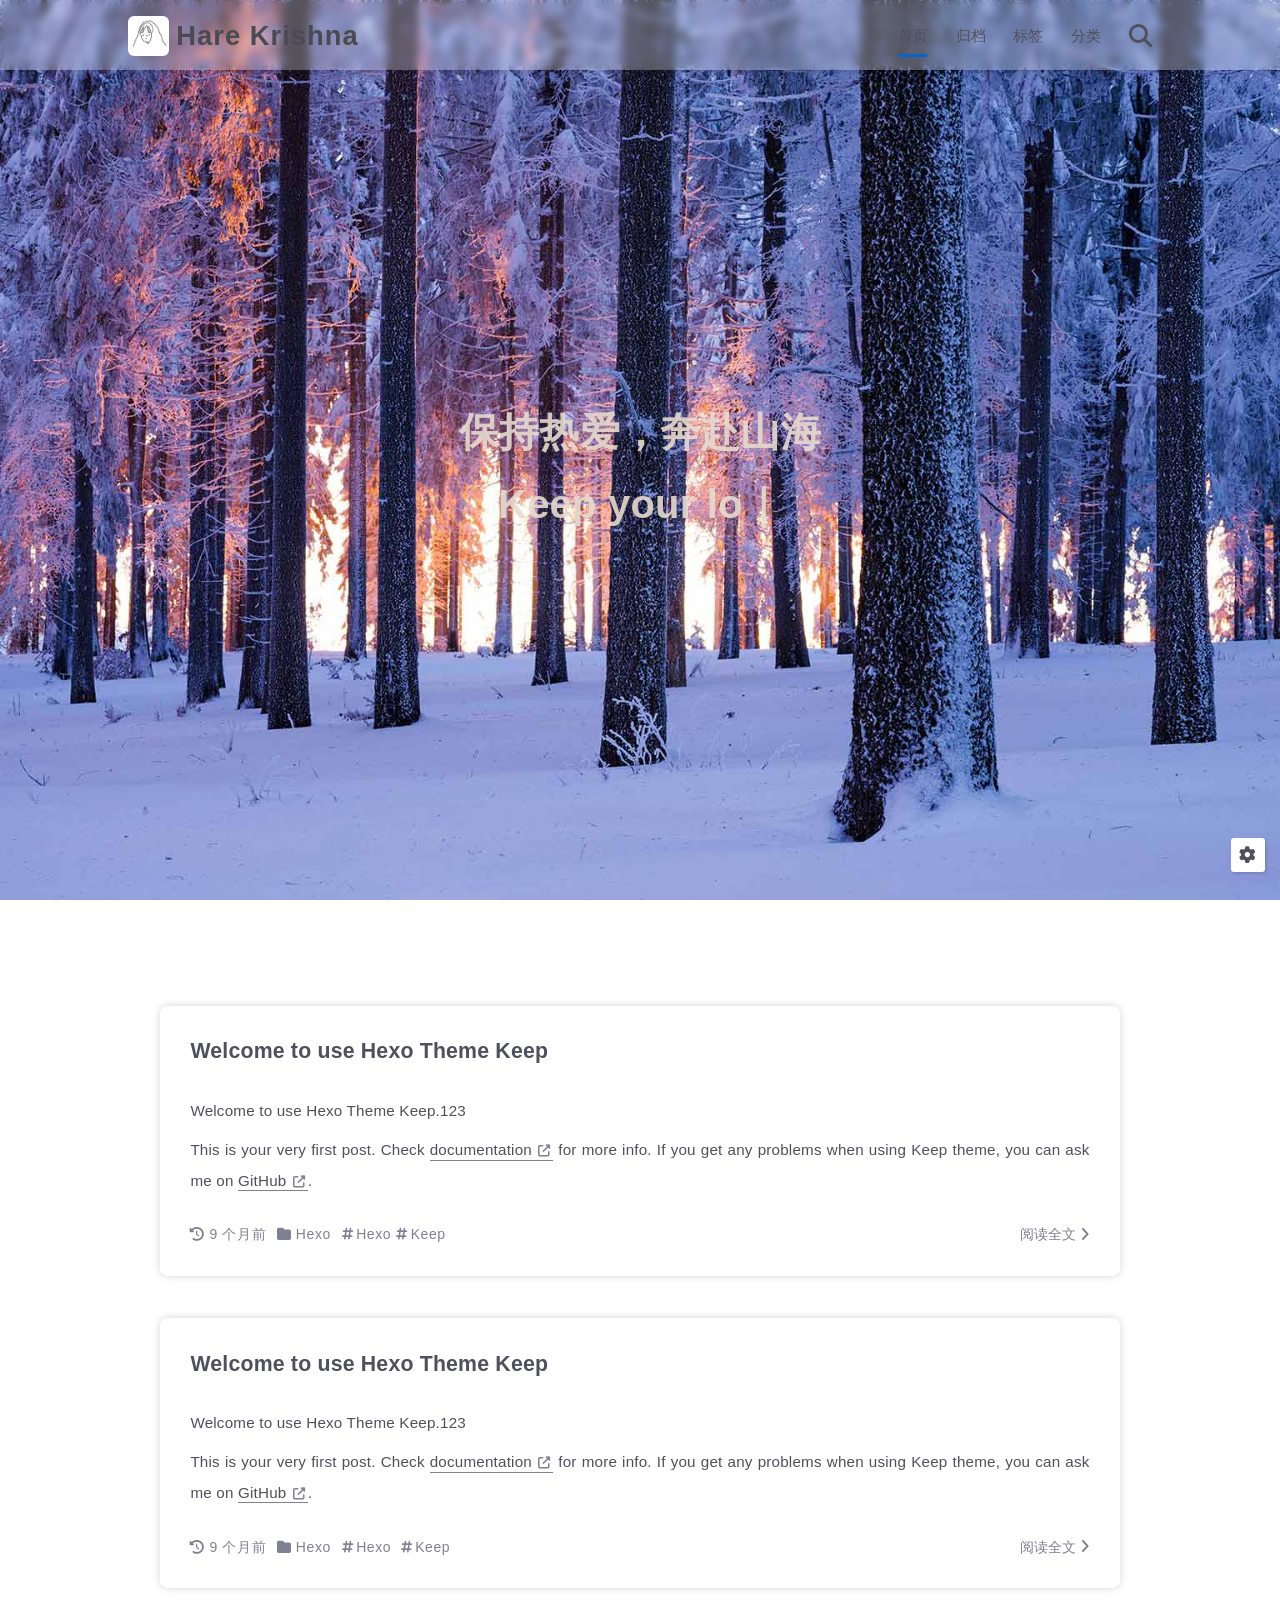
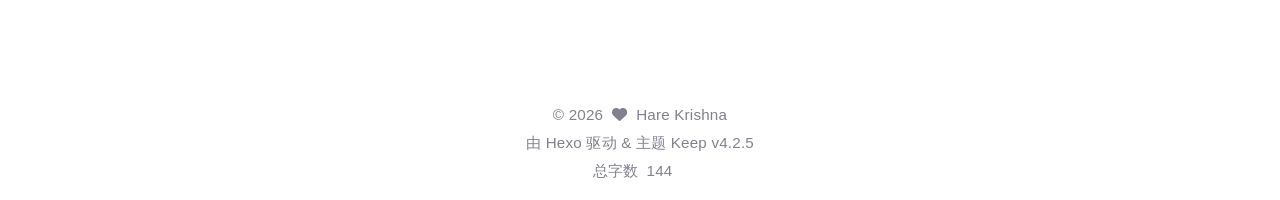
==== commit c102fd9a: "Site updated: 2026-02-26 00:17:46" ====
--- a/index.html
+++ b/index.html
@@ -256,6 +256,78 @@
                 <div class="home-post-item-bottom border-box">
                     
                     <h3 class="home-post-title border-box">
+                        <a href="/2026/02/26/test/">
+                            Welcome to use Hexo Theme Keep
+                        </a>
+                    </h3>
+
+                    <div class="home-post-content keep-markdown-body">
+                        
+                            <p>Welcome to use Hexo Theme Keep.123</p>
+<p>This is your very first post. Check <a class="link"   target="_blank" rel="noopener" href="https://keep-docs.xpoet.cn/" >documentation<i class="fas fa-external-link-alt"></i></a> for more info. If you get any problems when using Keep theme, you can ask me on <a class="link"   target="_blank" rel="noopener" href="https://github.com/XPoet/hexo-theme-keep/issues" >GitHub<i class="fas fa-external-link-alt"></i></a>.</p>
+                        
+                    </div>
+
+                    
+
+<div class="post-meta-info-container border-box home">
+    <div class="post-meta-info border-box">
+        
+            <span class="meta-info-item border-box">
+                <i class="icon fa-solid fa-history"></i>&nbsp;<span class="home-post-history"
+                                                                                data-updated="Thu Feb 26 2026 00:15:46 GMT+0800"
+                >2026-02-26 00:15:46</span>
+            </span>
+        
+
+        
+
+        
+            <span class="meta-info-item post-category border-box"><i class="icon fas fa-folder"></i>&nbsp;
+                <ul class="post-category-ul">
+                    
+                            <li class="category-item"><a href="/categories/Hexo/">Hexo</a></li>
+                        
+                    
+                </ul>
+            </span>
+        
+
+        
+            <span class="post-tag meta-info-item border-box">
+                <ul class="post-tag-ul">
+                    
+                            <li class="tag-item"><span class="tag-separator"><i class="icon fas fa-hashtag"></i></span><a href="/tags/Hexo/">Hexo</a></li>
+                        
+                    
+                            <li class="tag-item"><span class="tag-separator"><i class="icon fas fa-hashtag"></i></span><a href="/tags/Keep/">Keep</a></li>
+                        
+                    
+                </ul>
+            </span>
+        
+
+        
+        
+        
+        
+    </div>
+
+    
+        <a class="home-read-more" href="/2026/02/26/test/">阅读全文&nbsp;<i class="icon fas fa-angle-right"></i></a>
+    
+</div>
+
+                </div>
+            </li>
+        
+            <li class="home-post-item">
+
+                
+
+                <div class="home-post-item-bottom border-box">
+                    
+                    <h3 class="home-post-title border-box">
                         <a href="/2022/10/25/welcome-to-use-hexo-theme-keep/">
                             Welcome to use Hexo Theme Keep
                         </a>
@@ -354,7 +426,7 @@
             
                 <span class="count-item border-box word">
                     <span class="item-type border-box">总字数</span>
-                    <span class="item-value border-box word">72</span>
+                    <span class="item-value border-box word">144</span>
                 </span>
             
 
--- a/css/style.css
+++ b/css/style.css
@@ -2606,6 +2606,23 @@
 .progress-bar-container .pjax-progress-icon.show {
   visibility: visible;
 }
+.progress-bar-container .scroll-progress-bar {
+  position: absolute;
+  top: 0;
+  left: 0;
+  z-index: 1007;
+  width: 0;
+  height: var(--header-scroll-progress-bar-height);
+  background: var(--primary-color);
+  visibility: hidden;
+  transition-delay: 0s, 0s, 0s, 0s, 0s;
+  transition-timing-function: ease, ease, ease, ease, linear;
+  transition-duration: 0.2s, 0.2s, 0.2s, 0.2s, 0.1s;
+  transition-property: color, background, box-shadow, border-color, width;
+}
+.progress-bar-container .scroll-progress-bar.hide {
+  display: none !important;
+}
 .header-wrapper {
   display: flex;
   align-items: center;
@@ -2702,6 +2719,14 @@
     font-size: calc(var(--header-title-font-size) * 0.8);
   }
 }
+.is-home .header-wrapper .header-content .left .site-name {
+  color: var(--first-screen-header-font-color-light);
+  filter: brightness(92%);
+}
+.dark-mode .is-home .header-wrapper .header-content .left .site-name {
+  color: var(--first-screen-header-font-color-dark);
+  filter: brightness(106%);
+}
 .show-header-drawer .header-wrapper .header-content .left .site-name {
   color: var(--text-color-1) !important;
 }
@@ -2755,6 +2780,12 @@
   display: var(--header-menu-icon);
   margin-right: 0.1rem;
 }
+.is-home .header-wrapper .header-content .right .pc .menu-list .menu-item .menu-text-color {
+  color: var(--first-screen-header-font-color-light);
+}
+.dark-mode .is-home .header-wrapper .header-content .right .pc .menu-list .menu-item .menu-text-color {
+  color: var(--first-screen-header-font-color-dark);
+}
 .header-wrapper .header-content .right .pc .menu-list .menu-item.has-sub-menu::after {
   position: absolute;
   bottom: 0;
@@ -2880,6 +2911,26 @@
 .show-header-drawer .header-wrapper .header-content .right .mobile .menu-bar .menu-bar-middle::before,
 .show-header-drawer .header-wrapper .header-content .right .mobile .menu-bar .menu-bar-middle::after {
   background: var(--text-color-3) !important;
+}
+.is-home .header-wrapper .header-content .right .mobile .icon-item i {
+  color: var(--first-screen-header-font-color-light);
+}
+.is-home .header-wrapper .header-content .right .mobile .menu-bar .menu-bar-middle {
+  background: var(--first-screen-header-font-color-light);
+}
+.is-home .header-wrapper .header-content .right .mobile .menu-bar .menu-bar-middle::before,
+.is-home .header-wrapper .header-content .right .mobile .menu-bar .menu-bar-middle::after {
+  background: var(--first-screen-header-font-color-light);
+}
+.dark-mode .is-home .header-wrapper .header-content .right .mobile .icon-item i {
+  color: var(--first-screen-header-font-color-dark);
+}
+.dark-mode .is-home .header-wrapper .header-content .right .mobile .menu-bar .menu-bar-middle {
+  background: var(--first-screen-header-font-color-dark);
+}
+.dark-mode .is-home .header-wrapper .header-content .right .mobile .menu-bar .menu-bar-middle::before,
+.dark-mode .is-home .header-wrapper .header-content .right .mobile .menu-bar .menu-bar-middle::after {
+  background: var(--first-screen-header-font-color-dark);
 }
 .header-wrapper .header-drawer {
   position: absolute;
@@ -3433,7 +3484,7 @@
   width: 100%;
   height: 100vh;
   overflow: hidden;
-  background-image: url("/images/bg.svg");
+  background-image: url("/images/bg.jpg");
   background-position-x: center;
   background-position-y: center;
   background-size: cover;
@@ -3441,7 +3492,7 @@
   background-repeat-y: no-repeat;
 }
 .dark-mode .first-screen-container {
-  background-image: url("/images/bg.svg");
+  background-image: url("/images/bg.jpg");
 }
 .first-screen-container .first-screen-content {
   display: flex;
